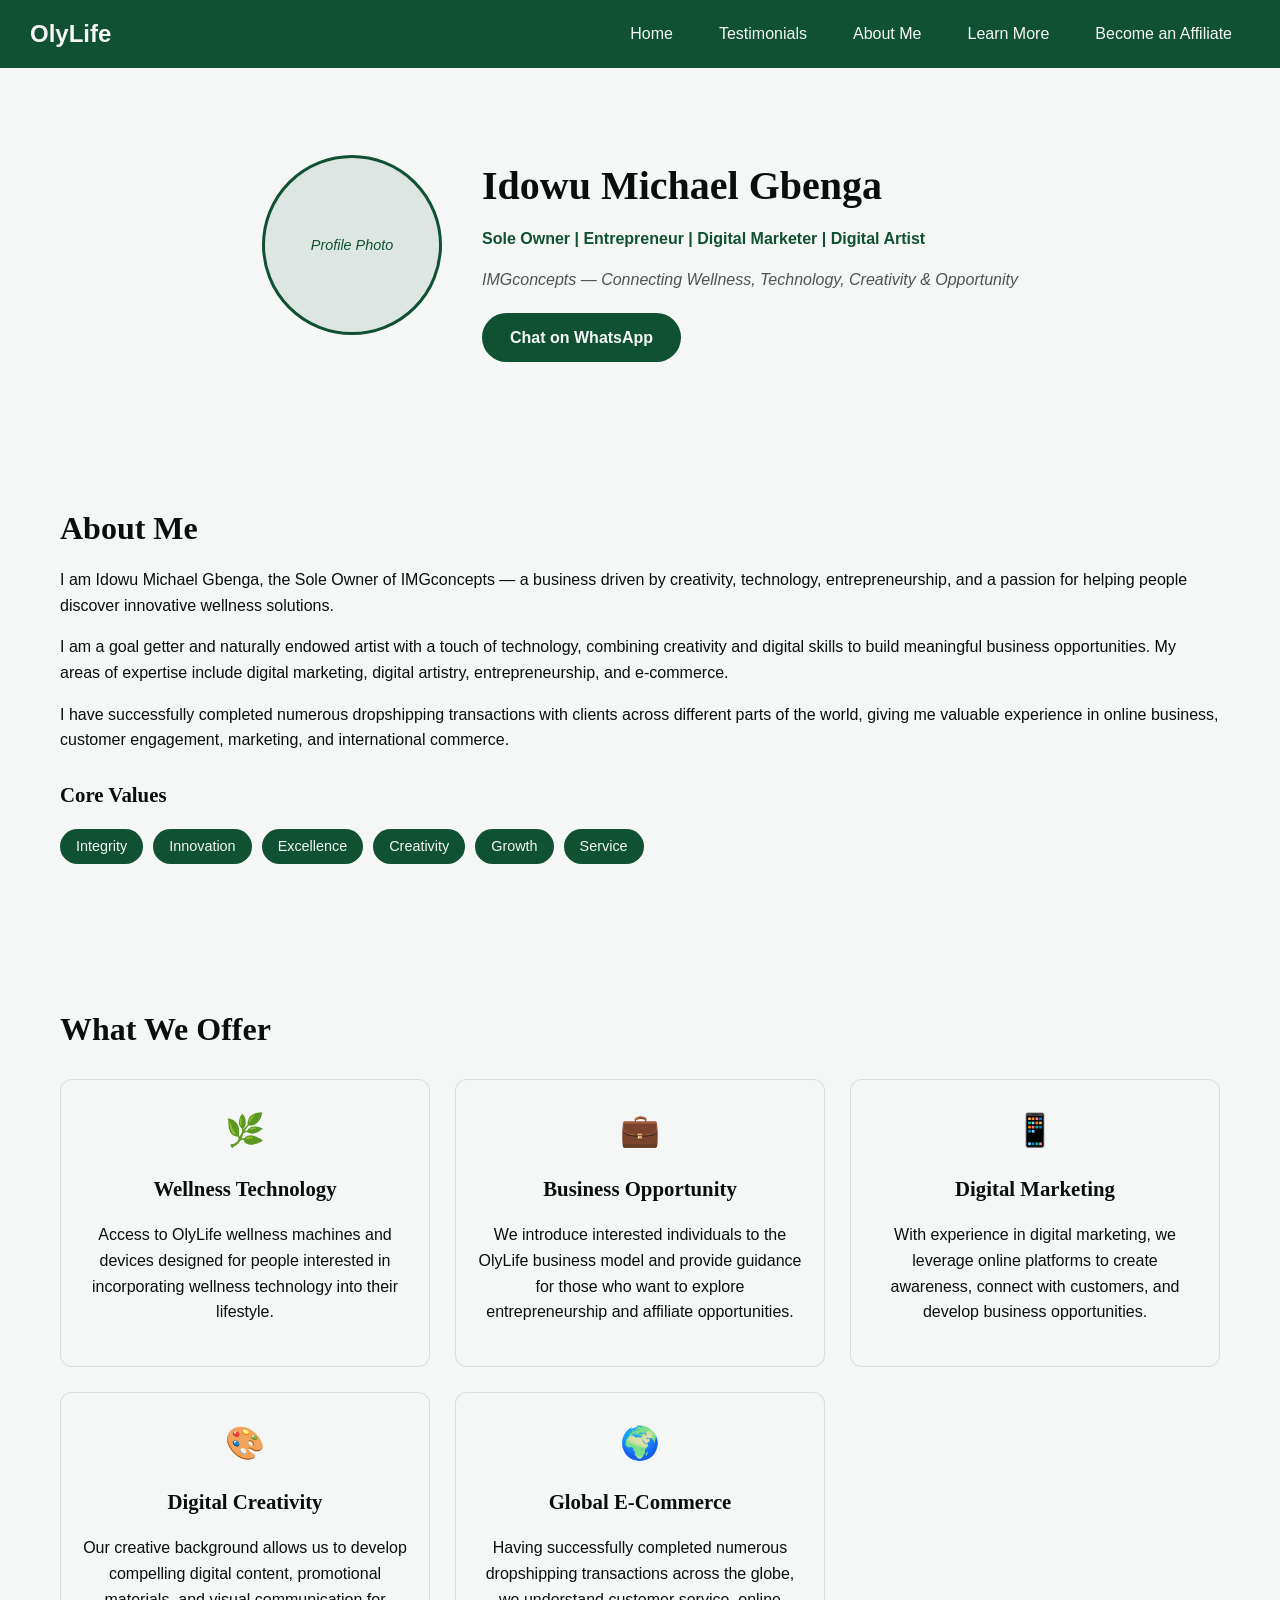
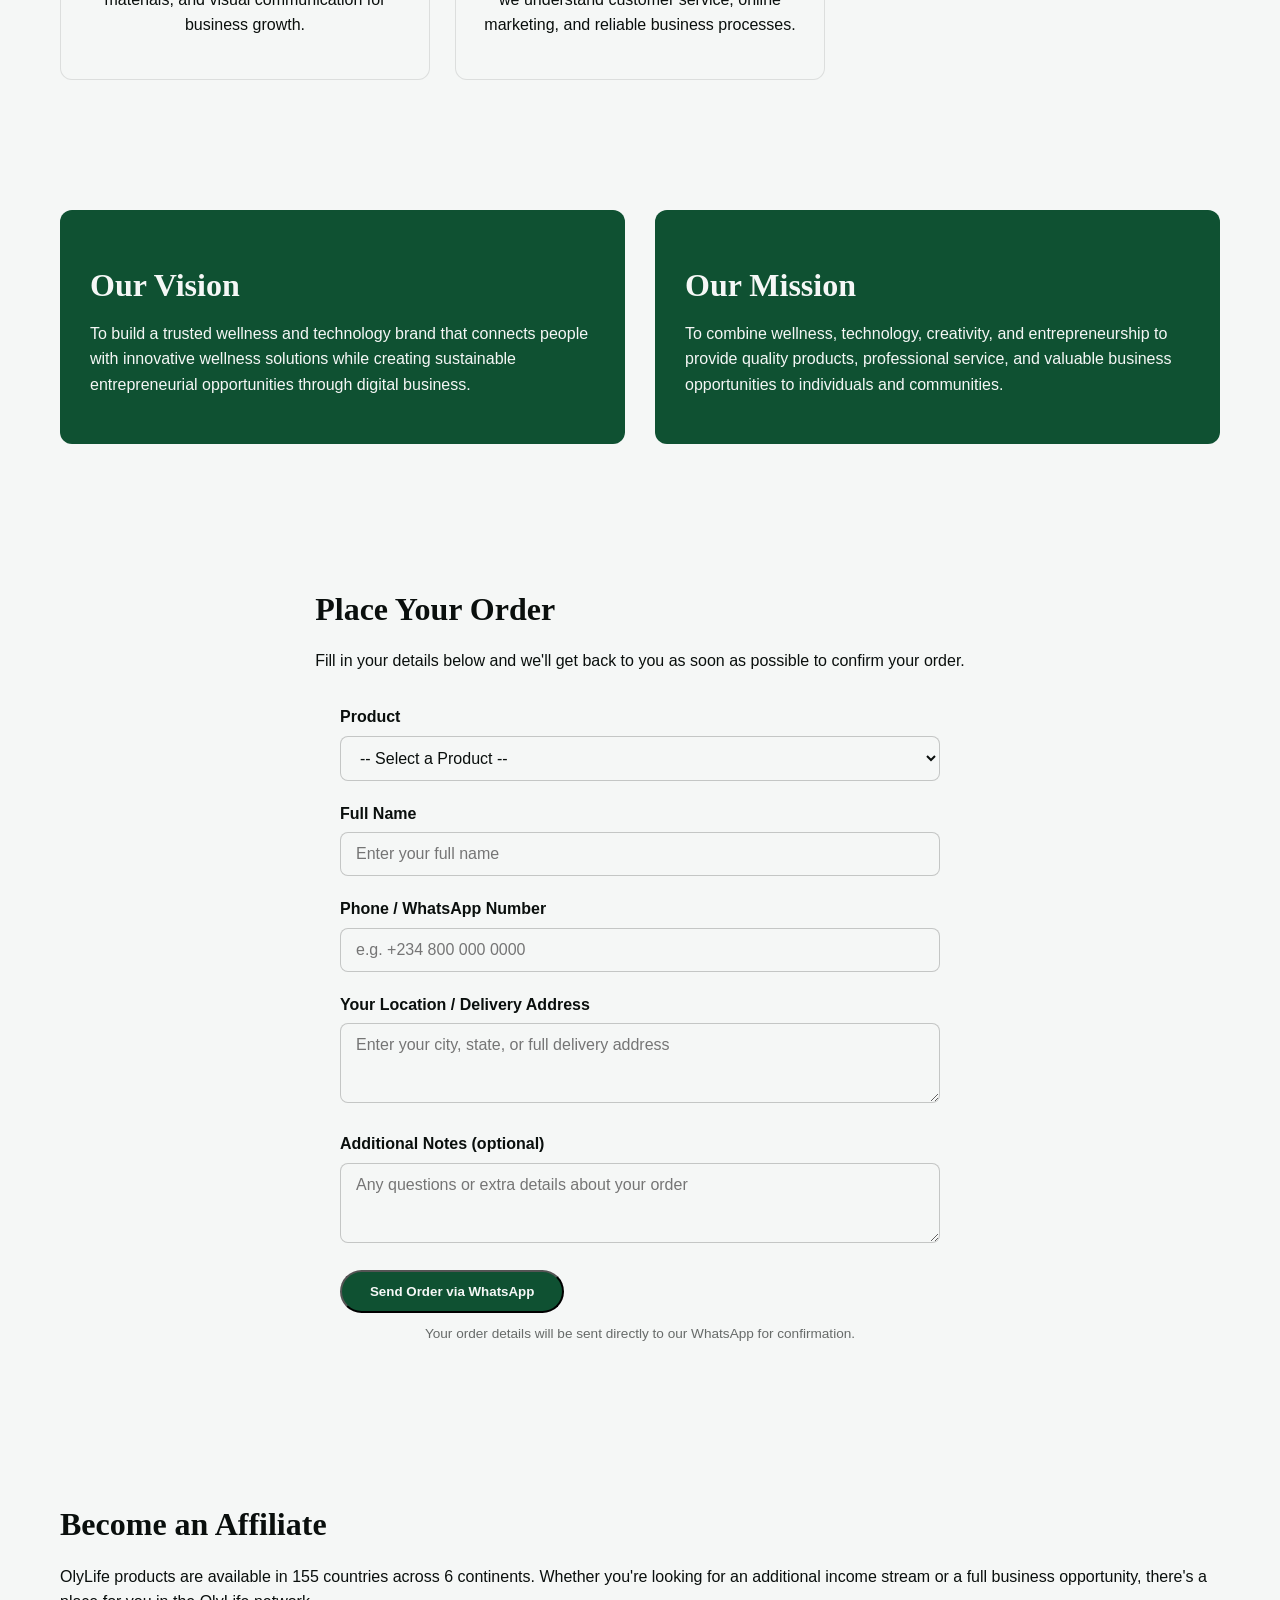
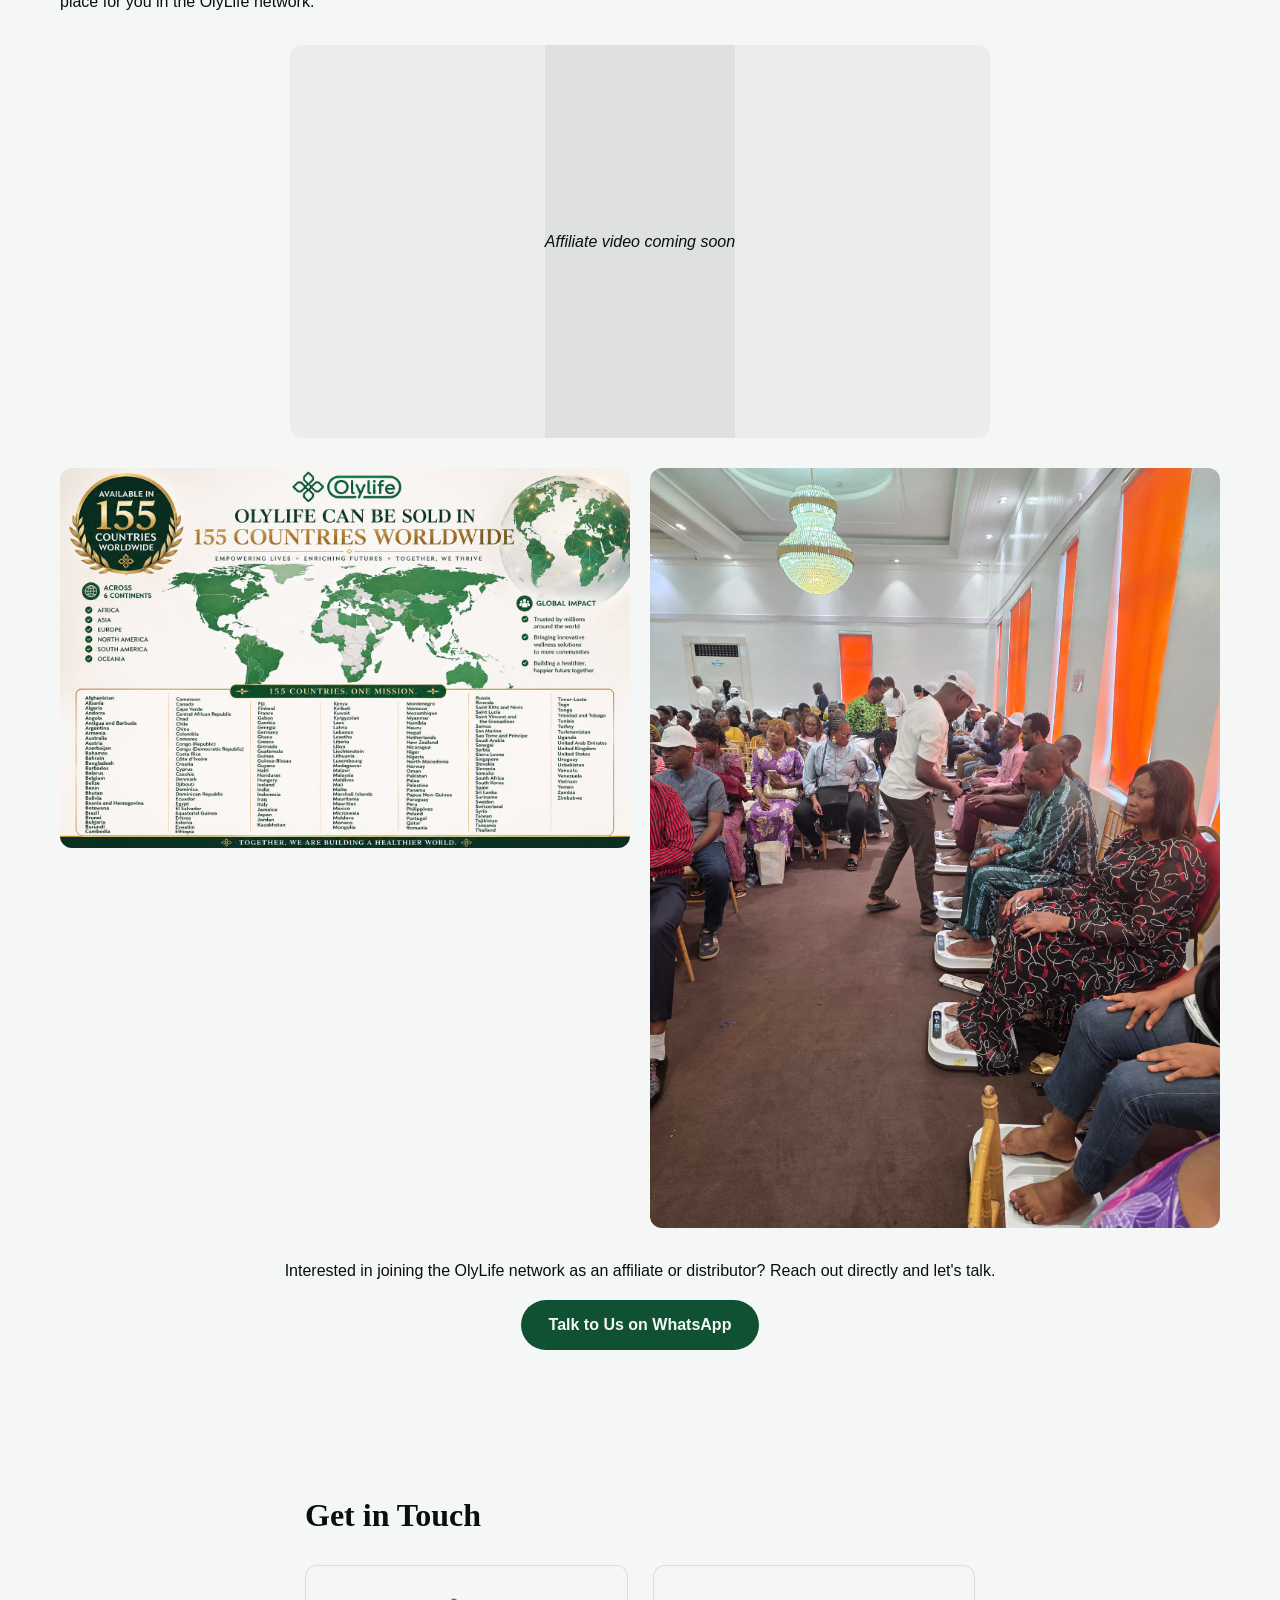
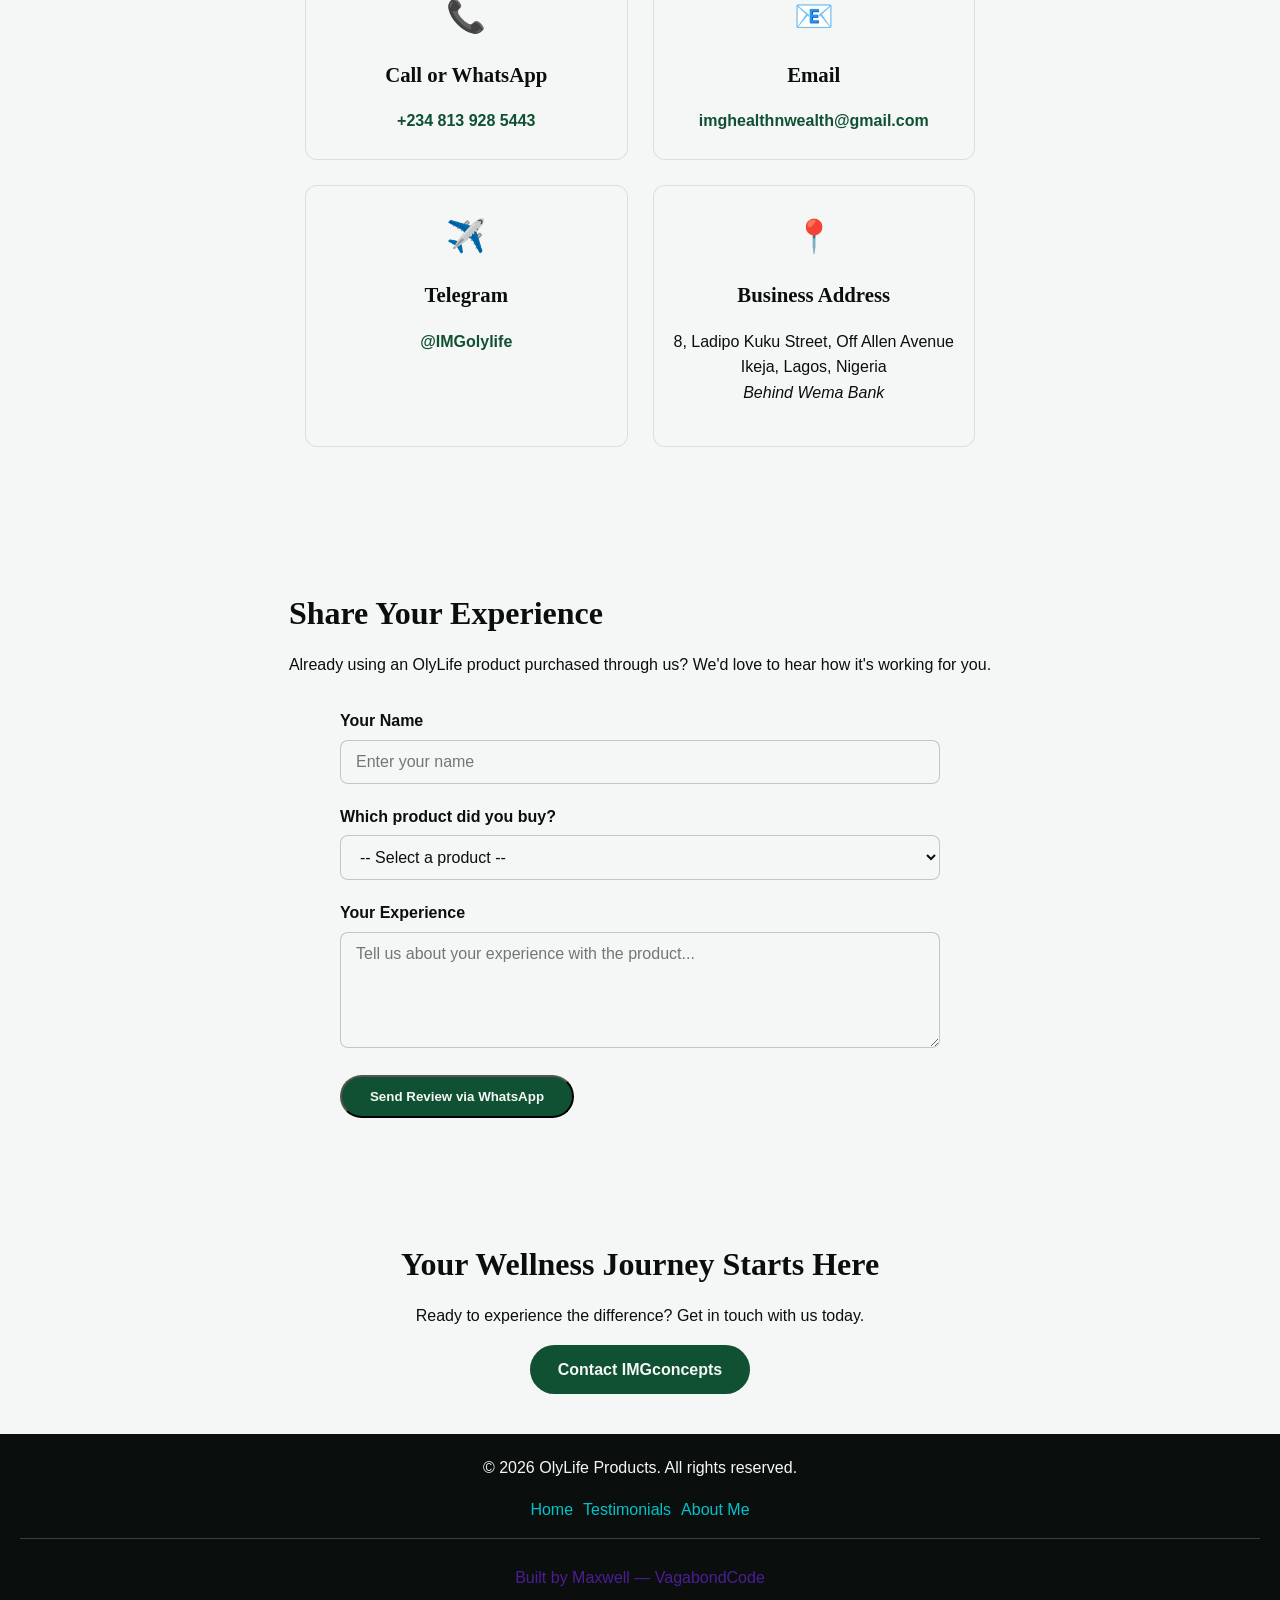
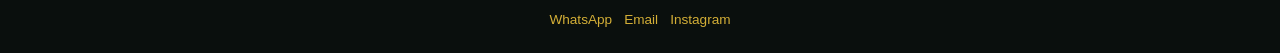
==== portfolio.html @ 5a2cb7f9 "affiliate images added and styled" ====
<!doctype html>
<html lang="en">
  <head>
    <meta charset="UTF-8" />
    <meta name="viewport" content="width=device-width, initial-scale=1.0" />
    <link rel="stylesheet" href="style.css" />
    <title>About Me | IMGconcepts OlyLife</title>
  </head>
  <body>
    <header>
      <a href="index.html" class="logo">OlyLife</a>
      <div class="hamburger">
        <span></span>
        <span></span>
        <span></span>
      </div>
      <nav>
        <ul>
          <li><a href="index.html">Home</a></li>
          <li><a href="testimonials.html">Testimonials</a></li>
          <li><a href="portfolio.html">About Me</a></li>
          <li><a href="testimonials.html#learn-more">Learn More</a></li>
          <li>
            <a href="portfolio.html#become-affiliate">Become an Affiliate</a>
          </li>
        </ul>
      </nav>
    </header>

    <!-- AGENT INTRO SECTION -->
    <section class="agent-intro">
      <div class="agent-profile">
        <div class="agent-photo">
          <!-- PLACEHOLDER: Replace with real profile photo -->
          <div class="photo-placeholder">
            <p>Profile Photo</p>
          </div>
        </div>
        <div class="agent-details">
          <h1>Idowu Michael Gbenga</h1>
          <p class="agent-title">Sole Owner | Entrepreneur | Digital Marketer | Digital Artist</p>
          <p class="agent-brand">IMGconcepts — Connecting Wellness, Technology, Creativity & Opportunity</p>
          <div class="agent-contact-quick">
            <a href="https://wa.me/2348139285443" class="btn btn-primary" target="_blank">Chat on WhatsApp</a>
          </div>
        </div>
      </div>
    </section>

    <!-- ABOUT SECTION -->
    <section class="agent-about">
      <h2>About Me</h2>
      <p>I am Idowu Michael Gbenga, the Sole Owner of IMGconcepts — a business driven by creativity, technology, entrepreneurship, and a passion for helping people discover innovative wellness solutions.</p>
      <p>I am a goal getter and naturally endowed artist with a touch of technology, combining creativity and digital skills to build meaningful business opportunities. My areas of expertise include digital marketing, digital artistry, entrepreneurship, and e-commerce.</p>
      <p>I have successfully completed numerous dropshipping transactions with clients across different parts of the world, giving me valuable experience in online business, customer engagement, marketing, and international commerce.</p>

      <div class="core-values">
        <h3>Core Values</h3>
        <div class="values-grid">
          <span class="value-tag">Integrity</span>
          <span class="value-tag">Innovation</span>
          <span class="value-tag">Excellence</span>
          <span class="value-tag">Creativity</span>
          <span class="value-tag">Growth</span>
          <span class="value-tag">Service</span>
        </div>
      </div>
    </section>

    <!-- WHAT WE OFFER -->
    <section class="what-we-offer">
      <h2>What We Offer</h2>
      <div class="offer-grid">
        <div class="offer-card">
          <span class="offer-icon">🌿</span>
          <h3>Wellness Technology</h3>
          <p>Access to OlyLife wellness machines and devices designed for people interested in incorporating wellness technology into their lifestyle.</p>
        </div>
        <div class="offer-card">
          <span class="offer-icon">💼</span>
          <h3>Business Opportunity</h3>
          <p>We introduce interested individuals to the OlyLife business model and provide guidance for those who want to explore entrepreneurship and affiliate opportunities.</p>
        </div>
        <div class="offer-card">
          <span class="offer-icon">📱</span>
          <h3>Digital Marketing</h3>
          <p>With experience in digital marketing, we leverage online platforms to create awareness, connect with customers, and develop business opportunities.</p>
        </div>
        <div class="offer-card">
          <span class="offer-icon">🎨</span>
          <h3>Digital Creativity</h3>
          <p>Our creative background allows us to develop compelling digital content, promotional materials, and visual communication for business growth.</p>
        </div>
        <div class="offer-card">
          <span class="offer-icon">🌍</span>
          <h3>Global E-Commerce</h3>
          <p>Having successfully completed numerous dropshipping transactions across the globe, we understand customer service, online marketing, and reliable business processes.</p>
        </div>
      </div>
    </section>

    <!-- VISION & MISSION -->
    <section class="vision-mission">
      <div class="vision-mission-grid">
        <div class="vision-box">
          <h2>Our Vision</h2>
          <p>To build a trusted wellness and technology brand that connects people with innovative wellness solutions while creating sustainable entrepreneurial opportunities through digital business.</p>
        </div>
        <div class="mission-box">
          <h2>Our Mission</h2>
          <p>To combine wellness, technology, creativity, and entrepreneurship to provide quality products, professional service, and valuable business opportunities to individuals and communities.</p>
        </div>
      </div>
    </section>

    <!-- PURCHASE ORDER FORM -->
    <section class="order-form-section" id="order-form">
      <h2>Place Your Order</h2>
      <p>Fill in your details below and we'll get back to you as soon as possible to confirm your order.</p>

      <form class="order-form" id="orderForm">

        <div class="form-group">
          <label for="order-product">Product</label>
          <select id="order-product" required>
            <option value="">-- Select a Product --</option>
            <option value="Tera P90 ($1,150 + $150 shipping = $1,150 total)">Tera P90 — $1,150</option>
            <option value="Tera P90+ ($1,500 + $225 shipping = $1,725 total)">Tera P90+ — $1,725</option>
            <option value="Shaken Massager">Shaken Massager</option>
            <option value="H+ Hydrogen Bar ($600 + $90 shipping = $690 total)">H+ Hydrogen Bar — $690</option>
            <option value="THz Vitality Wand ($600 + $90 shipping = $690 total)">THz Vitality Wand — $690</option>
            <option value="A9 Smart BamaAir ($500 + $75 shipping = $575 total)">A9 Smart BamaAir — $575</option>
            <option value="Galaxy G-One ($500 + $75 shipping = $575 total)">Galaxy G-One — $575</option>
            <option value="Tera P90 30-Minute Session (₦30,000)">Book a Session — ₦30,000</option>
          </select>
        </div>

        <div class="form-group">
          <label for="order-name">Full Name</label>
          <input type="text" id="order-name" placeholder="Enter your full name" required />
        </div>

        <div class="form-group">
          <label for="order-phone">Phone / WhatsApp Number</label>
          <input type="tel" id="order-phone" placeholder="e.g. +234 800 000 0000" required />
        </div>

        <div class="form-group">
          <label for="order-location">Your Location / Delivery Address</label>
          <textarea id="order-location" rows="3" placeholder="Enter your city, state, or full delivery address"></textarea>
        </div>

        <div class="form-group">
          <label for="order-notes">Additional Notes (optional)</label>
          <textarea id="order-notes" rows="3" placeholder="Any questions or extra details about your order"></textarea>
        </div>

        <button type="submit" class="btn btn-primary">Send Order via WhatsApp</button>
        <p class="form-note">Your order details will be sent directly to our WhatsApp for confirmation.</p>

      </form>
    </section>

    <!-- BECOME AN AFFILIATE -->
    <section class="affiliate-section" id="become-affiliate">
      <h2>Become an Affiliate</h2>
      <p>OlyLife products are available in 155 countries across 6 continents. Whether you're looking for an additional income stream or a full business opportunity, there's a place for you in the OlyLife network.</p>

      <!-- PLACEHOLDER: Affiliate video -->
      <div class="video-horizontal affiliate-video">
        <!-- VIDEO: Affiliate explainer video -->
        <p class="video-placeholder-text">Affiliate video coming soon</p>
      </div>

      <!-- PLACEHOLDER: 155 countries image -->
      <div class="affiliate-images">
        <img src="images/affiliate-world-map.jpg" alt="OlyLife available in 155 countries worldwide" class="affiliate-img" />
        <img src="images/affiliate-event.jpg" alt="OlyLife affiliate team event" class="affiliate-img" />
      </div>

      <div class="affiliate-cta">
        <p>Interested in joining the OlyLife network as an affiliate or distributor? Reach out directly and let's talk.</p>
        <a href="https://wa.me/2348139285443" class="btn btn-primary" target="_blank">Talk to Us on WhatsApp</a>
      </div>
    </section>

    <!-- CONTACT SECTION -->
    <section class="contact-section">
      <h2>Get in Touch</h2>
      <div class="contact-grid">
        <div class="contact-item">
          <span class="contact-icon">📞</span>
          <h3>Call or WhatsApp</h3>
          <a href="https://wa.me/2348139285443" target="_blank">+234 813 928 5443</a>
        </div>
        <div class="contact-item">
          <span class="contact-icon">📧</span>
          <h3>Email</h3>
          <a href="mailto:imghealthnwealth@gmail.com">imghealthnwealth@gmail.com</a>
        </div>
        <div class="contact-item">
          <span class="contact-icon">✈️</span>
          <h3>Telegram</h3>
          <a href="https://t.me/IMGolylife" target="_blank">@IMGolylife</a>
        </div>
        <div class="contact-item">
          <span class="contact-icon">📍</span>
          <h3>Business Address</h3>
          <p>8, Ladipo Kuku Street, Off Allen Avenue<br>Ikeja, Lagos, Nigeria<br><em>Behind Wema Bank</em></p>
        </div>
      </div>
    </section>

    <!-- REVIEW FORM -->
    <section class="review-form-section">
      <h2>Share Your Experience</h2>
      <p>Already using an OlyLife product purchased through us? We'd love to hear how it's working for you.</p>

      <form class="review-form" id="reviewForm">
        <div class="form-group">
          <label for="reviewer-name">Your Name</label>
          <input type="text" id="reviewer-name" placeholder="Enter your name" required />
        </div>

        <div class="form-group">
          <label for="reviewer-product">Which product did you buy?</label>
          <select id="reviewer-product" required>
            <option value="">-- Select a product --</option>
            <option value="Tera P90">Tera P90</option>
            <option value="Tera P90+">Tera P90+</option>
            <option value="Shaken Massager">Shaken Massager</option>
            <option value="THz Vitality Wand">THz Vitality Wand</option>
            <option value="A9 Smart BamaAir">A9 Smart BamaAir</option>
            <option value="Galaxy G-One">Galaxy G-One</option>
          </select>
        </div>

        <div class="form-group">
          <label for="reviewer-message">Your Experience</label>
          <textarea id="reviewer-message" rows="5" placeholder="Tell us about your experience with the product..." required></textarea>
        </div>

        <button type="submit" class="btn btn-primary">Send Review via WhatsApp</button>
      </form>
    </section>

    <section class="closing-cta">
      <h2>Your Wellness Journey Starts Here</h2>
      <p>Ready to experience the difference? Get in touch with us today.</p>
      <a href="https://wa.me/2348139285443" class="btn btn-primary" target="_blank">Contact IMGconcepts</a>
    </section>

    <footer>
      <div class="footer-content">
        <p>&copy; 2026 OlyLife Products. All rights reserved.</p>
        <ul class="footer-links">
          <li><a href="index.html">Home</a></li>
          <li><a href="testimonials.html">Testimonials</a></li>
          <li><a href="portfolio.html">About Me</a></li>
        </ul>
        <div class="footer-credit">
          <p class="credit">Built by Maxwell — VagabondCode</p>
          <ul class="credit-contact">
            <li><a href="https://wa.me/2347089428435" target="_blank">WhatsApp</a></li>
            <li><a href="mailto:vagabondcode02@gmail.com">Email</a></li>
            <li><a href="https://instagram.com/vagabond.code" target="_blank">Instagram</a></li>
          </ul>
        </div>
      </div>
    </footer>

    <script src="script.js"></script>
  </body>
</html>
---- style.css ----
*, *::before, *::after {
  box-sizing: border-box;
}

:root {
  --color-black: #0A0F0D;
  --color-white: #F5F7F6;
  --color-green: #0F5132;
  --color-teal: #00C2CB;
  --color-purple: #4C1D95;
  --color-gold: #D4AF37;
}

body {
  font-family: 'Segoe UI', Arial, sans-serif;
  margin: 0;
  padding: 0;
  background-color: var(--color-white);
  line-height: 1.6;
  color: var(--color-black);
}

h1, h2, h3 {
  font-family: 'Georgia', serif;
  line-height: 1.2;
}

h1 {
  font-size: 2.5rem;
}

h2 {
  font-size: 2rem;
  margin-bottom: 20px;
}

h3 {
  font-size: 1.3rem;
}

section {
  padding: 60px 20px;
  max-width: 1200px;
  margin: 0 auto;
}

header {
  position: sticky;
  top: 0;
  z-index: 100;
  background-color: var(--color-green);
  text-align: center;
  display: flex;
  justify-content: space-between;
  align-items: center;
  padding: 15px 30px;
}

nav ul {
  list-style: none;
  display: flex;
  gap: 10px;
  margin: 0;
  padding: 0;
}

nav ul li a {
  color: var(--color-white);
  text-decoration: none;
  padding: 8px 18px;
  border-radius: 20px;
  font-weight: 500;
  transition: background-color 0.5s ease, color 0.3s ease;
}

nav ul li a:hover {
  background-color: var(--color-teal);
  color: var(--color-black);
}

.logo {
  color: var(--color-white);
  font-size: 1.5rem;
  font-weight: 700;
  text-decoration: none;
}

.hamburger {
  display: none;
  flex-direction: column;
  gap: 5px;
  cursor: pointer;
}

.hamburger span {
  width: 25px;
  height: 3px;
  background-color: var(--color-white);
  border-radius: 2px;
}

@media (max-width: 768px) {
  nav {
    display: none;
  }

  .hamburger {
    display: flex;
  }
}

nav {
  transition: transform 0.3s ease;
}

@media (max-width: 768px) {
  nav {
    display: none;
    position: absolute;
    top: 100%;
    left: 0;
    width: 100%;
    background-color:  rgba(15, 81, 50, 0.7);
    flex-direction: column;
  }

  nav.open {
    backdrop-filter: blur(9px);
    display: flex;
  }

  nav ul {
    flex-direction: column;
    padding: 20px;
  }

  .hamburger.active span:nth-child(1) {
    transform: rotate(45deg) translate(5px, 5px);
  }

  .hamburger.active span:nth-child(2) {
    opacity: 0;
  }

  .hamburger.active span:nth-child(3) {
    transform: rotate(-45deg) translate(5px, -5px);
  }
}

.hero {
  text-align: center;
}

.hero-images {
  overflow: hidden;
  max-width: 500px;
  margin: 0 auto 20px;
  border-radius: 12px;
}

.carousel-track {
  display: flex;
  transition: transform 0.5s ease;
}

.carousel-track img {
  width: 100%;
  flex-shrink: 0;
  height: 450px;
  object-fit: cover;
}

.carousel-dots {
  display: flex;
  justify-content: center;
  gap: 8px;
  margin-bottom: 40px;
}

.dot {
  width: 10px;
  height: 10px;
  border-radius: 50%;
  background-color: rgba(0, 0, 0, 0.2);
  cursor: pointer;
  transition: background-color 0.3s ease;
}

.dot.active {
  background-color: var(--color-teal);
}

.hero-content {
  max-width: 700px;
  margin: 0 auto;
}

.hero-cta {
  display: flex;
  gap: 15px;
  justify-content: center;
  flex-wrap: wrap;
}

.product-main {
  display: flex;
  gap: 40px;
  align-items: center;
  margin-bottom: 30px;
}

.product-main img {
  width: 45%;
  border-radius: 12px;
  object-fit: cover;
}

.product-info {
  flex: 1;
}

.price-tag {
  font-size: 1.8rem;
  font-weight: 700;
  color: var(--color-green);
  margin: 15px 0;
}

@media (max-width: 768px) {
  .product-main {
    flex-direction: column;
  }

  .product-main img {
    width: 100%;
  }
}

.products-grid {
  display: grid;
  grid-template-columns: repeat(3, 1fr);
  gap: 30px;
  margin-top: 40px;
}

.product-card {
  background-color: var(--color-white);
  border: 1px solid rgba(0, 0, 0, 0.1);
  border-radius: 12px;
  padding: 20px;
  text-align: center;
}

.product-card img {
  width: 100%;
  height: 180px;
  object-fit: cover;
  border-radius: 8px;
  margin-bottom: 15px;
}

.product-card-buttons {
  display: flex;
  gap: 10px;
  justify-content: center;
  flex-wrap: wrap;
  margin-top: 10px;
}

.product-price .product-card-buttons {
  justify-content: flex-start;
}

.price-tag-small {
  font-weight: 700;
  color: var(--color-green);
  margin: 10px 0;
}

.price-discontinued {
  text-decoration: line-through;
  text-decoration-color: #B91C1C;
  text-decoration-thickness: 2px;
  opacity: 0.7;
}

.disclaimer-discontinued {
  color: #B91C1C;
  font-weight: 600;
  font-size: 0.85rem;
}

@media (max-width: 900px) {
  .products-grid {
    grid-template-columns: repeat(2, 1fr);
  }
}

@media (max-width: 600px) {
  .products-grid {
    grid-template-columns: 1fr;
  }
}

.closing-cta {
  padding: 40px 20px;
  text-align: center;
}

html, body {
  height: 100%;
}

body {
  display: flex;
  flex-direction: column;
  min-height: 100vh;
}

.video-list {
  display: flex;
  flex-direction: column;
  gap: 50px;
  margin-top: 30px;
}

.video-item {
  text-align: center;
}

.video-item h3 {
  margin-bottom: 15px;
}

.video-horizontal {
  aspect-ratio: 16 / 9;
  width: 100%;
  max-width: 700px;
  margin: 0 auto;
  border-radius: 12px;
  overflow: hidden;
}

.video-horizontal-large {
  aspect-ratio: 16 / 9;
  width: 100%;
  max-width: 850px;
  margin: 0 auto;
  border-radius: 12px;
  overflow: hidden;
}

.video-vertical {
  aspect-ratio: 9 / 16;
  width: 100%;
  max-width: 350px;
  margin: 0 auto;
  border-radius: 12px;
  overflow: hidden;
}

.video-horizontal iframe,
.video-horizontal-large iframe,
.video-vertical iframe {
  width: 100%;
  height: 100%;
  border: none;
}

.video-placeholder-text {
  display: flex;
  align-items: center;
  justify-content: center;
  height: 100%;
  background-color: rgba(0, 0, 0, 0.05);
  color: var(--color-black);
  font-style: italic;
}

.video-item .btn {
  margin-top: 15px;
}

.image-testimonials-grid {
  display: grid;
  grid-template-columns: repeat(3, 1fr);
  gap: 25px;
  margin-top: 40px;
}

.image-testimonial {
  border-radius: 12px;
  overflow: hidden;
  background-color: var(--color-white);
  border: 1px solid rgba(0, 0, 0, 0.1);
}

.image-testimonial img {
  width: 100%;
  height: 320px;
  object-fit: contain;
  background-color: rgba(0, 0, 0, 0.03);
  display: block;
}

.image-testimonial p {
  padding: 15px;
  font-size: 0.95rem;
}

.image-testimonial.placeholder {
  height: 280px;
  display: flex;
  align-items: center;
  justify-content: center;
}

@media (max-width: 900px) {
  .image-testimonials-grid {
    grid-template-columns: repeat(2, 1fr);
  }
}

@media (max-width: 600px) {
  .image-testimonials-grid {
    grid-template-columns: 1fr;
  }
}

.science-note {
  margin-top: 50px;
  padding-top: 40px;
  border-top: 1px solid rgba(0, 0, 0, 0.1);
}

.science-note p {
  margin-bottom: 20px;
}

/* PORTFOLIO PAGE */

.agent-intro {
  padding: 60px 20px;
  max-width: 1200px;
  margin: 0 auto;
}

.agent-profile {
  display: flex;
  gap: 40px;
  align-items: center;
}

.agent-photo {
  flex-shrink: 0;
}

.photo-placeholder {
  width: 180px;
  height: 180px;
  border-radius: 50%;
  background-color: rgba(15, 81, 50, 0.1);
  border: 3px solid var(--color-green);
  display: flex;
  align-items: center;
  justify-content: center;
  color: var(--color-green);
  font-style: italic;
  font-size: 0.9rem;
  text-align: center;
}

.agent-details h1 {
  margin-bottom: 8px;
}

.agent-title {
  color: var(--color-green);
  font-weight: 600;
  margin-bottom: 5px;
}

.agent-brand {
  font-style: italic;
  margin-bottom: 20px;
  color: var(--color-black);
  opacity: 0.7;
}

@media (max-width: 600px) {
  .agent-profile {
    flex-direction: column;
    text-align: center;
  }
}

.core-values {
  margin-top: 30px;
}

.values-grid {
  display: flex;
  flex-wrap: wrap;
  gap: 10px;
  margin-top: 12px;
}

.value-tag {
  background-color: var(--color-green);
  color: var(--color-white);
  padding: 6px 16px;
  border-radius: 20px;
  font-size: 0.9rem;
  font-weight: 500;
}

.offer-grid {
  display: grid;
  grid-template-columns: repeat(3, 1fr);
  gap: 25px;
  margin-top: 30px;
}

.offer-card {
  background-color: var(--color-white);
  border: 1px solid rgba(0, 0, 0, 0.1);
  border-radius: 12px;
  padding: 25px 20px;
  text-align: center;
}

.offer-icon {
  font-size: 2rem;
  display: block;
  margin-bottom: 12px;
}

@media (max-width: 900px) {
  .offer-grid {
    grid-template-columns: repeat(2, 1fr);
  }
}

@media (max-width: 600px) {
  .offer-grid {
    grid-template-columns: 1fr;
  }
}

.vision-mission-grid {
  display: grid;
  grid-template-columns: 1fr 1fr;
  gap: 30px;
  margin-top: 10px;
}

.vision-box,
.mission-box {
  background-color: var(--color-green);
  color: var(--color-white);
  border-radius: 12px;
  padding: 30px;
}

.vision-box h2,
.mission-box h2 {
  color: var(--color-white);
  margin-bottom: 15px;
}

@media (max-width: 768px) {
  .vision-mission-grid {
    grid-template-columns: 1fr;
  }
}

/* ORDER FORM */
.order-form,
.review-form {
  max-width: 600px;
  margin: 30px auto 0;
}

.form-group {
  margin-bottom: 20px;
}

.form-group label {
  display: block;
  font-weight: 600;
  margin-bottom: 6px;
  color: var(--color-black);
}

.form-group input,
.form-group select,
.form-group textarea {
  width: 100%;
  padding: 12px 15px;
  border: 1.5px solid rgba(0, 0, 0, 0.2);
  border-radius: 8px;
  font-family: 'Segoe UI', Arial, sans-serif;
  font-size: 1rem;
  color: var(--color-black);
  background-color: var(--color-white);
  transition: border-color 0.3s ease;
}

.form-group input:focus,
.form-group select:focus,
.form-group textarea:focus {
  outline: none;
  border-color: var(--color-green);
}

.form-note {
  font-size: 0.85rem;
  color: var(--color-black);
  opacity: 0.6;
  margin-top: 10px;
  text-align: center;
}

/* AFFILIATE SECTION */
.affiliate-video {
  margin: 30px auto;
  min-height: 200px;
  display: flex;
  align-items: center;
  justify-content: center;
  background-color: rgba(0, 0, 0, 0.04);
}

.affiliate-images {
  display: grid;
  grid-template-columns: 1fr 1fr;
  gap: 20px;
  margin: 30px 0;
}

.affiliate-img {
  width: 100%;
  border-radius: 12px;
  object-fit: contain;
  background-color: rgba(0, 0, 0, 0.03);
}

.affiliate-img-placeholder {
  height: 200px;
  border-radius: 12px;
  background-color: rgba(15, 81, 50, 0.06);
  border: 1px dashed var(--color-green);
  display: flex;
  align-items: center;
  justify-content: center;
  text-align: center;
  padding: 15px;
  color: var(--color-green);
  font-style: italic;
}

@media (max-width: 600px) {
  .affiliate-images {
    grid-template-columns: 1fr;
  }
}

.affiliate-cta {
  text-align: center;
  margin-top: 30px;
}

/* CONTACT SECTION */
.contact-grid {
  display: grid;
  grid-template-columns: repeat(2, 1fr);
  gap: 25px;
  margin-top: 30px;
}

.contact-item {
  background-color: var(--color-white);
  border: 1px solid rgba(0, 0, 0, 0.1);
  border-radius: 12px;
  padding: 25px 20px;
  text-align: center;
}

.contact-icon {
  font-size: 2rem;
  display: block;
  margin-bottom: 10px;
}

.contact-item a {
  color: var(--color-green);
  font-weight: 600;
  text-decoration: none;
}

.contact-item a:hover {
  color: var(--color-teal);
}

.placeholder-text {
  color: var(--color-black);
  opacity: 0.4;
  font-style: italic;
}

@media (max-width: 600px) {
  .contact-grid {
    grid-template-columns: 1fr;
  }
}

footer {
  margin-top: auto;
}

footer {
  background-color: var(--color-black);
  color: var(--color-white);
  text-align: center;
  padding: 5px 20px
}

.footer-links {
  list-style: none;
  display: flex;
  justify-content: center;
  gap: 10px;
  padding: 0;
  margin: 15px 0;
}

.footer-links a {
  color: var(--color-teal);
  text-decoration: none;
}

.footer-links a:hover {
  color: var(--color-purple);
}

.footer-credit {
  margin-top: 15px;
  border-top: 1px solid rgba(255, 255, 255, 0.2);
  padding-top: 10px;
}

.credit {
  color: var(--color-purple);
  font-size: 1.0rem;
}

.credit-contact {
  list-style: none;
  display: flex;
  justify-content: center;
  gap: 12px;
  padding: 0;
  margin-top: 8px;
}

.credit-contact a {
  color: var(--color-gold);
  text-decoration: none;
  font-size: 0.85rem;
}

.credit-contact a:hover {
  color: var(--color-teal);
}

.btn {
  display: inline-block;
  padding: 12px 28px;
  border-radius: 30px;
  text-decoration: none;
  font-weight: 600;
  transition: transform 0.2s ease, background-color 0.3s ease;
}

.btn:hover {
  transform: translateY(-2px);
}

.btn-primary {
  background-color: var(--color-green);
  color: var(--color-white);
}

.btn-primary:hover {
  background-color: var(--color-teal);
  color: var(--color-black);
}

.btn-secondary {
  background-color: transparent;
  border: 2px solid var(--color-green);
  color: var(--color-green);
}

.btn-secondary:hover {
  background-color: var(--color-green);
  color: var(--color-white);
}
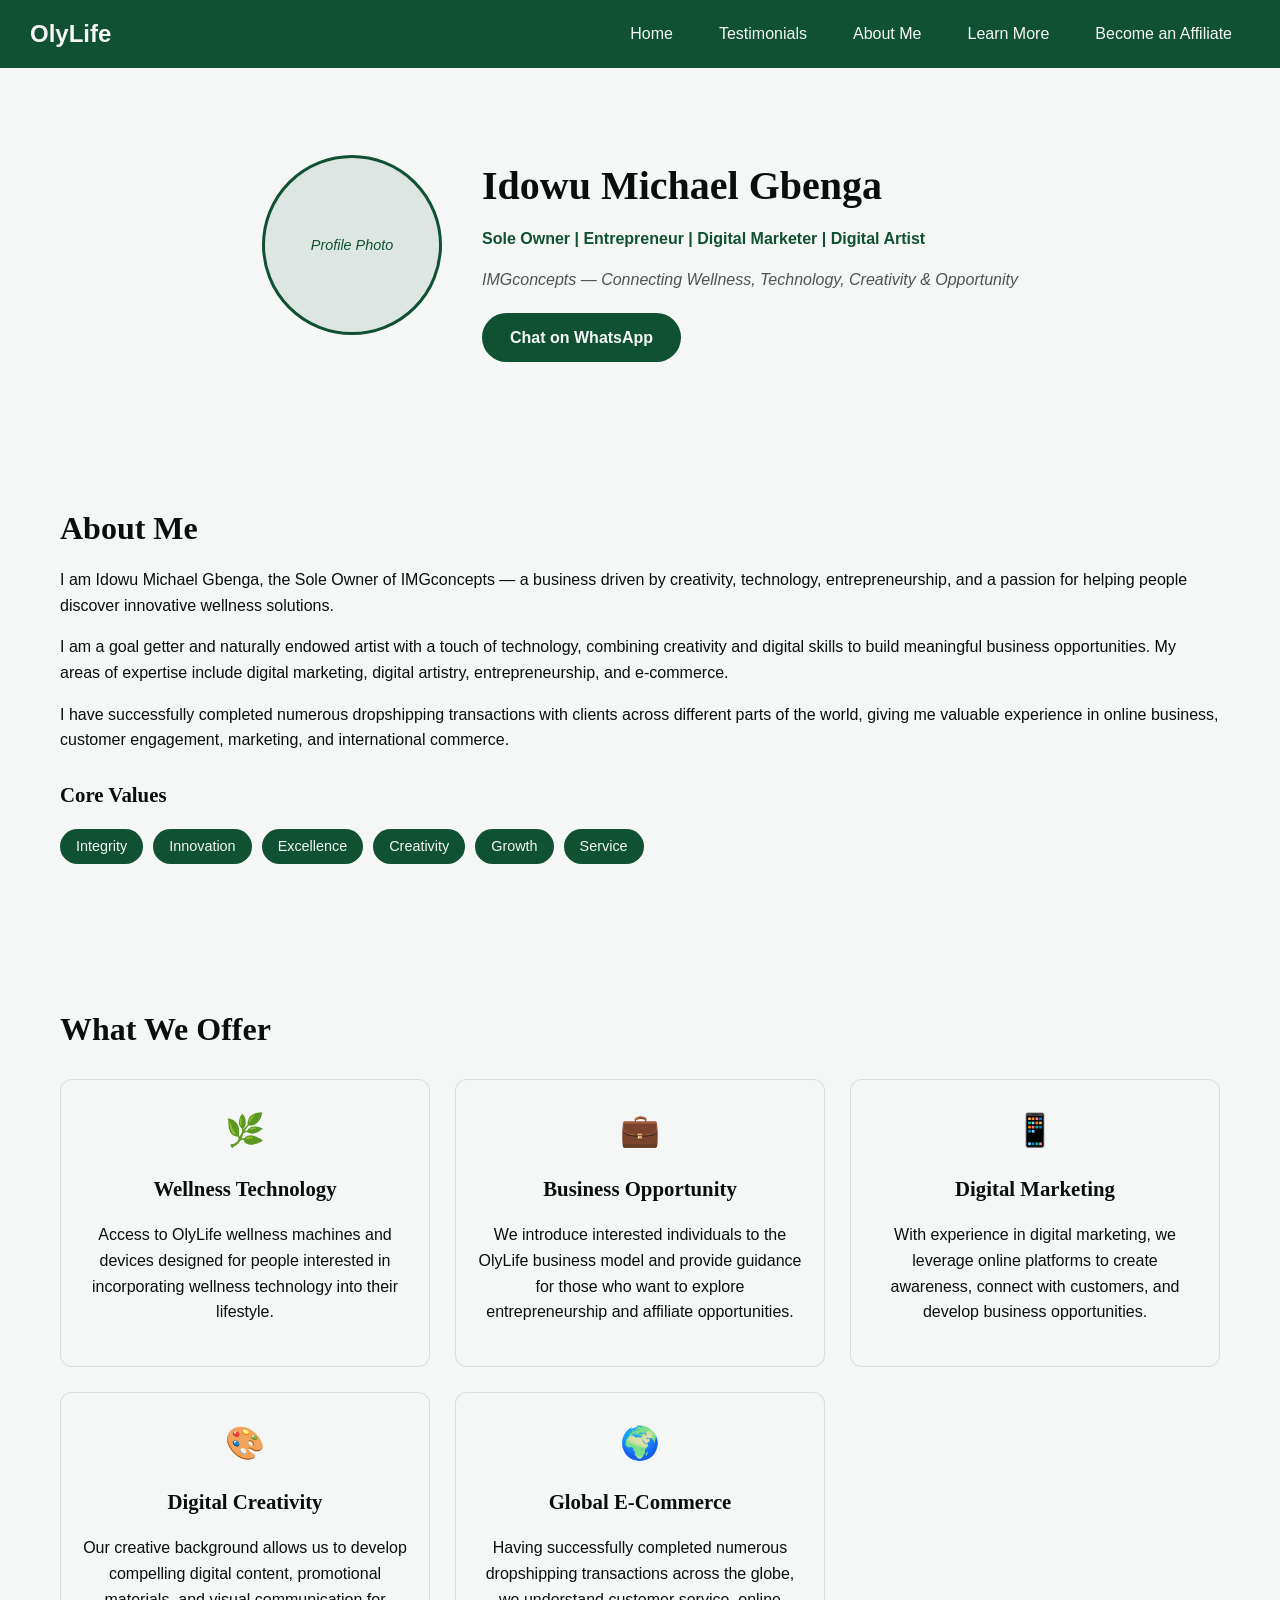
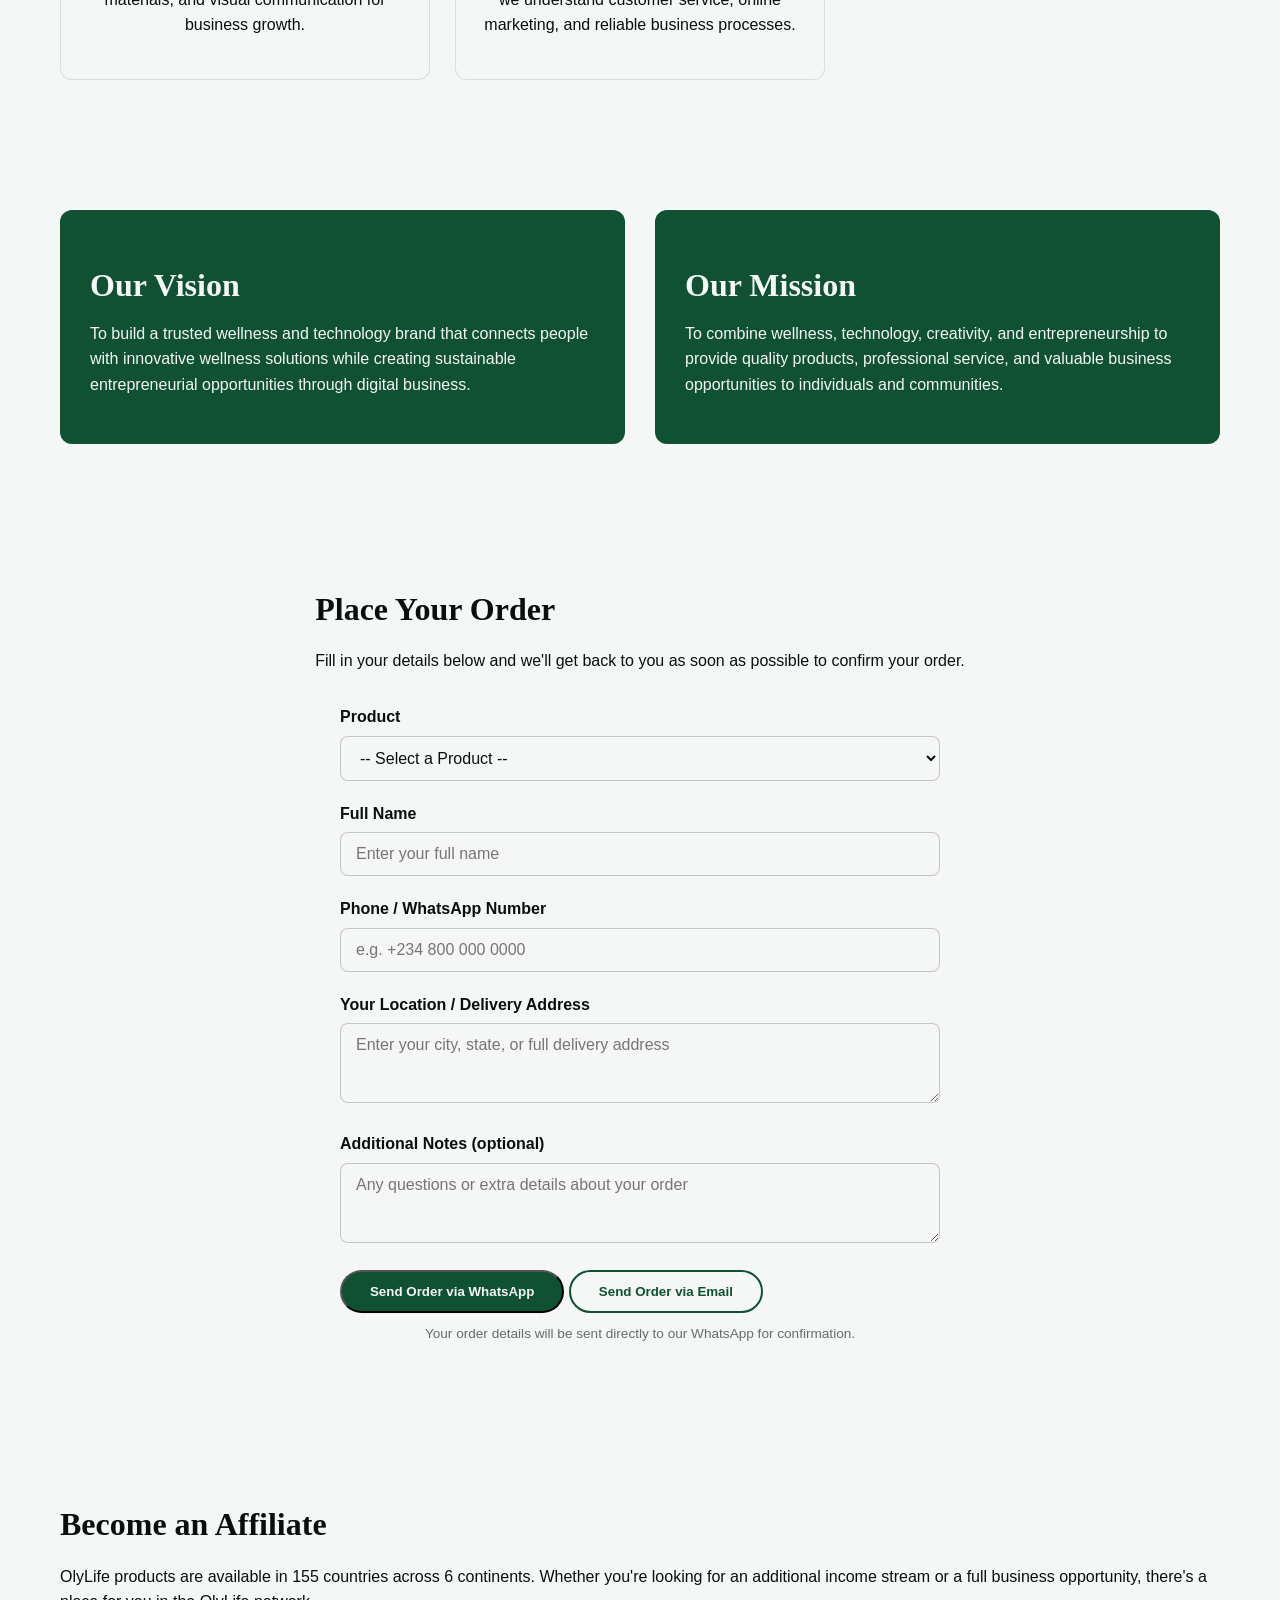
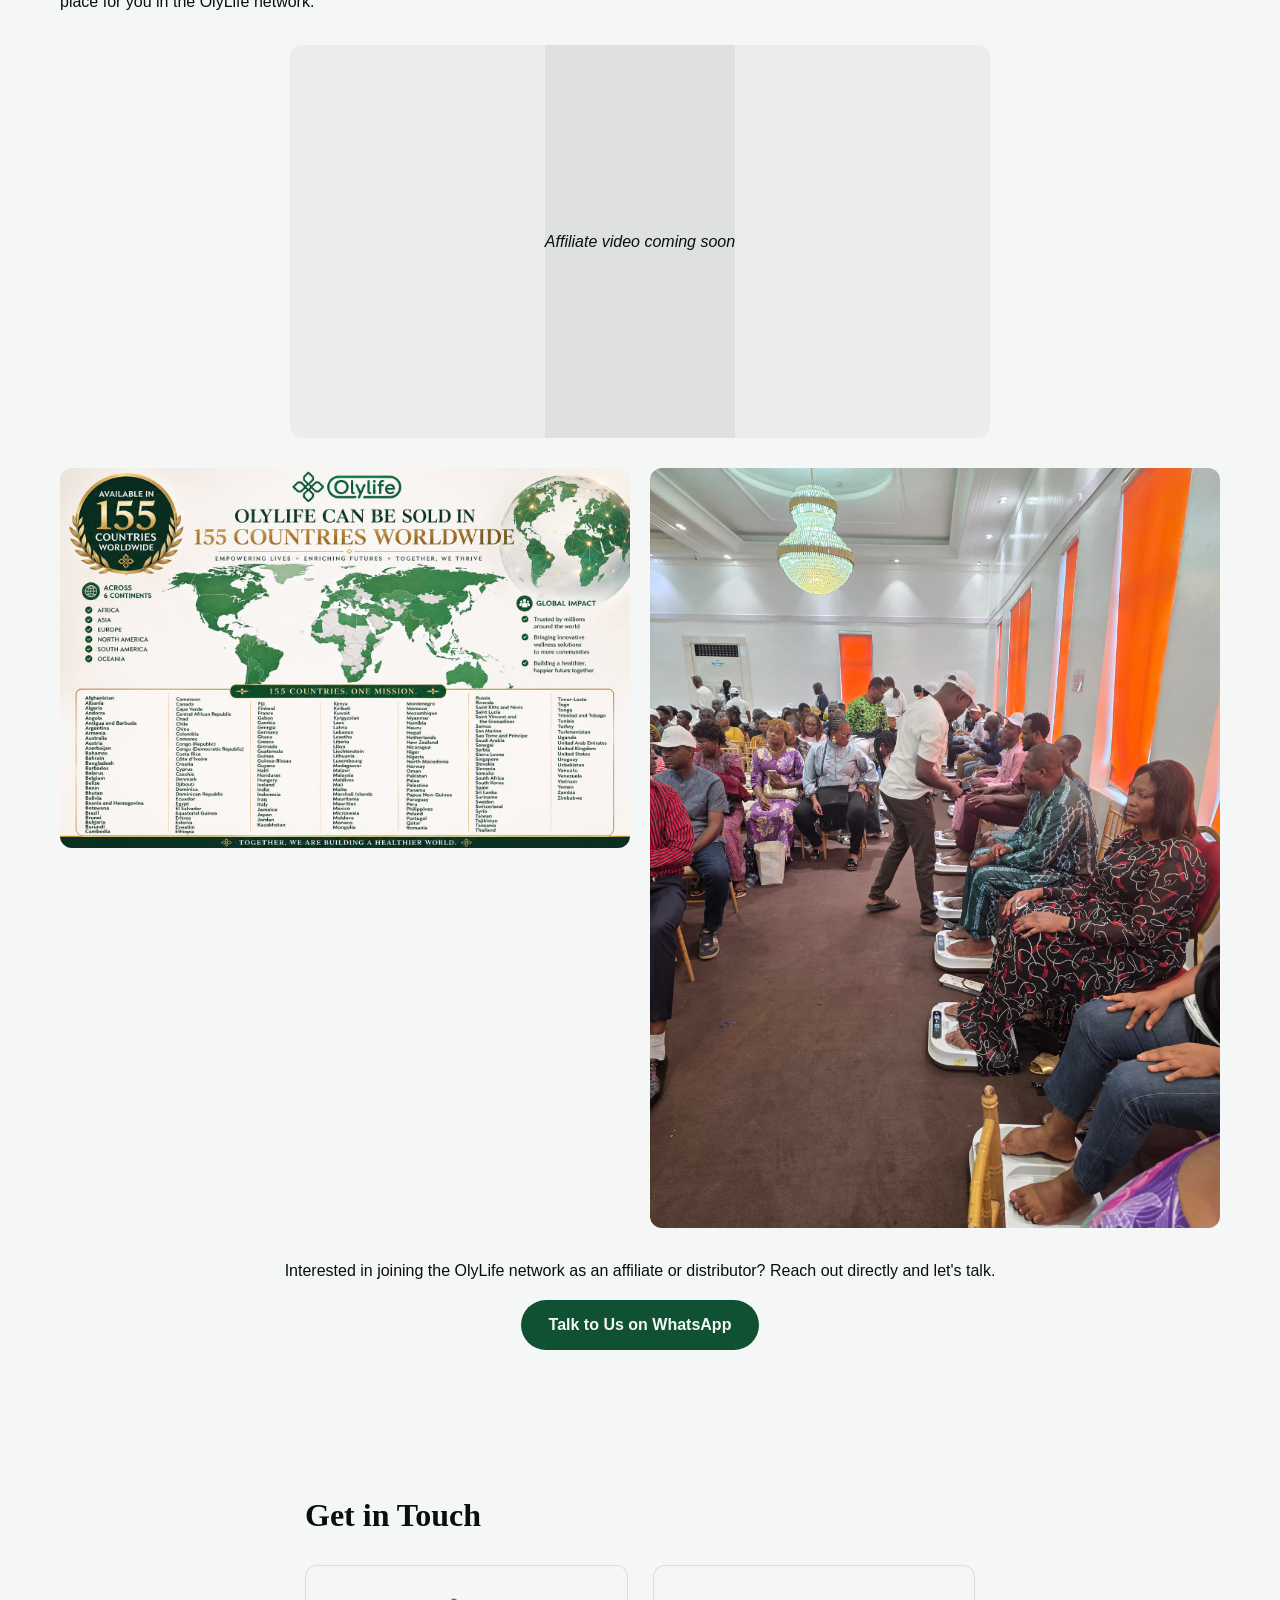
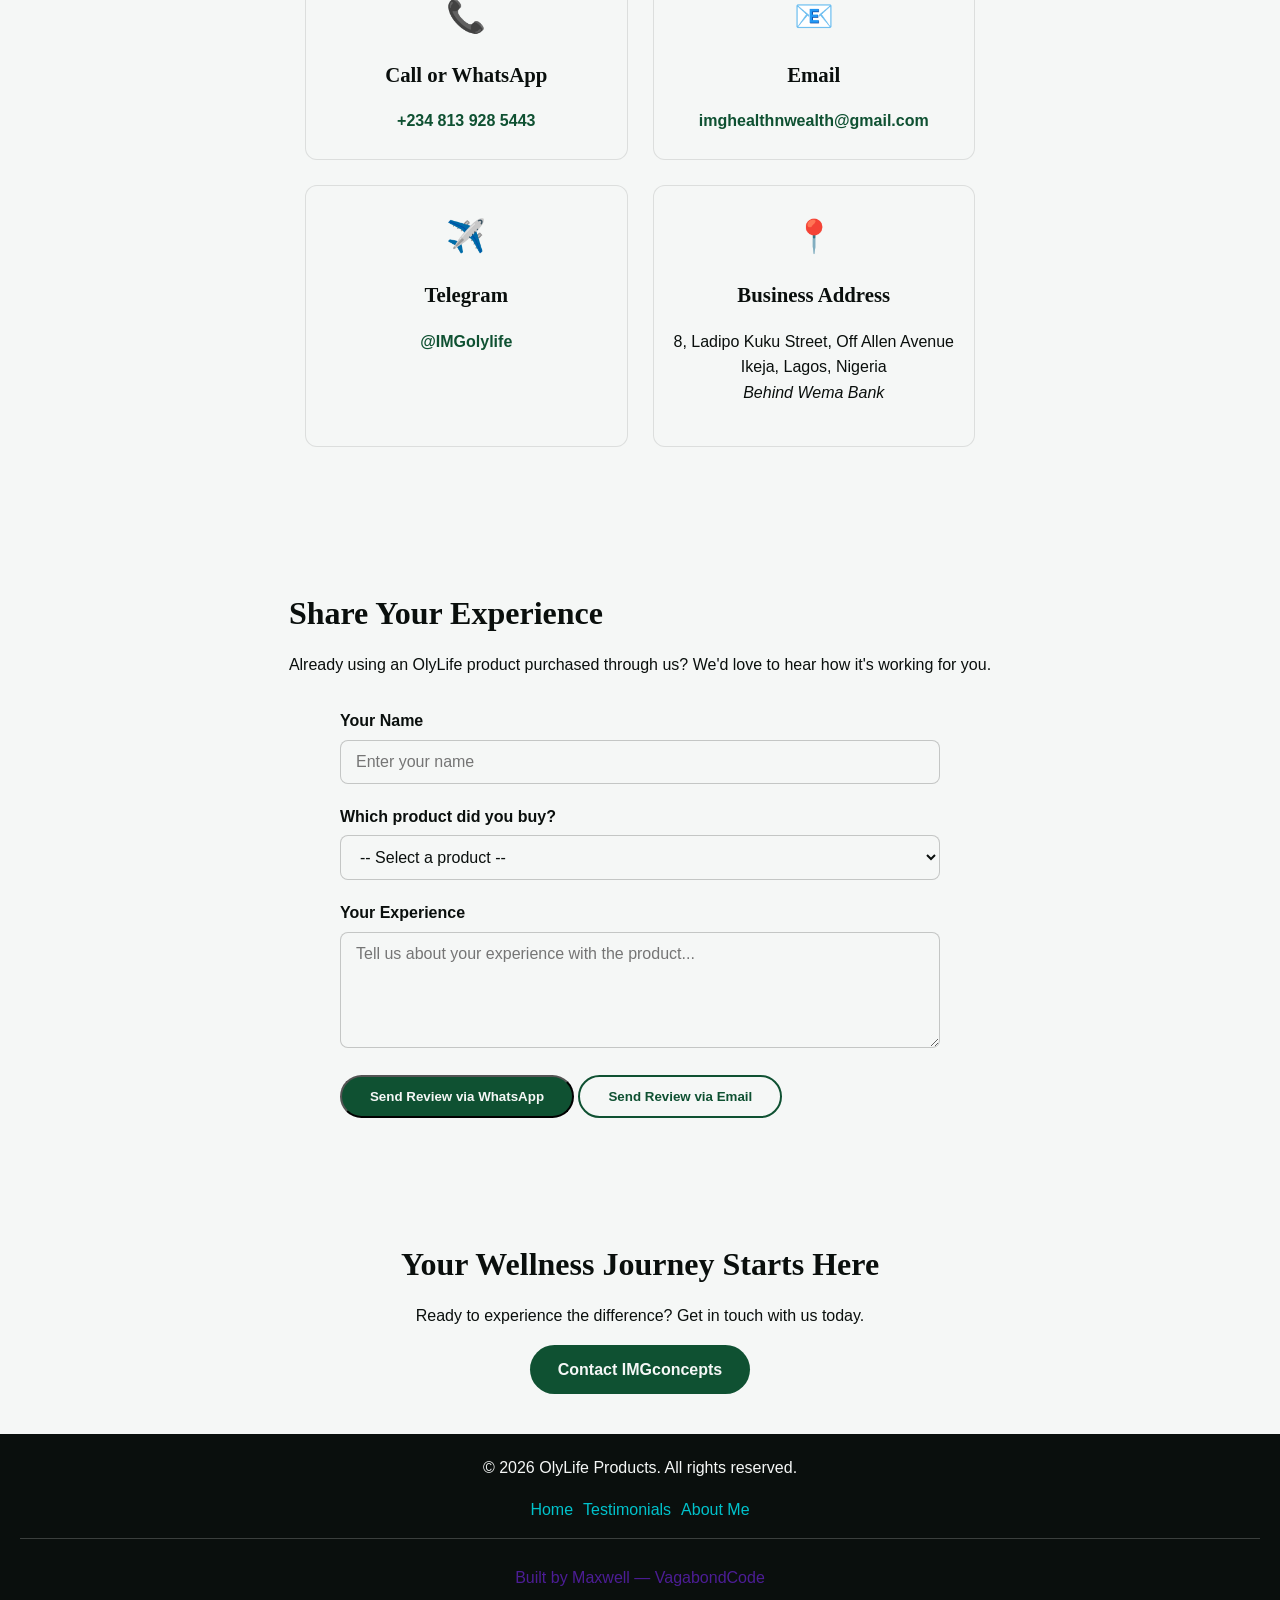
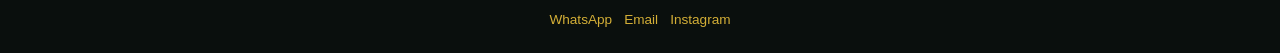
==== commit 7ac47b47: "adding email submit button to both forms" ====
--- a/portfolio.html
+++ b/portfolio.html
@@ -156,6 +156,7 @@
         </div>
 
         <button type="submit" class="btn btn-primary">Send Order via WhatsApp</button>
+        <button type="button" class="btn btn-secondary" id="orderEmailBtn">Send Order via Email</button>
         <p class="form-note">Your order details will be sent directly to our WhatsApp for confirmation.</p>
 
       </form>
@@ -172,7 +173,7 @@
         <p class="video-placeholder-text">Affiliate video coming soon</p>
       </div>
 
-      <!-- PLACEHOLDER: 155 countries image -->
+    
       <div class="affiliate-images">
         <img src="images/affiliate-world-map.jpg" alt="OlyLife available in 155 countries worldwide" class="affiliate-img" />
         <img src="images/affiliate-event.jpg" alt="OlyLife affiliate team event" class="affiliate-img" />
@@ -241,6 +242,7 @@
         </div>
 
         <button type="submit" class="btn btn-primary">Send Review via WhatsApp</button>
+        <button type="button" class="btn btn-secondary" id="reviewEmailBtn">Send Review via Email</button>
       </form>
     </section>
 
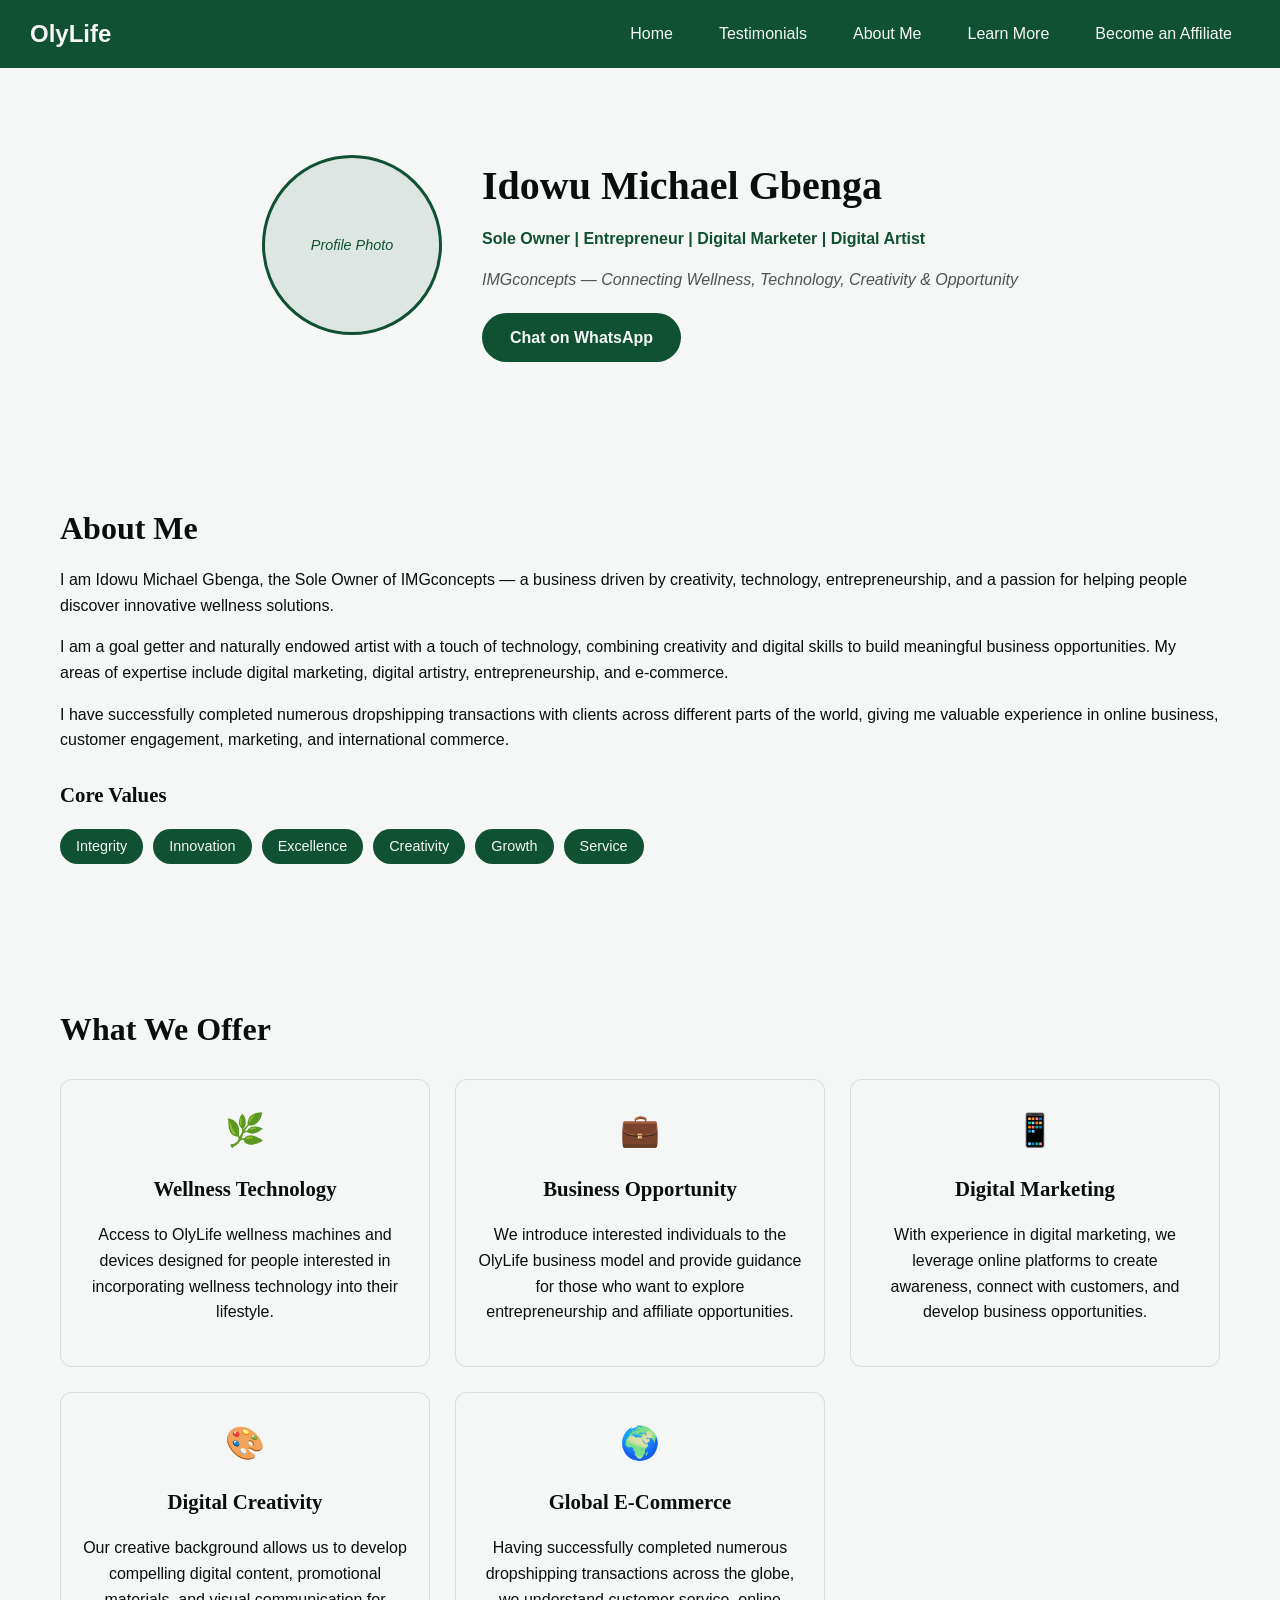
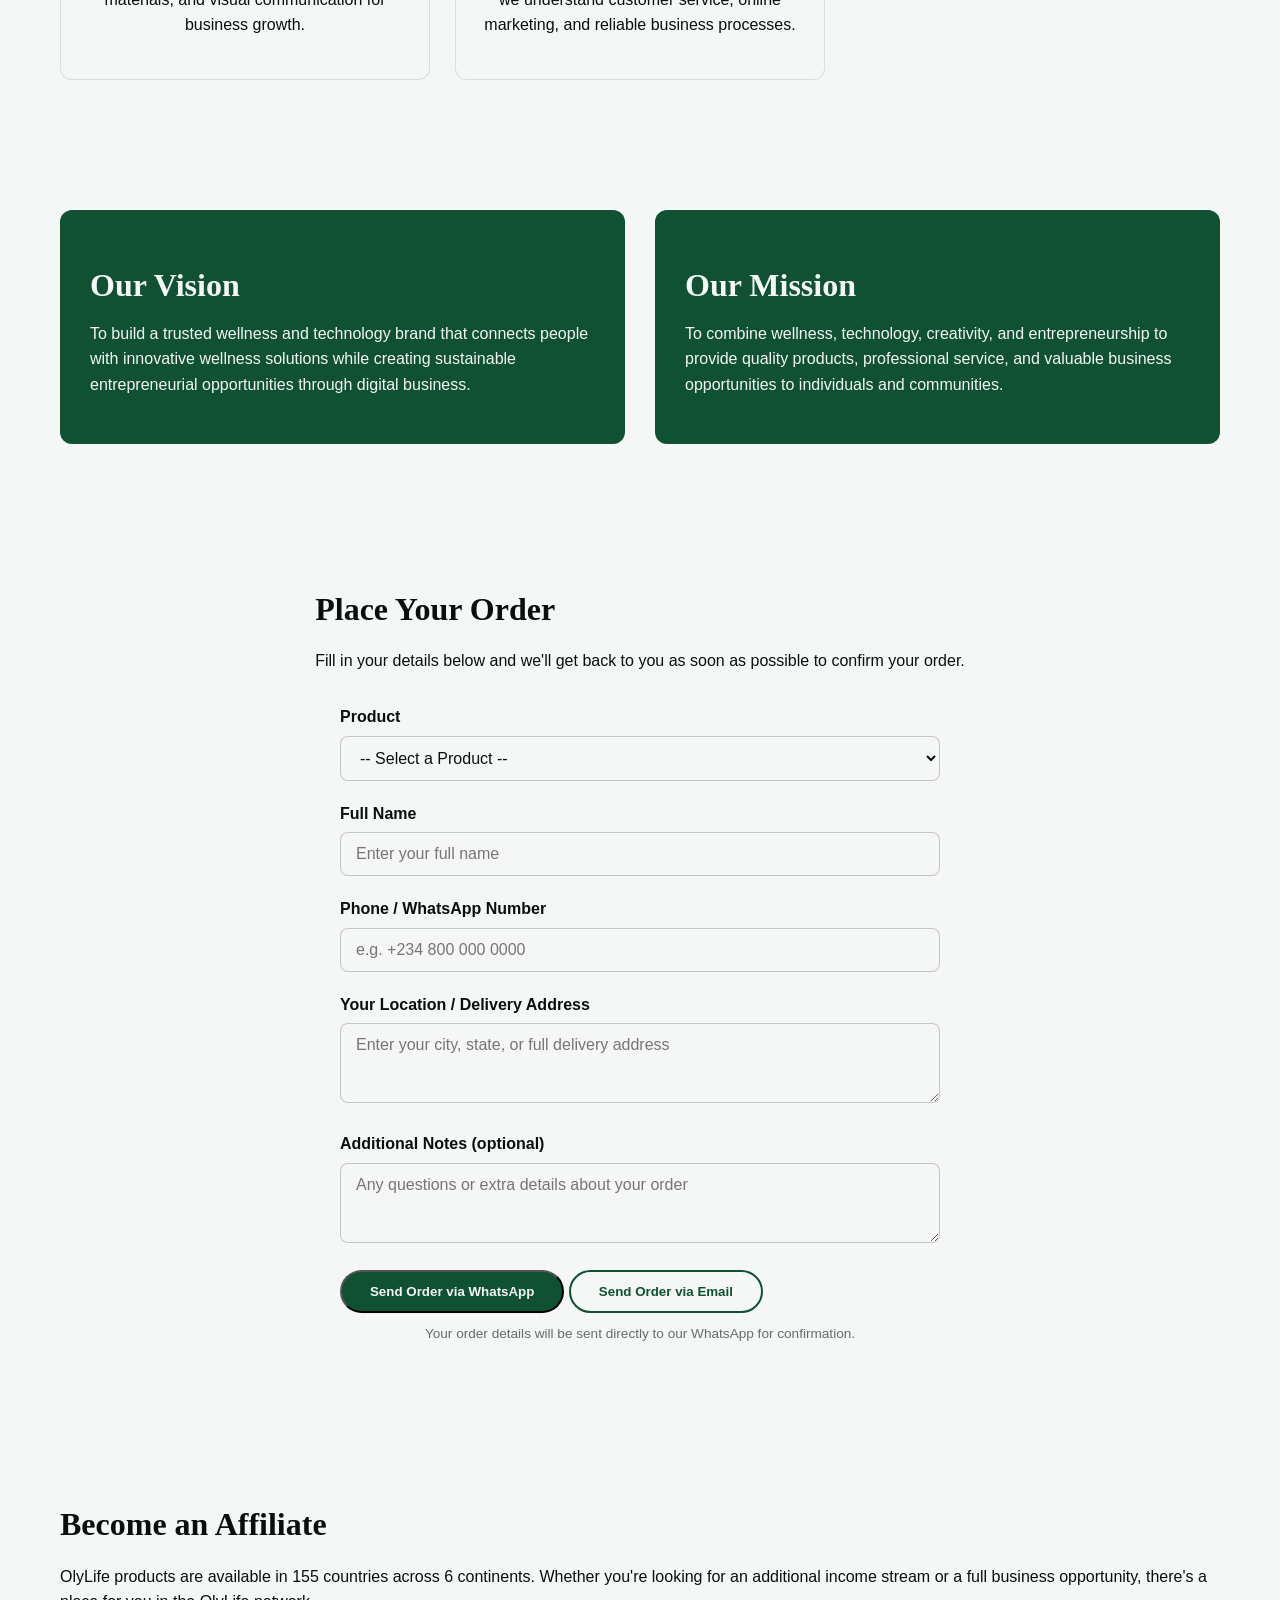
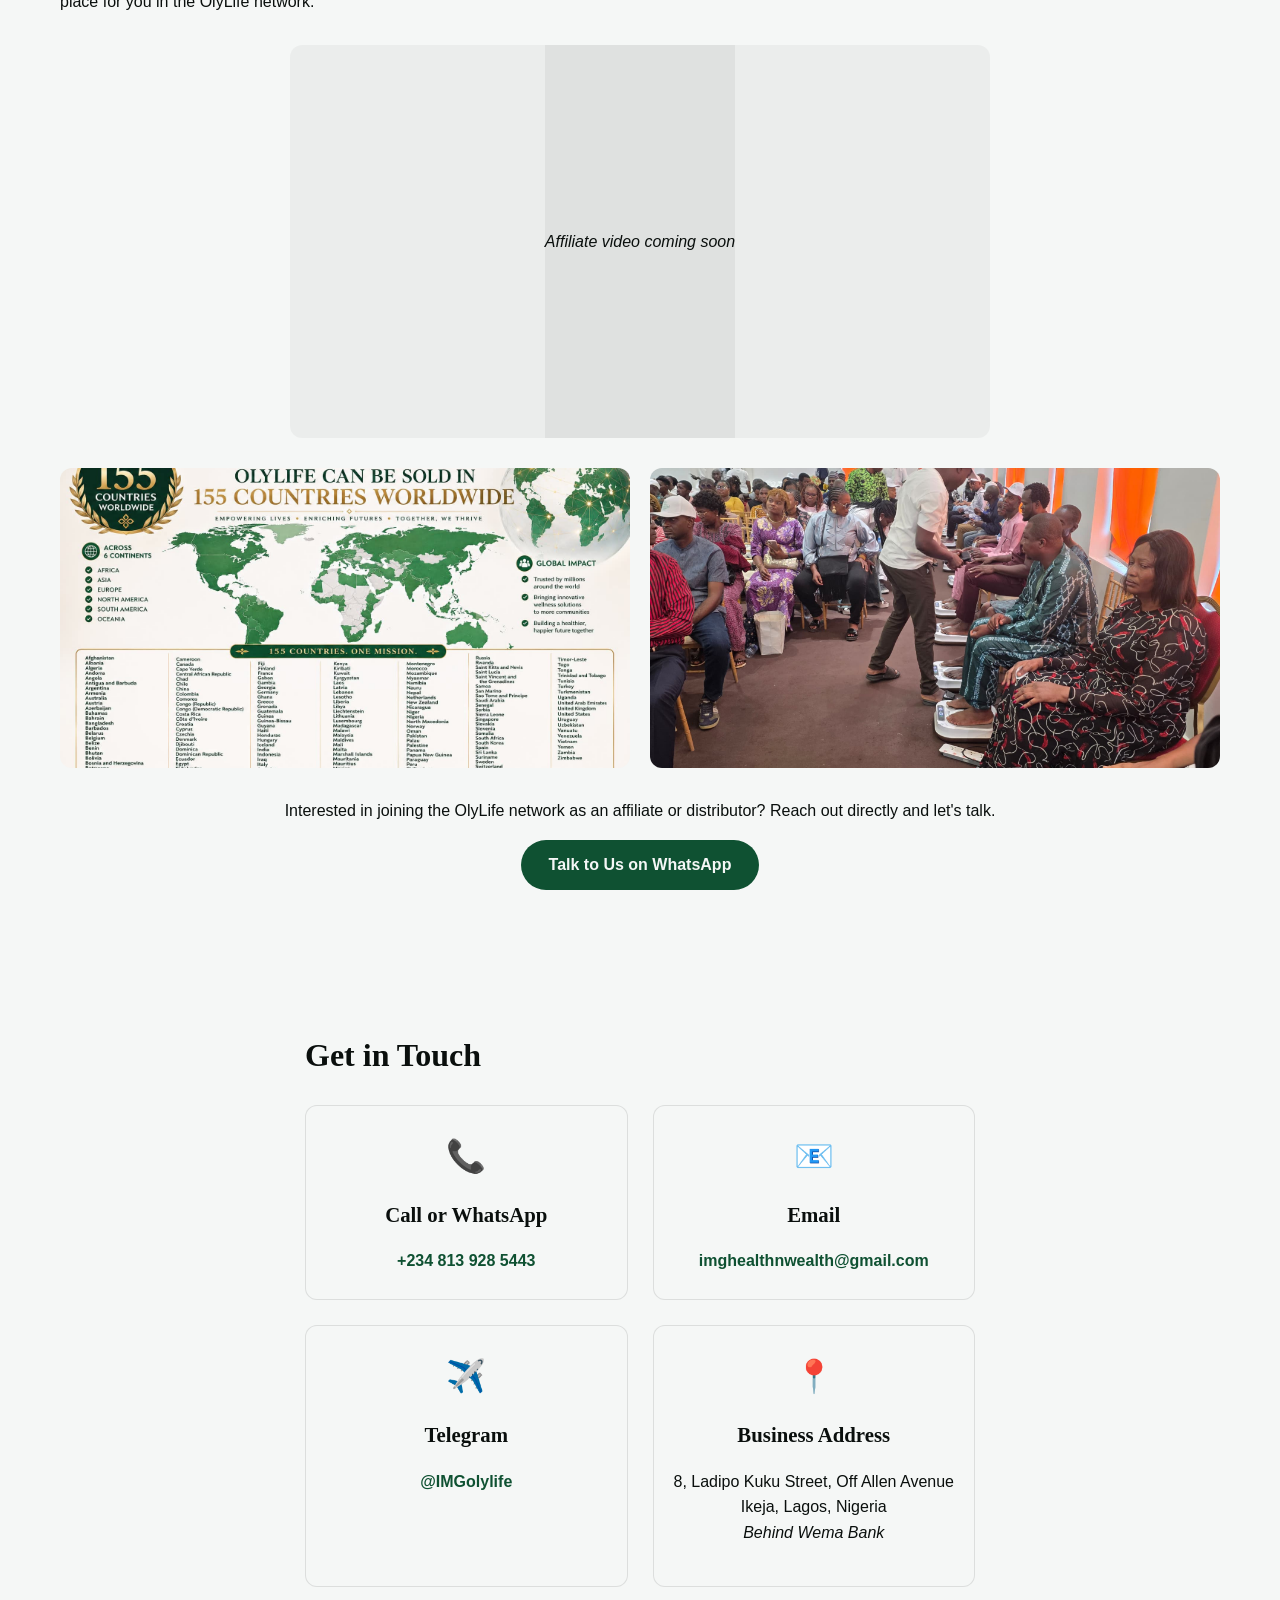
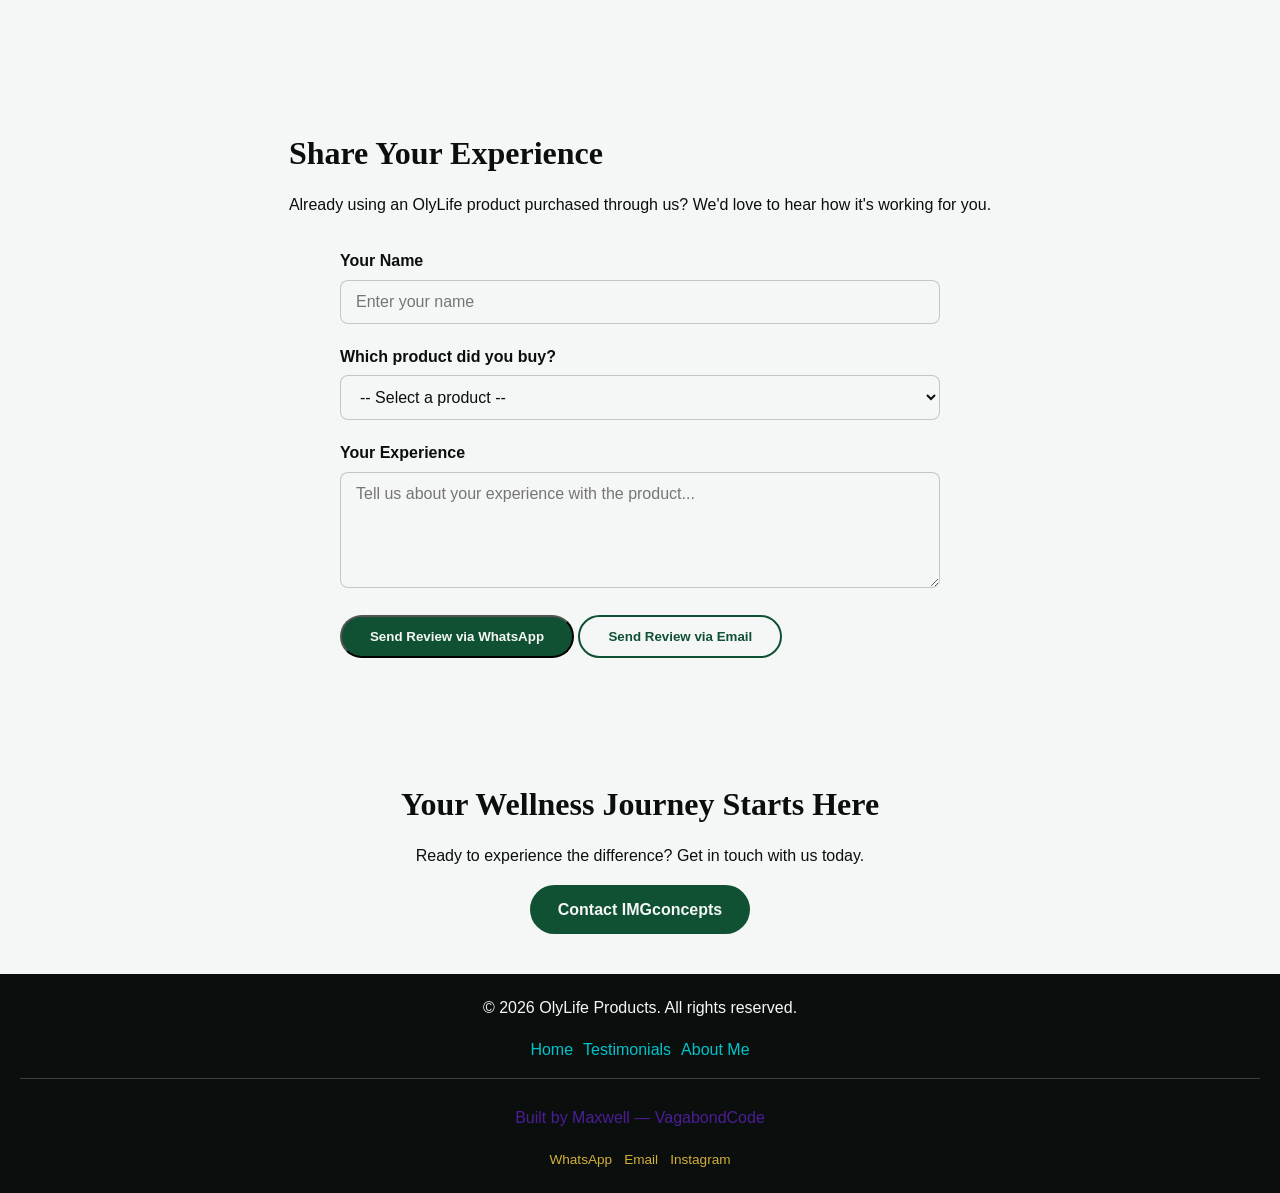
==== commit 1a11a2b9: "updated price for products" ====
--- a/portfolio.html
+++ b/portfolio.html
@@ -124,13 +124,13 @@
           <label for="order-product">Product</label>
           <select id="order-product" required>
             <option value="">-- Select a Product --</option>
-            <option value="Tera P90 ($1,150 + $150 shipping = $1,150 total)">Tera P90 — $1,150</option>
-            <option value="Tera P90+ ($1,500 + $225 shipping = $1,725 total)">Tera P90+ — $1,725</option>
-            <option value="Shaken Massager">Shaken Massager</option>
+            <option value="Tera P90 ($1,000 + $200 shipping = $1,200 total)">Tera P90 — $1,200</option>
+            <option value="Tera P90+ ($1,500 + $300 shipping = $1,800 total)">Tera P90+ — $1,800</option>
+            <option value="Shaken Massager ($1000 + $200 shipping = $1200 total)">Shaken Massager - $1200</option>
             <option value="H+ Hydrogen Bar ($600 + $90 shipping = $690 total)">H+ Hydrogen Bar — $690</option>
-            <option value="THz Vitality Wand ($600 + $90 shipping = $690 total)">THz Vitality Wand — $690</option>
-            <option value="A9 Smart BamaAir ($500 + $75 shipping = $575 total)">A9 Smart BamaAir — $575</option>
-            <option value="Galaxy G-One ($500 + $75 shipping = $575 total)">Galaxy G-One — $575</option>
+            <option value="THz Vitality Wand ($600 + $120 shipping = $720 total)">THz Vitality Wand — $720</option>
+            <option value="A9 Smart BamaAir ($500 + $100 shipping = $600 total)">A9 Smart BamaAir — $600</option>
+            <option value="Galaxy G-One ($500 + $100 shipping = $600 total)">Galaxy G-One — $600</option>
             <option value="Tera P90 30-Minute Session (₦30,000)">Book a Session — ₦30,000</option>
           </select>
         </div>
--- a/style.css
+++ b/style.css
@@ -636,28 +636,19 @@
   grid-template-columns: 1fr 1fr;
   gap: 20px;
   margin: 30px 0;
+  max-width: 100%;
+  overflow: hidden;
 }
 
 .affiliate-img {
   width: 100%;
-  border-radius: 12px;
-  object-fit: contain;
-  background-color: rgba(0, 0, 0, 0.03);
-}
-
-.affiliate-img-placeholder {
-  height: 200px;
-  border-radius: 12px;
-  background-color: rgba(15, 81, 50, 0.06);
-  border: 1px dashed var(--color-green);
-  display: flex;
-  align-items: center;
-  justify-content: center;
-  text-align: center;
-  padding: 15px;
-  color: var(--color-green);
-  font-style: italic;
-}
+  height: 300px;
+  object-fit: cover;
+  object-position: center;
+  border-radius: 12px;
+  display: block;
+}
+
 
 @media (max-width: 600px) {
   .affiliate-images {
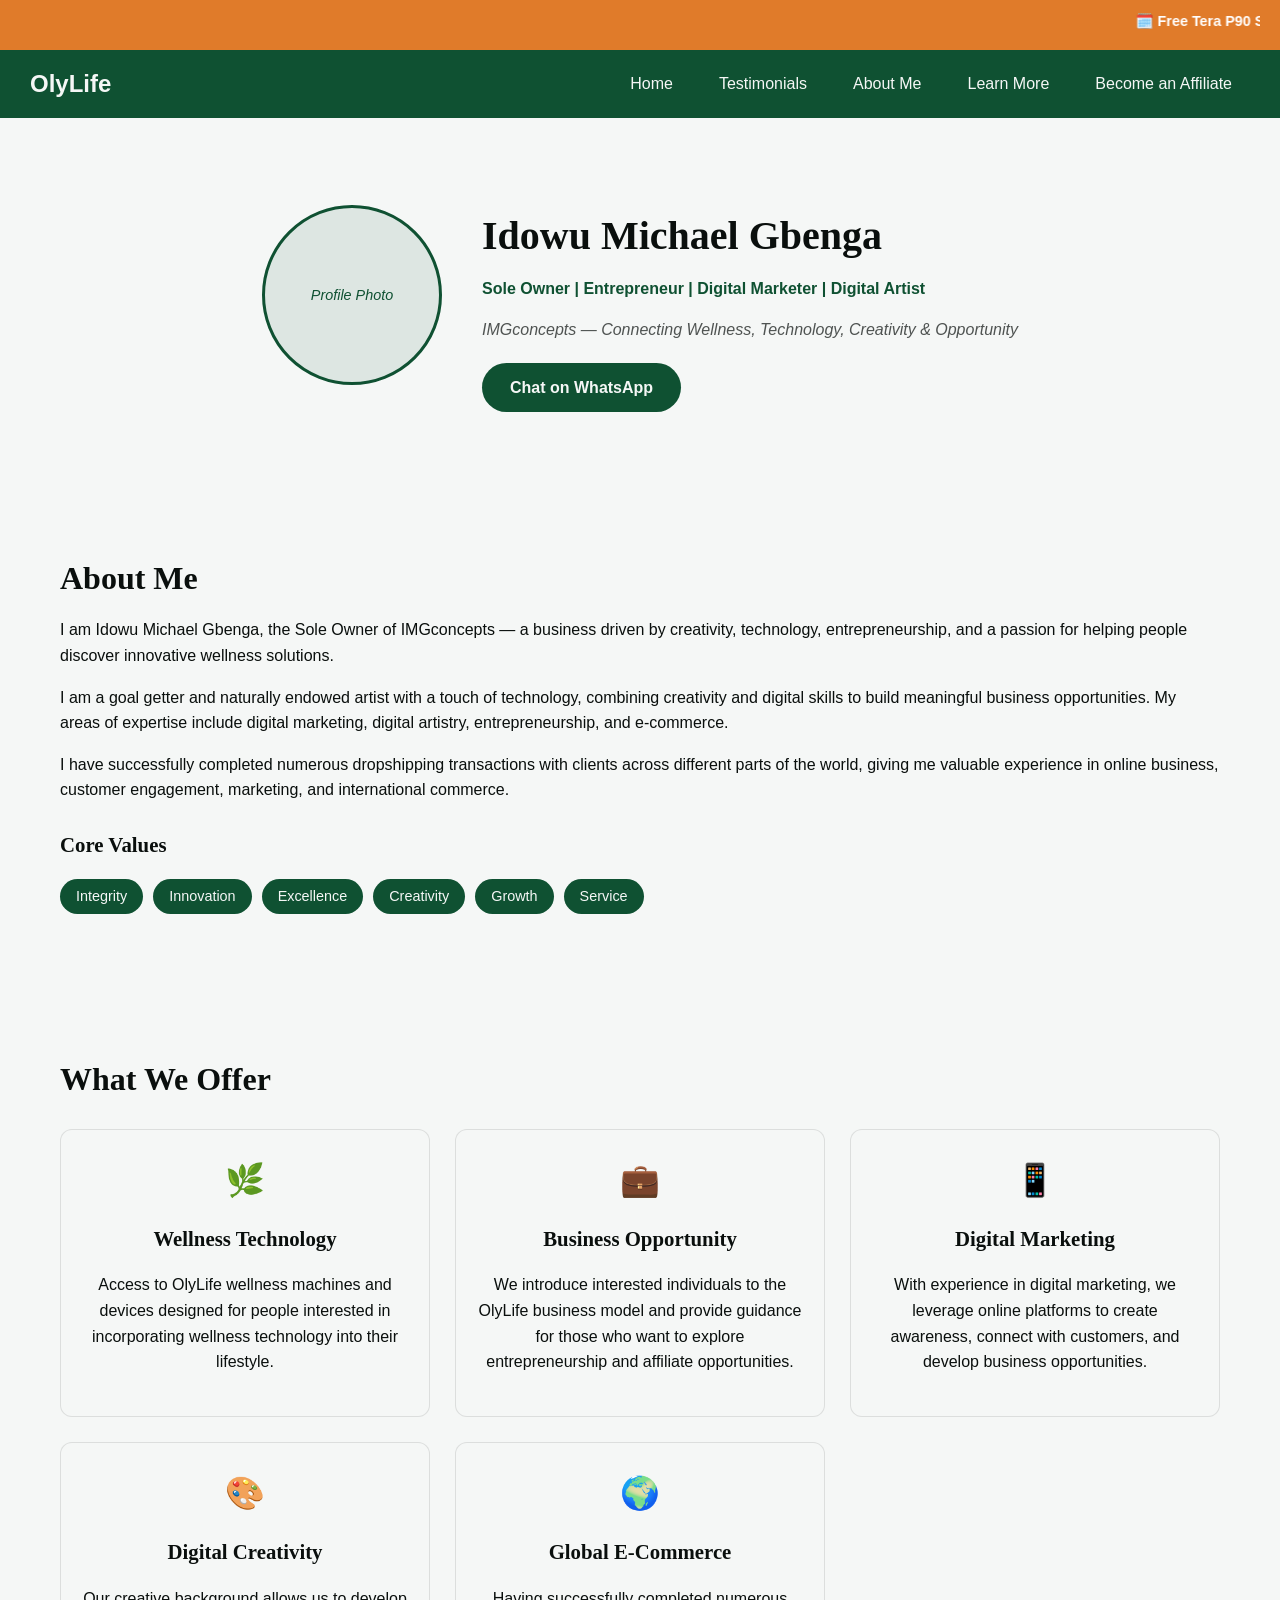
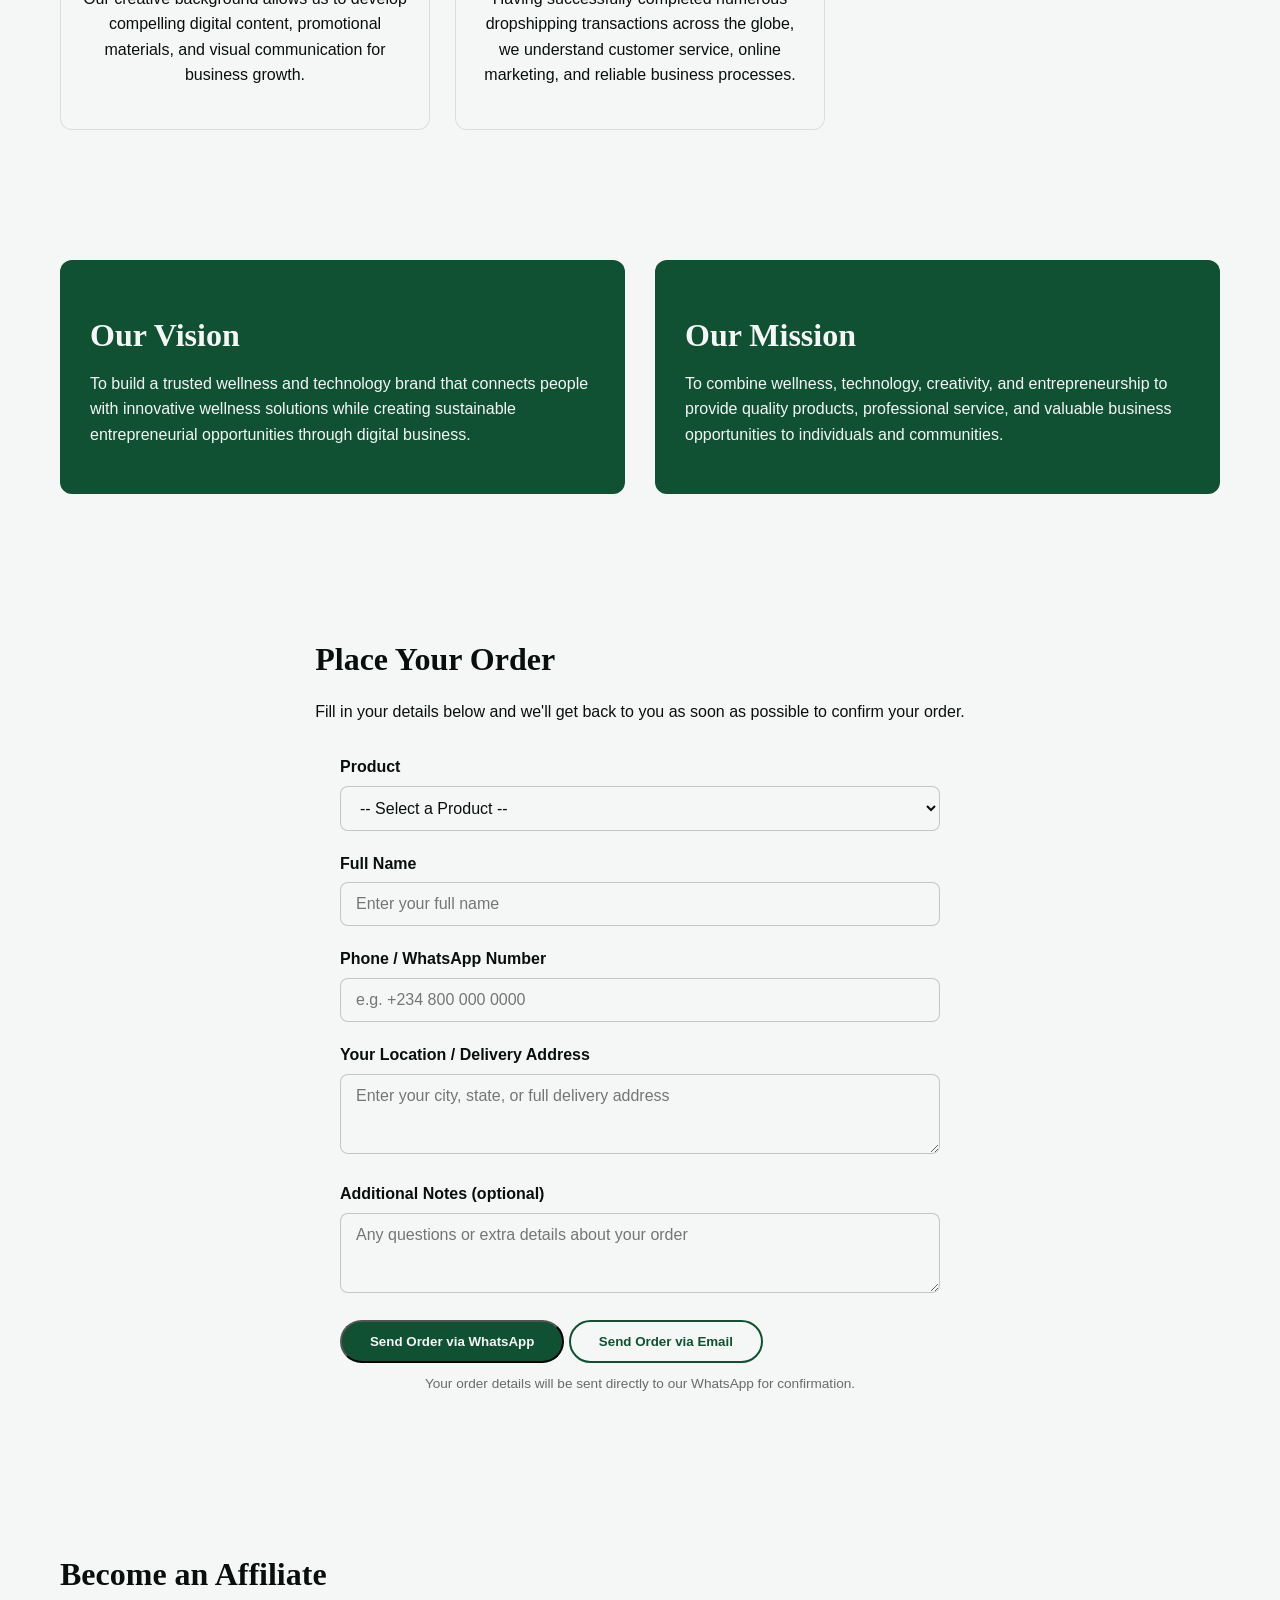
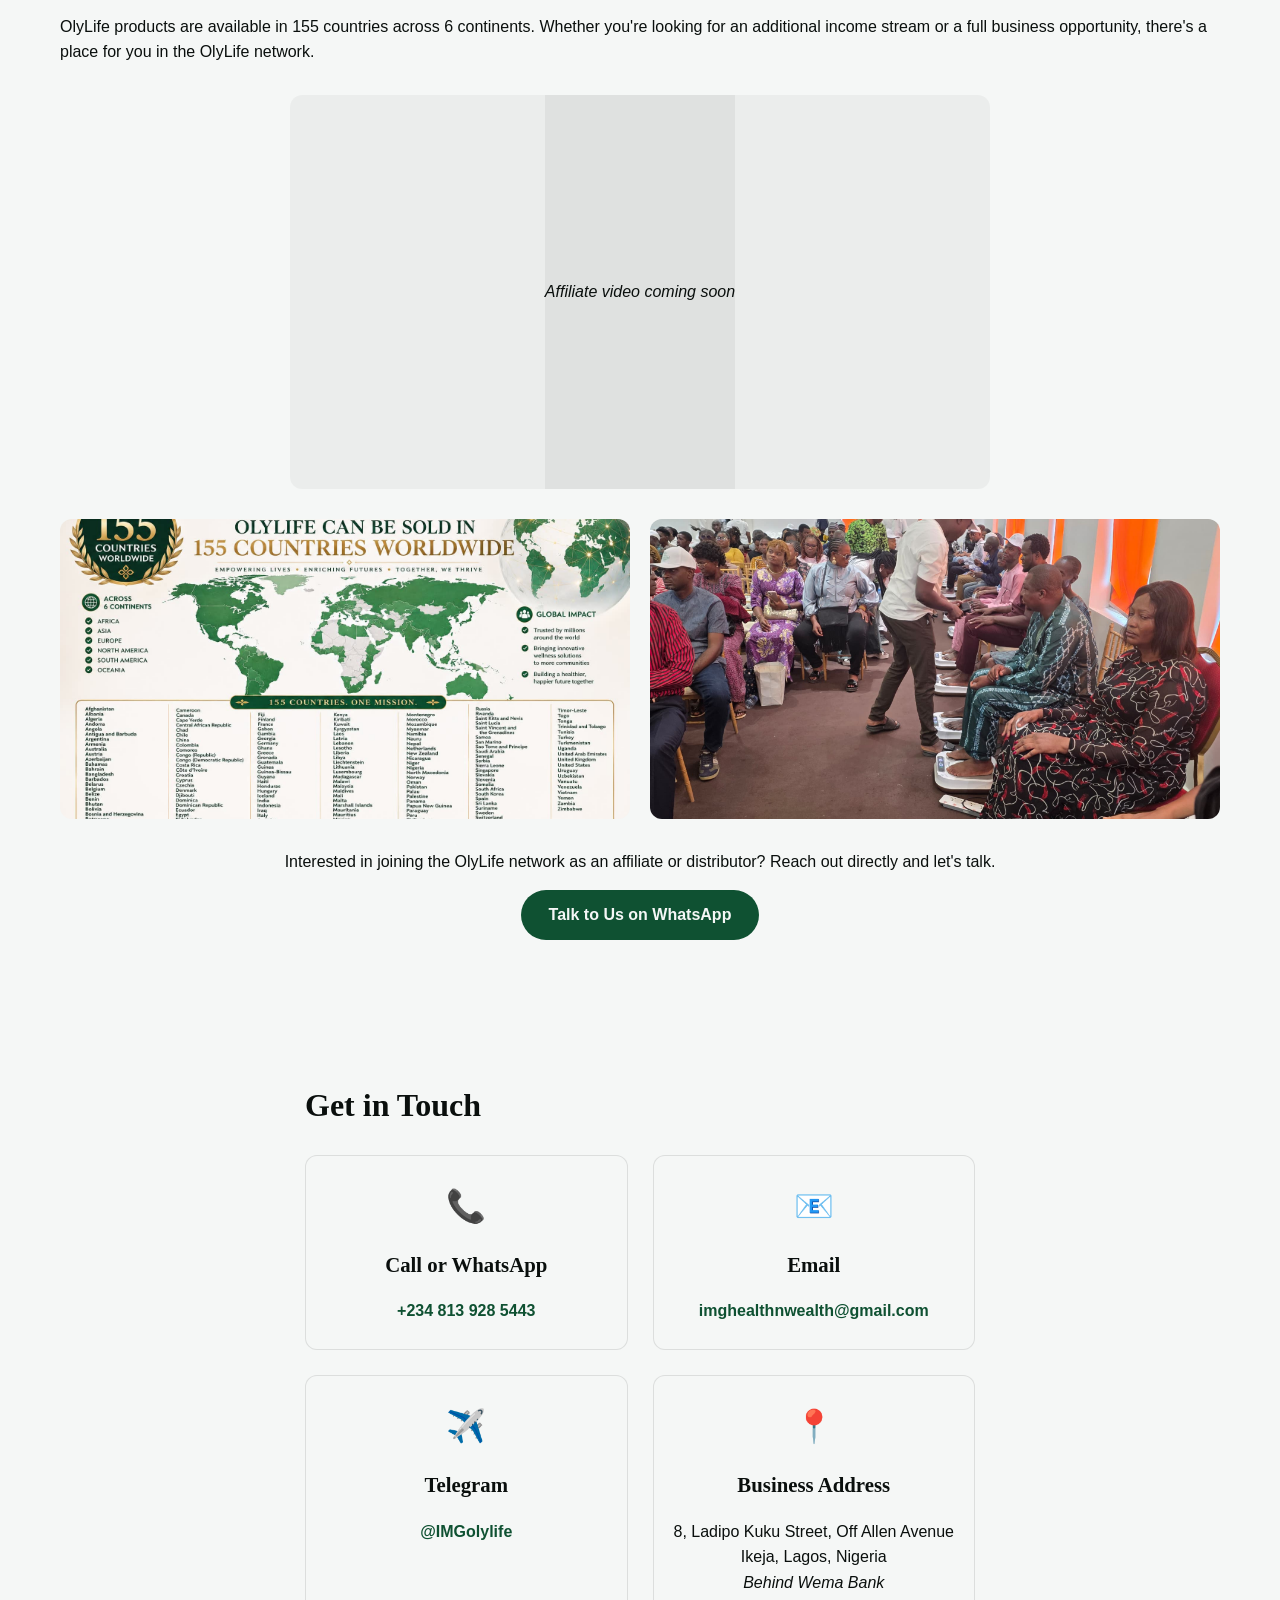
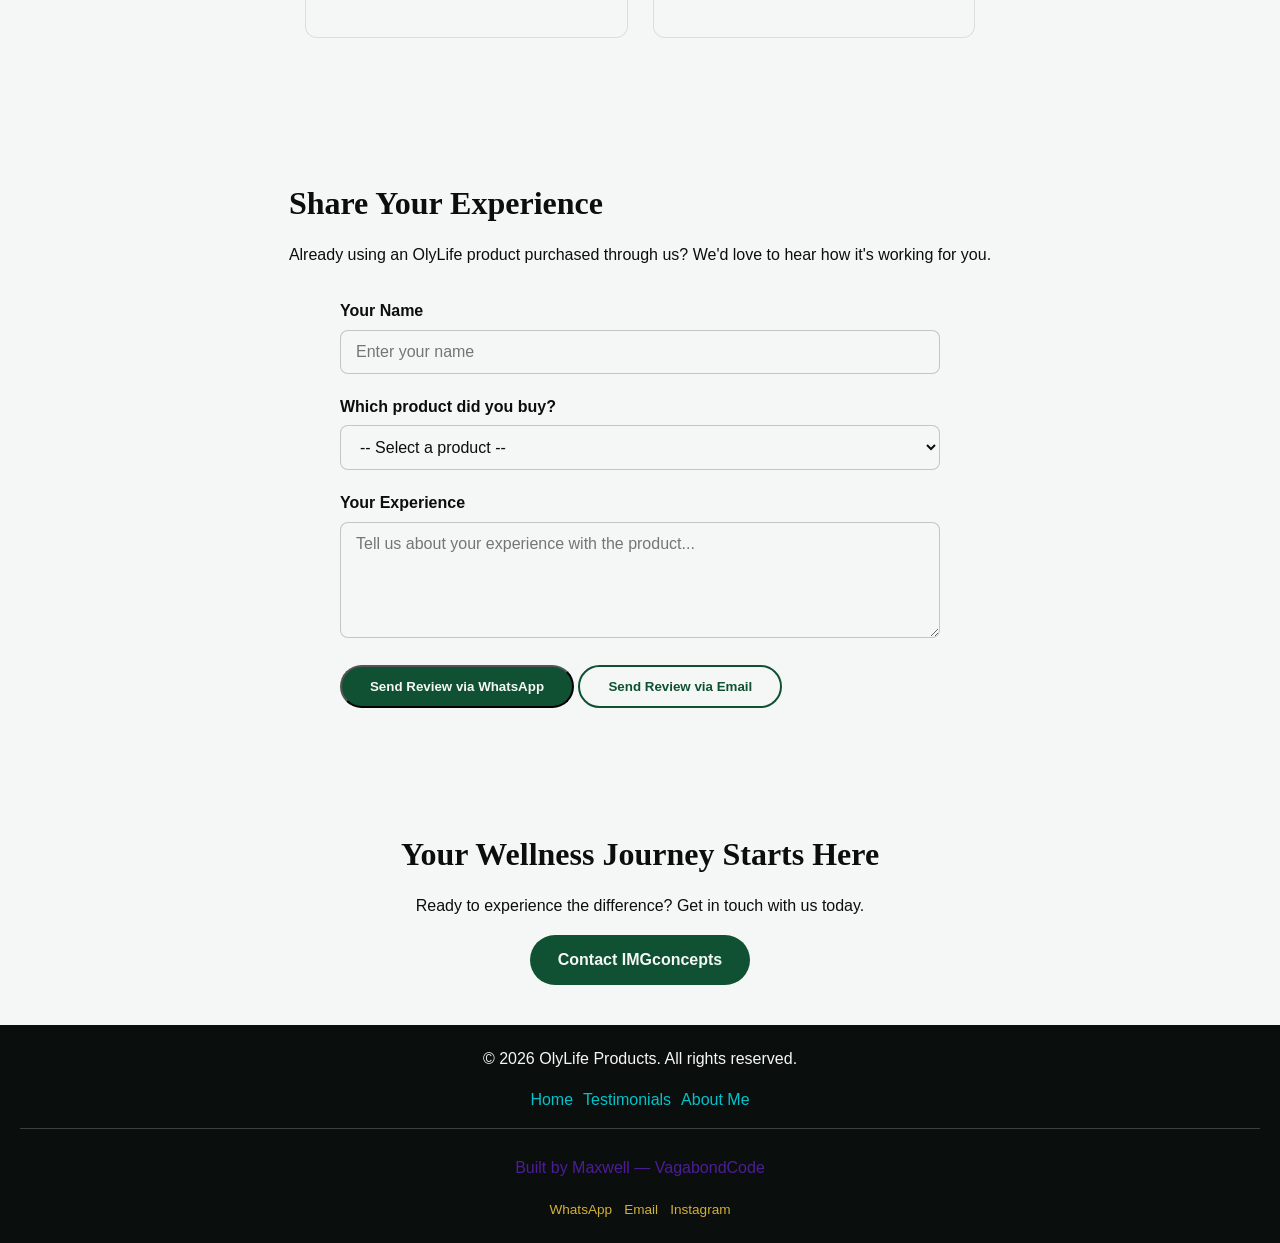
==== commit 0c9d7c63: "presentation banner added" ====
--- a/portfolio.html
+++ b/portfolio.html
@@ -7,6 +7,12 @@
     <title>About Me | IMGconcepts OlyLife</title>
   </head>
   <body>
+    <div class="announcement-bar">
+      <marquee behavior="scroll" direction="left" scrollamount="5">
+        🗓️ <strong>Free Tera P90 Session + Training Seminar</strong> — Every Thursday, 10AM–12PM &nbsp;|&nbsp; 📍 8 Ladipo Kuku St, Off Allen Ave, Ikeja, Lagos &nbsp;|&nbsp; <a href="https://wa.me/2348139285443" target="_blank">Reserve Your Spot →</a>
+      </marquee>
+    </div>
+
     <header>
       <a href="index.html" class="logo">OlyLife</a>
       <div class="hamburger">
@@ -131,7 +137,7 @@
             <option value="THz Vitality Wand ($600 + $120 shipping = $720 total)">THz Vitality Wand — $720</option>
             <option value="A9 Smart BamaAir ($500 + $100 shipping = $600 total)">A9 Smart BamaAir — $600</option>
             <option value="Galaxy G-One ($500 + $100 shipping = $600 total)">Galaxy G-One — $600</option>
-            <option value="Tera P90 30-Minute Session (₦30,000)">Book a Session — ₦30,000</option>
+            <option value="Tera P90 30-Minute Session (30,000 Naira)">Book a Session — 30,000 Naira</option>
           </select>
         </div>
 
--- a/style.css
+++ b/style.css
@@ -42,6 +42,29 @@
   padding: 60px 20px;
   max-width: 1200px;
   margin: 0 auto;
+}
+
+.announcement-bar {
+  background-color: #E07B2A;
+  color: #FFFFFF;
+  text-align: center;
+  padding: 10px 20px;
+  font-size: 0.9rem;
+  width: 100%;
+}
+
+.announcement-bar p {
+  margin: 0;
+}
+
+.announcement-bar a {
+  color: #FFFFFF;
+  font-weight: 700;
+  text-decoration: underline;
+}
+
+.announcement-bar a:hover {
+  color: var(--color-black);
 }
 
 header {
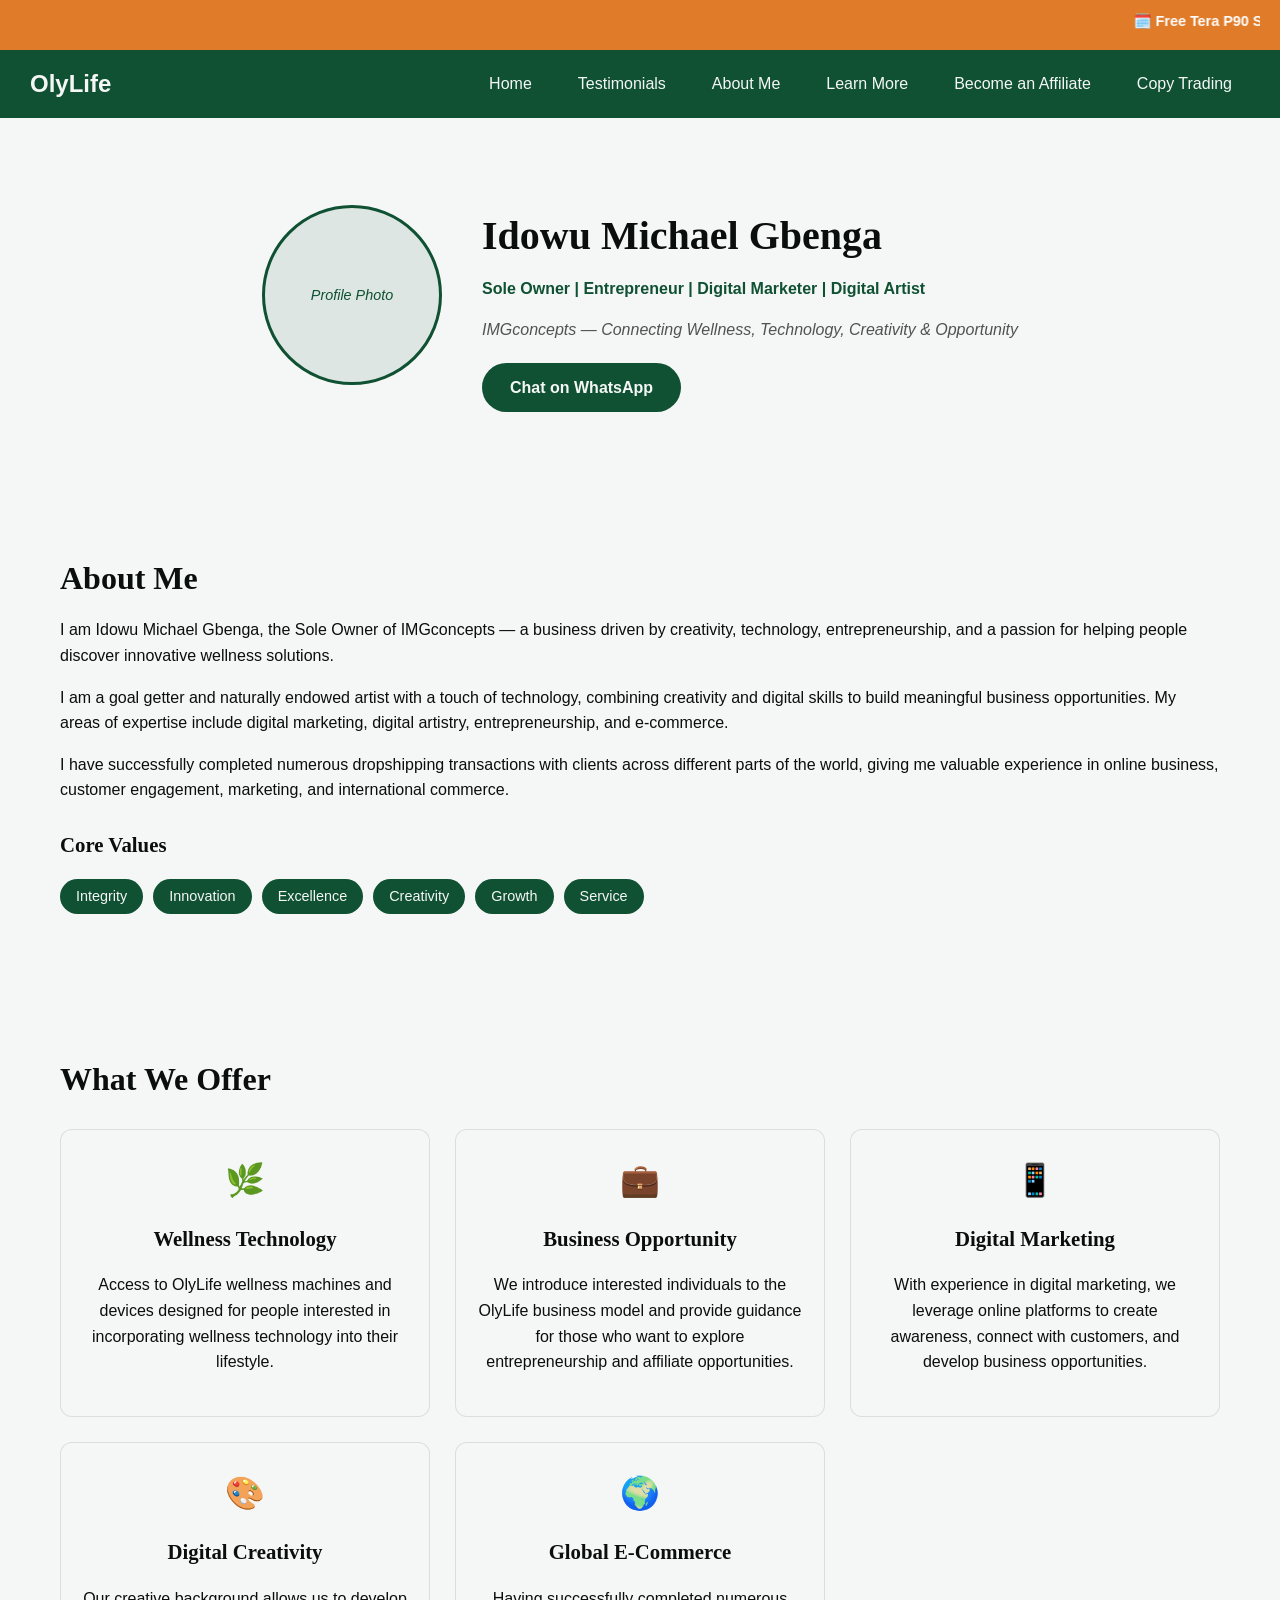
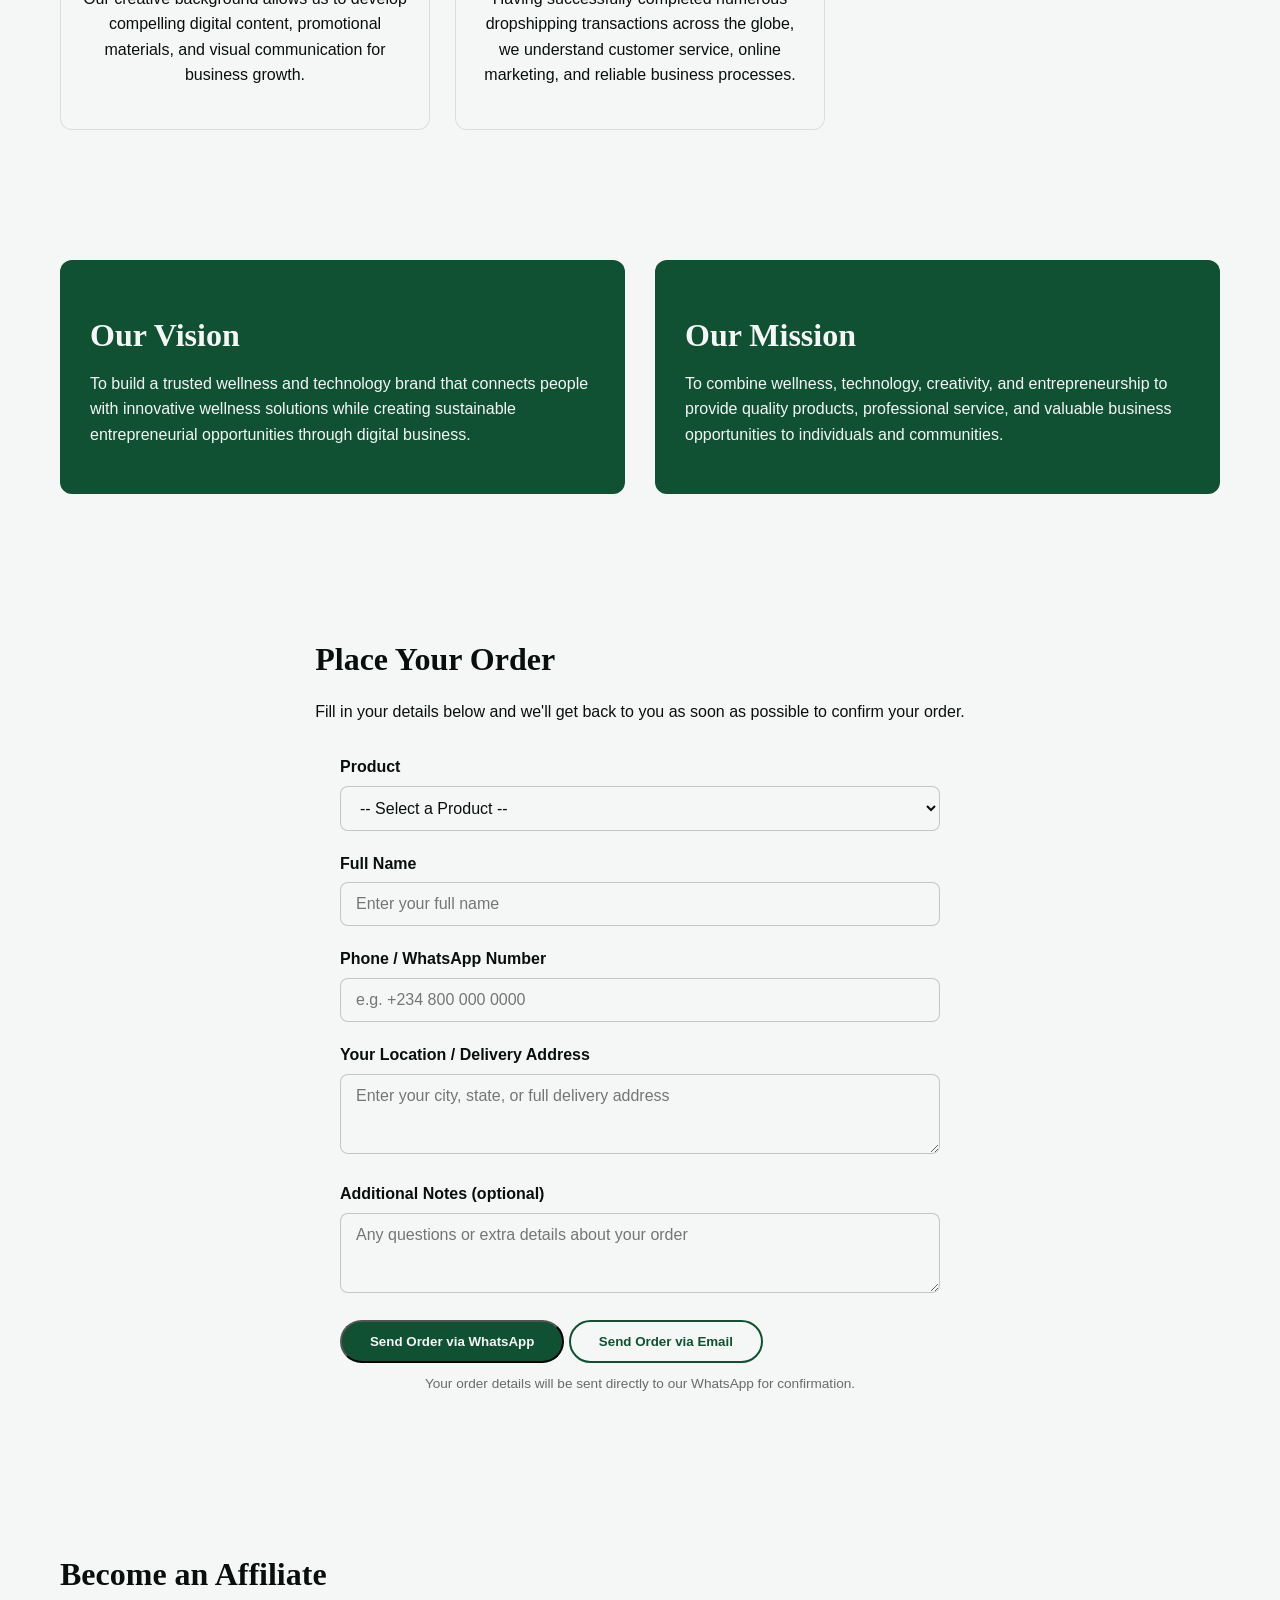
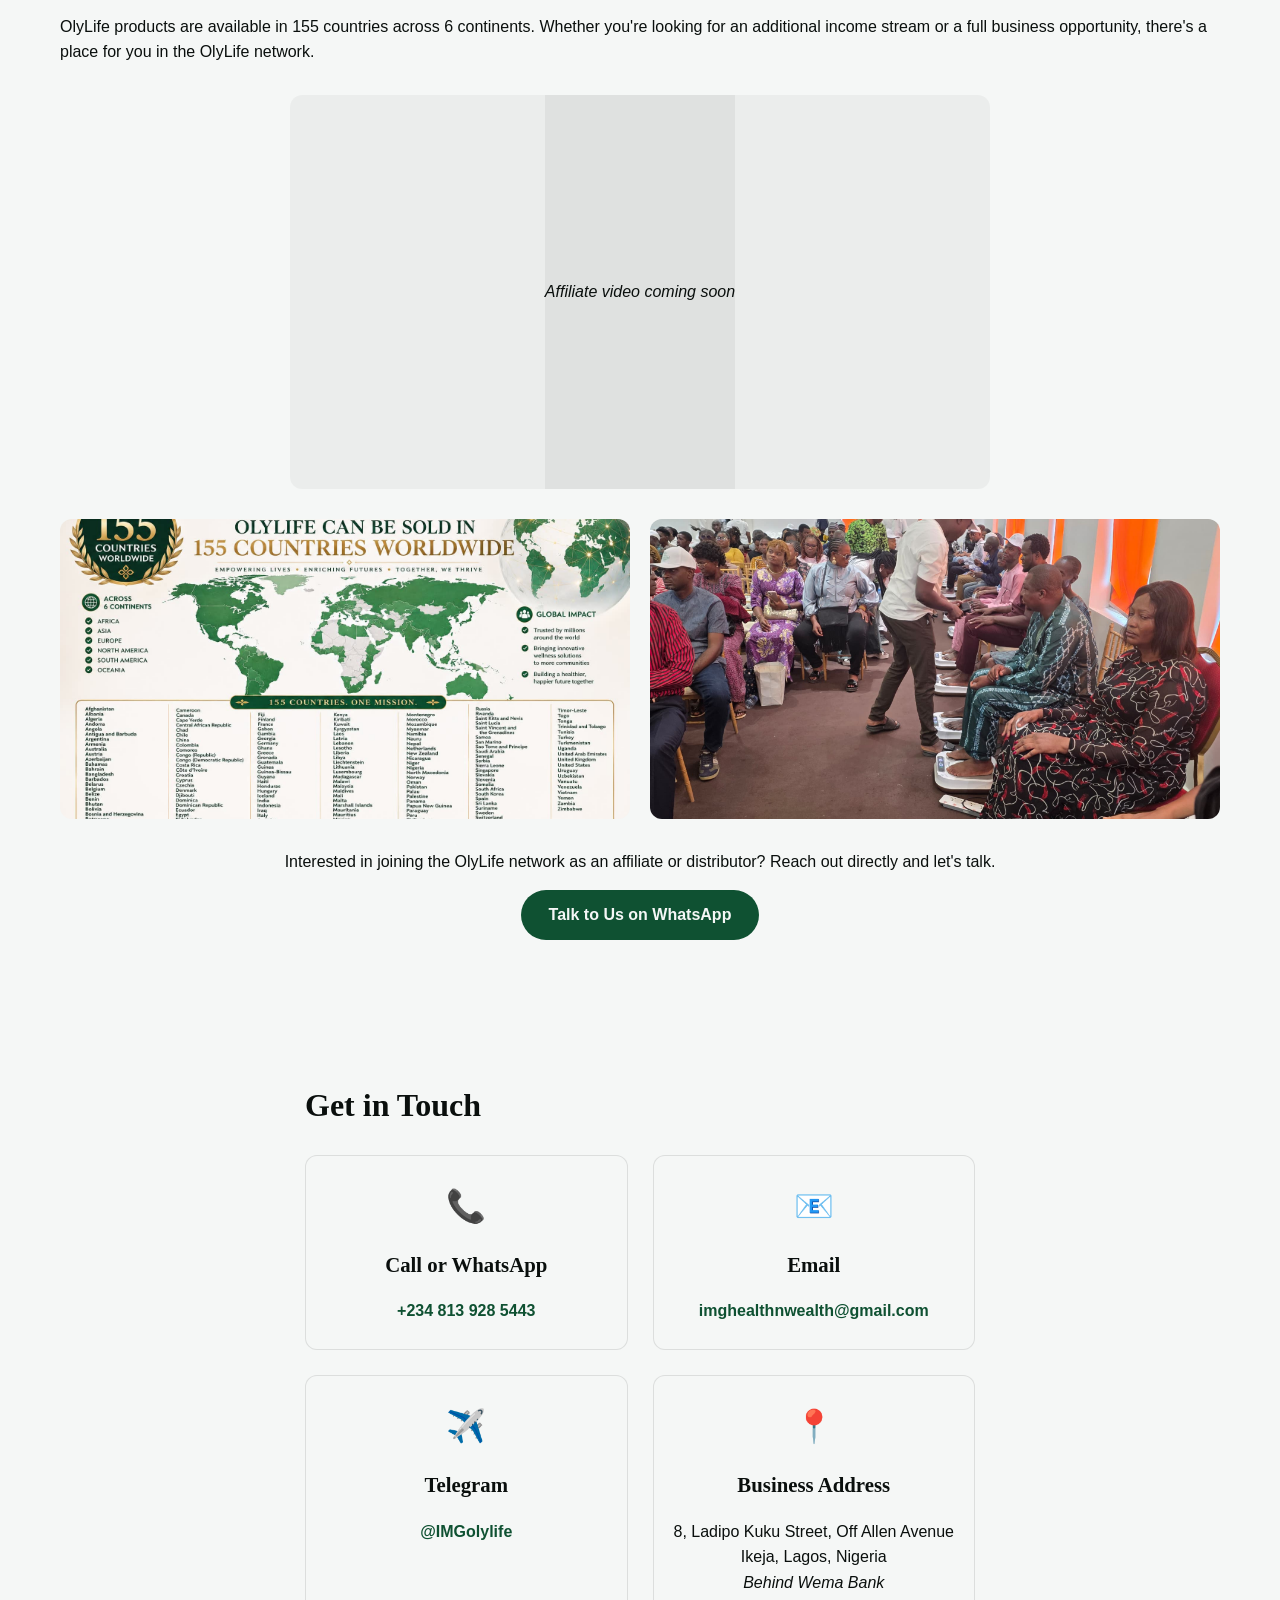
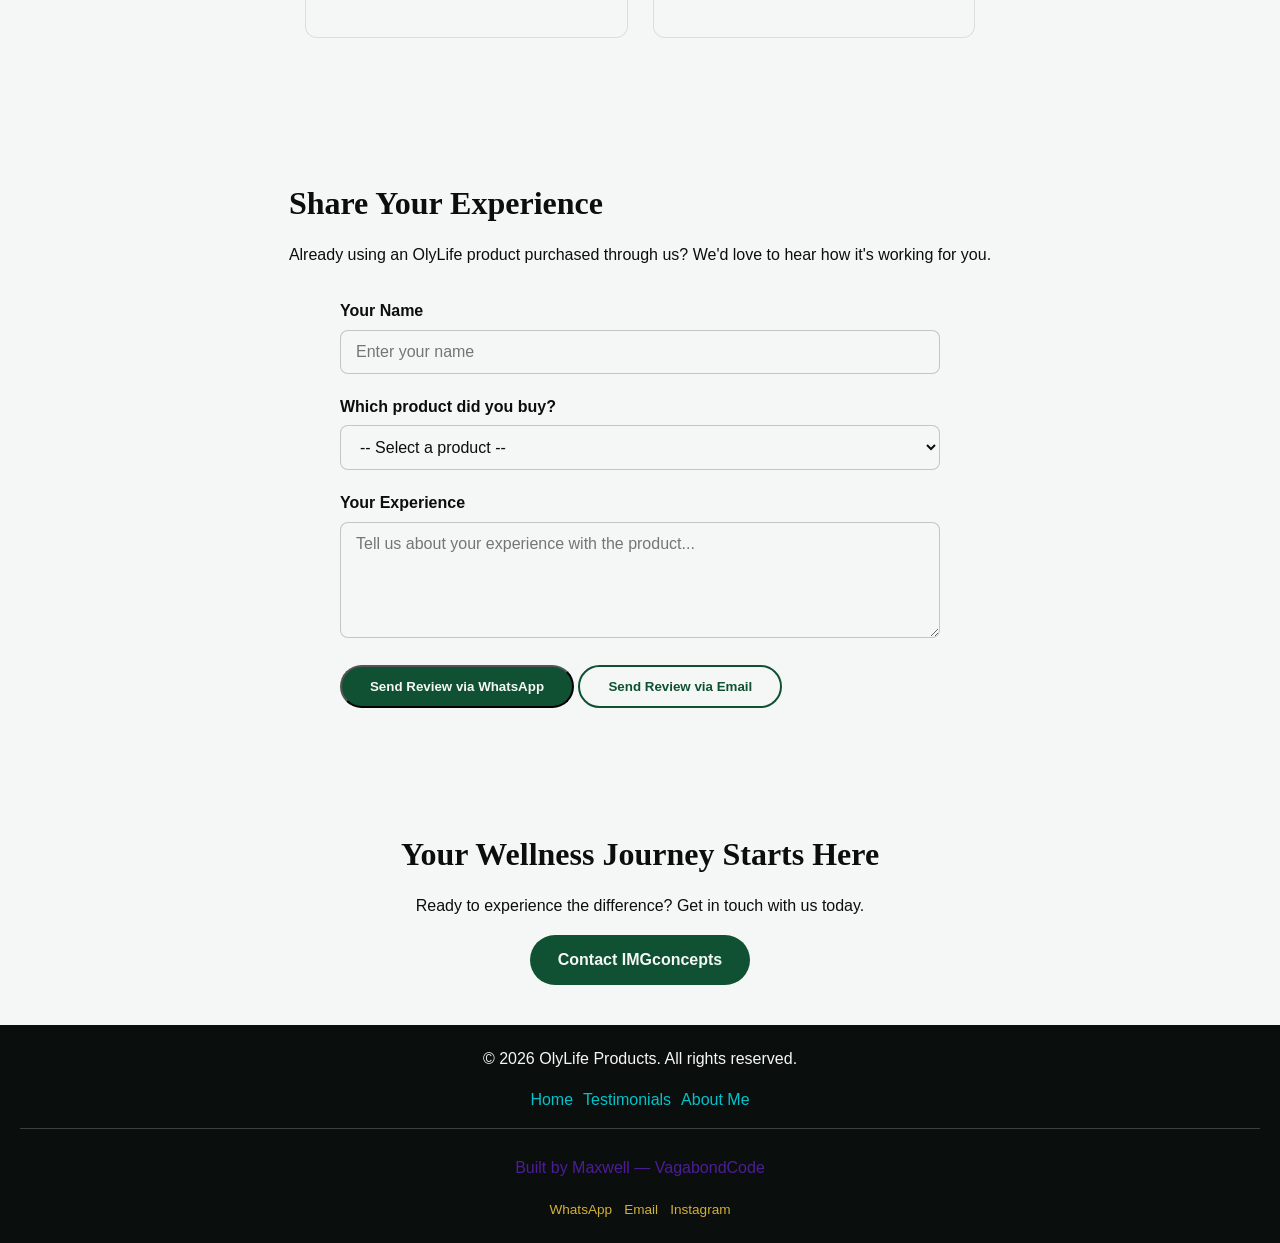
==== commit 525730f1: "built trading,html page successfully" ====
--- a/portfolio.html
+++ b/portfolio.html
@@ -29,6 +29,7 @@
           <li>
             <a href="portfolio.html#become-affiliate">Become an Affiliate</a>
           </li>
+          <li><a href="trading.html">Copy Trading</a></li>
         </ul>
       </nav>
     </header>
--- a/style.css
+++ b/style.css
@@ -819,4 +819,123 @@
 .btn-secondary:hover {
   background-color: var(--color-green);
   color: var(--color-white);
+}
+
+/* TRADING PAGE */
+
+.trading-hero {
+  text-align: center;
+  padding: 80px 20px 60px;
+  max-width: 800px;
+  margin: 0 auto;
+}
+
+.trading-hero h1 {
+  font-size: 2.8rem;
+  margin-bottom: 20px;
+}
+
+.trading-hero p {
+  font-size: 1.1rem;
+  margin-bottom: 30px;
+}
+
+.steps-grid {
+  display: grid;
+  grid-template-columns: repeat(2, 1fr);
+  gap: 25px;
+  margin-top: 30px;
+}
+
+.step-card {
+  background-color: var(--color-white);
+  border: 1px solid rgba(0, 0, 0, 0.1);
+  border-radius: 12px;
+  padding: 30px 25px;
+  text-align: center;
+}
+
+.step-number {
+  display: inline-block;
+  width: 40px;
+  height: 40px;
+  background-color: var(--color-green);
+  color: var(--color-white);
+  border-radius: 50%;
+  font-size: 1.2rem;
+  font-weight: 700;
+  line-height: 40px;
+  margin-bottom: 15px;
+}
+
+.referral-code {
+  display: inline-block;
+  background-color: var(--color-green);
+  color: var(--color-white);
+  font-size: 1.4rem;
+  font-weight: 700;
+  letter-spacing: 3px;
+  padding: 12px 25px;
+  border-radius: 8px;
+  margin-top: 10px;
+}
+
+.resources-grid {
+  display: grid;
+  grid-template-columns: repeat(3, 1fr);
+  gap: 20px;
+  margin-top: 30px;
+}
+
+.resource-card {
+  background-color: var(--color-white);
+  border: 1px solid rgba(0, 0, 0, 0.1);
+  border-radius: 12px;
+  padding: 25px 20px;
+  text-align: center;
+  text-decoration: none;
+  color: var(--color-black);
+  transition: transform 0.2s ease, border-color 0.3s ease;
+  display: block;
+}
+
+.resource-card:hover {
+  transform: translateY(-3px);
+  border-color: var(--color-teal);
+}
+
+.resource-icon {
+  font-size: 2rem;
+  display: block;
+  margin-bottom: 10px;
+}
+
+.trading-disclaimer {
+  background-color: rgba(0, 0, 0, 0.04);
+  border-left: 4px solid var(--color-teal);
+  padding: 20px 25px;
+  border-radius: 8px;
+  font-size: 0.9rem;
+  max-width: 900px;
+  margin: 0 auto;
+}
+
+@media (max-width: 900px) {
+  .resources-grid {
+    grid-template-columns: repeat(2, 1fr);
+  }
+}
+
+@media (max-width: 600px) {
+  .steps-grid {
+    grid-template-columns: 1fr;
+  }
+
+  .resources-grid {
+    grid-template-columns: 1fr;
+  }
+
+  .trading-hero h1 {
+    font-size: 2rem;
+  }
 }
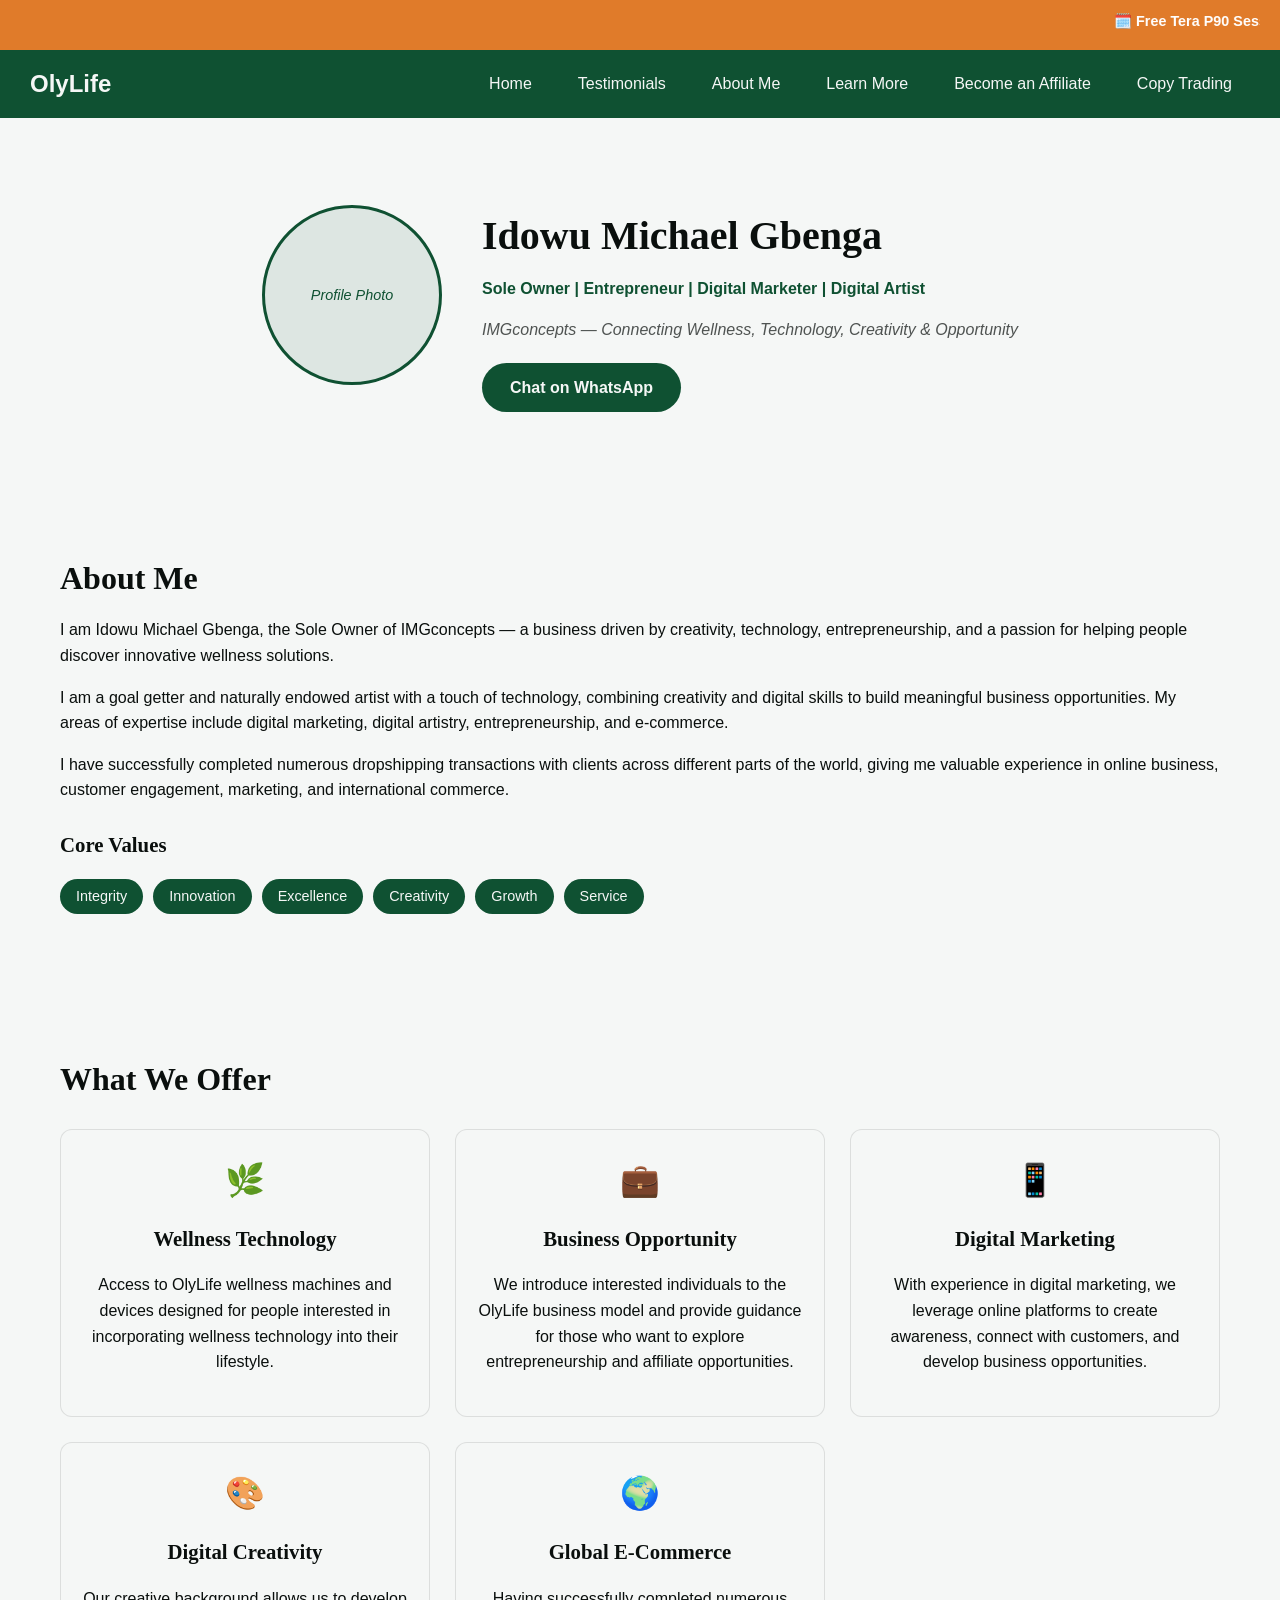
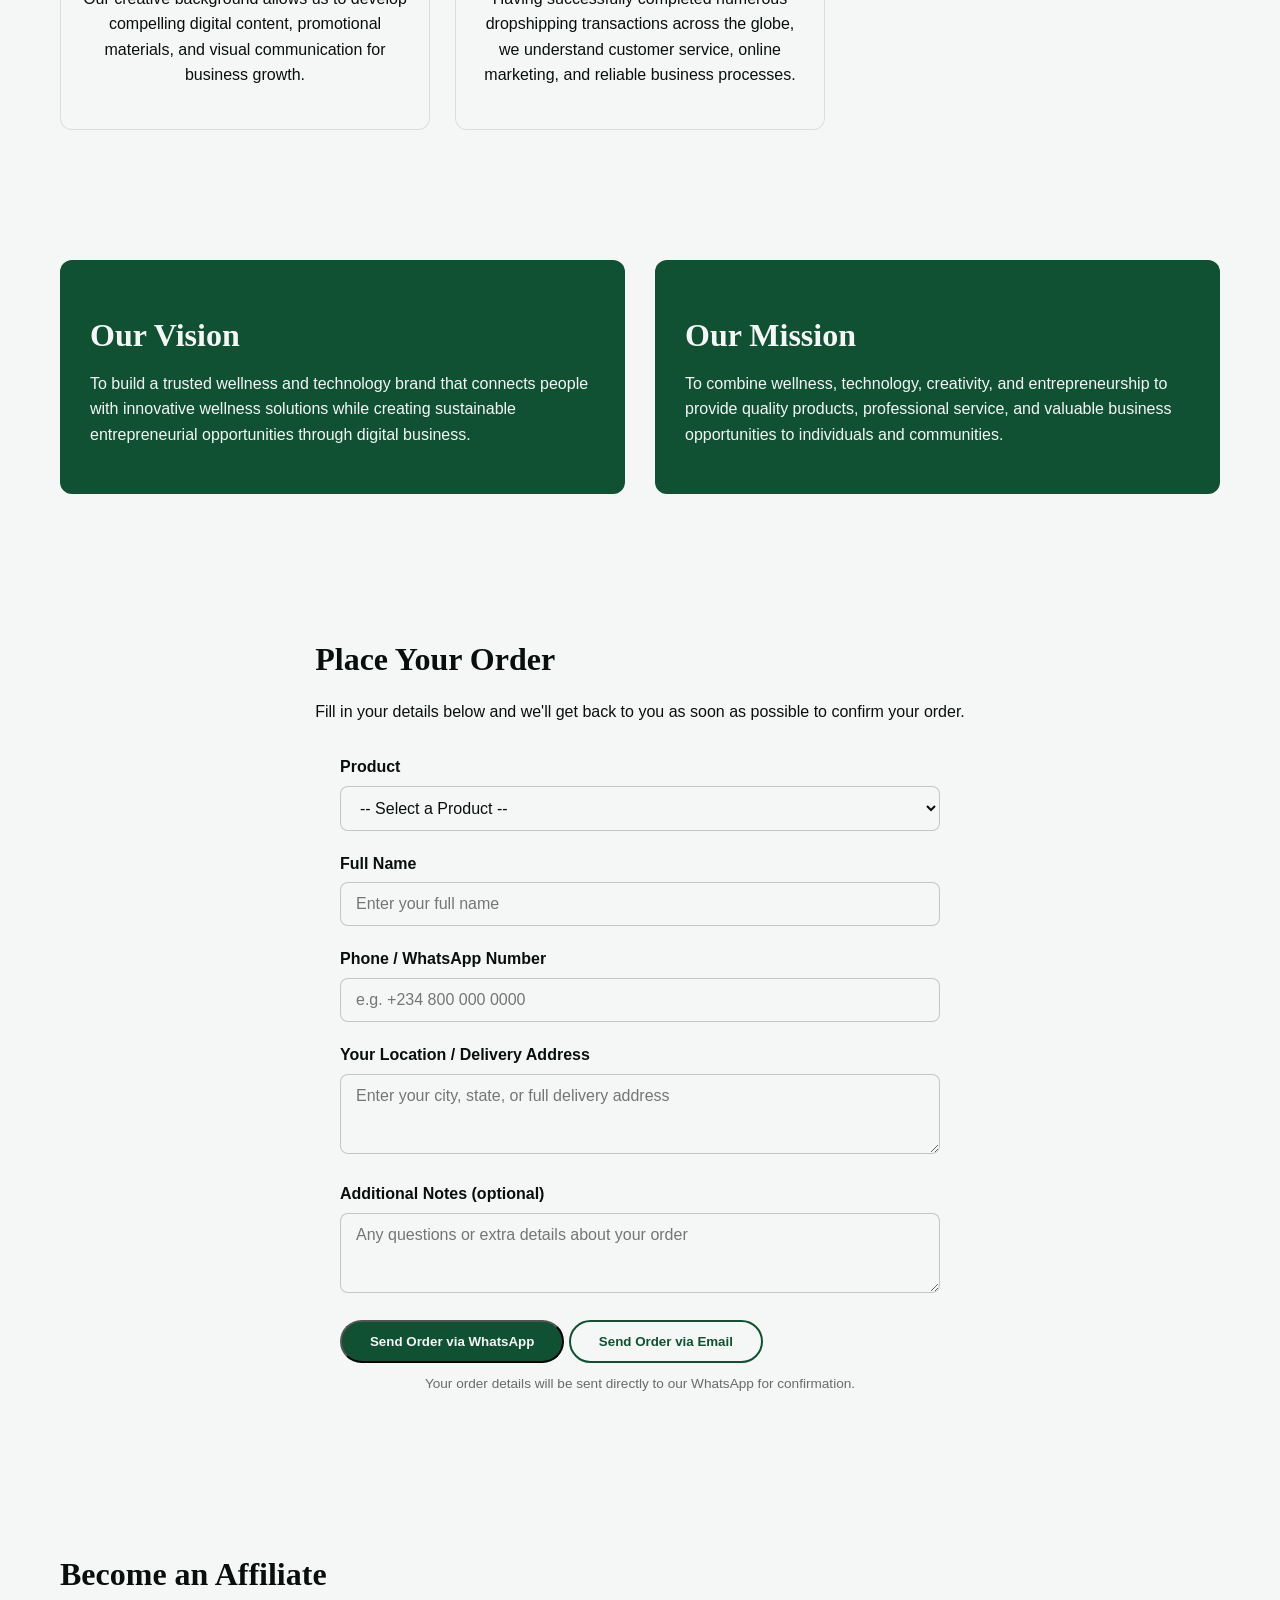
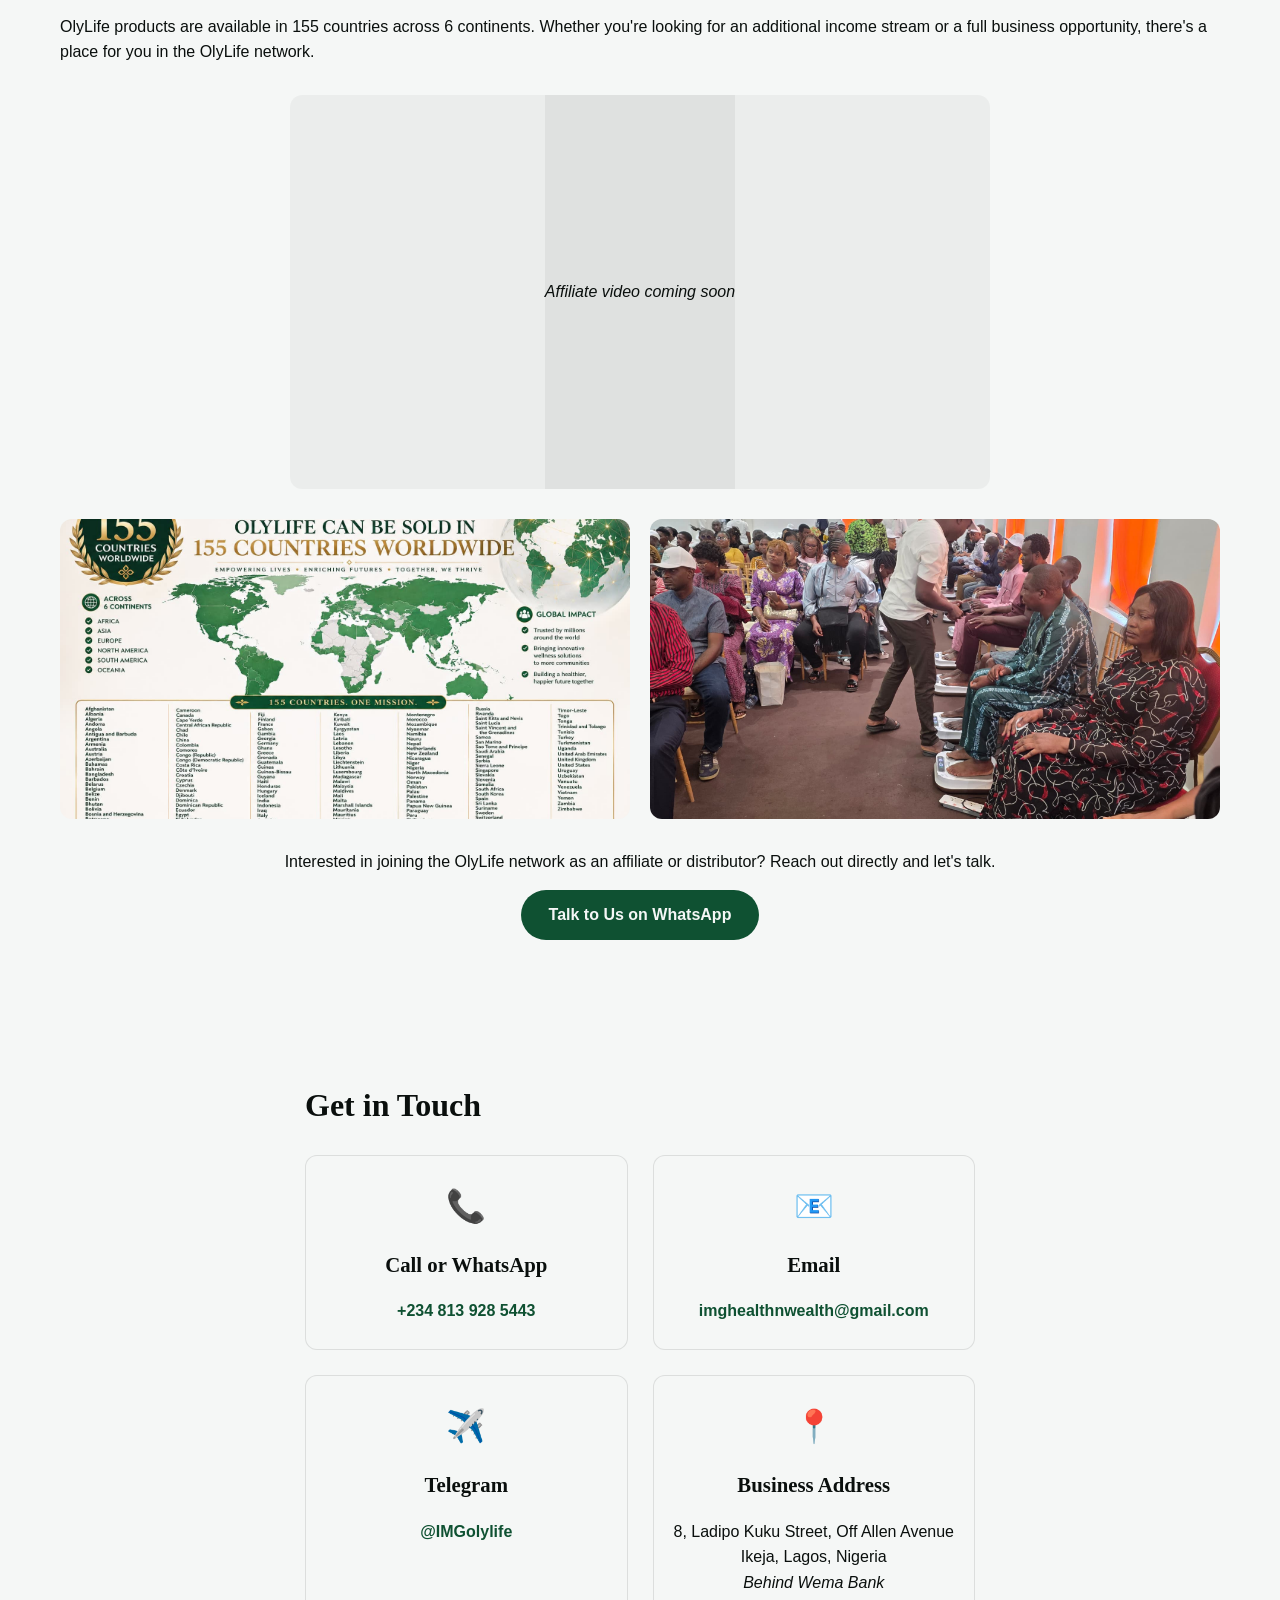
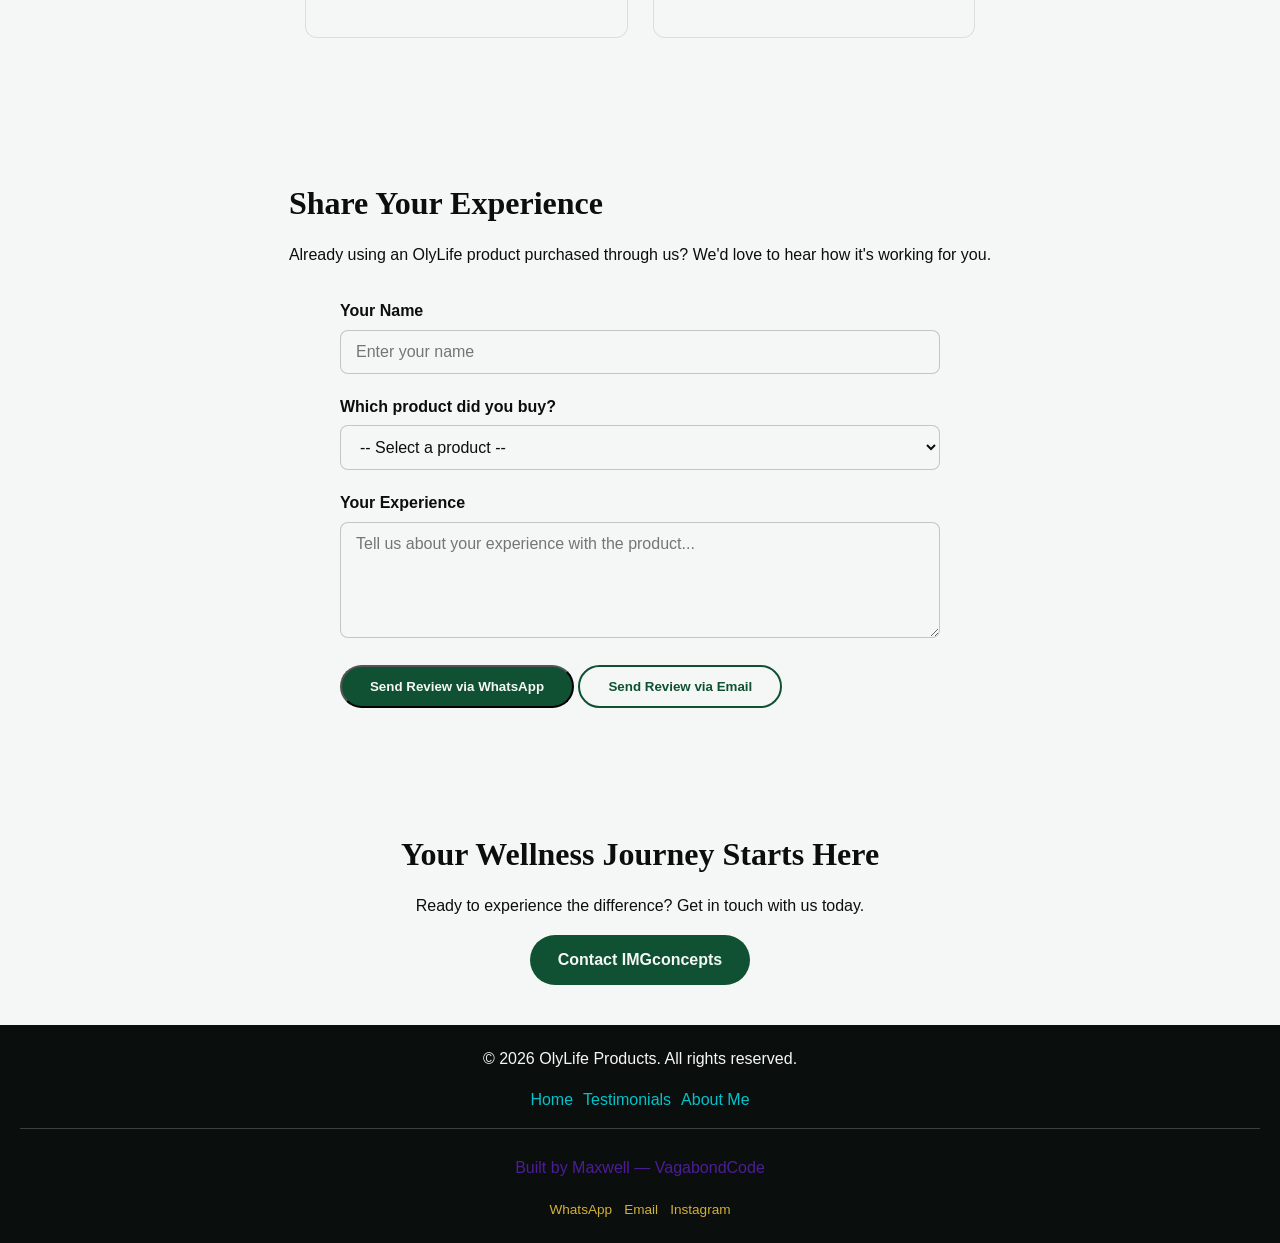
==== commit 050c4b37: "marquee text updated" ====
--- a/portfolio.html
+++ b/portfolio.html
@@ -9,7 +9,7 @@
   <body>
     <div class="announcement-bar">
       <marquee behavior="scroll" direction="left" scrollamount="5">
-        🗓️ <strong>Free Tera P90 Session + Training Seminar</strong> — Every Thursday, 10AM–12PM &nbsp;|&nbsp; 📍 8 Ladipo Kuku St, Off Allen Ave, Ikeja, Lagos &nbsp;|&nbsp; <a href="https://wa.me/2348139285443" target="_blank">Reserve Your Spot →</a>
+        🗓️ <strong>Free Tera P90 Session + Training Seminar</strong> — Every Thursday, 10AM–12PM &nbsp;|&nbsp; 📍 8 Ladipo Kuku St, Off Allen Ave, Ikeja, Lagos &nbsp;|&nbsp; <a href="https://wa.me/2348139285443" target="_blank">Click Here To Reserve Your Spot →</a>
       </marquee>
     </div>
 
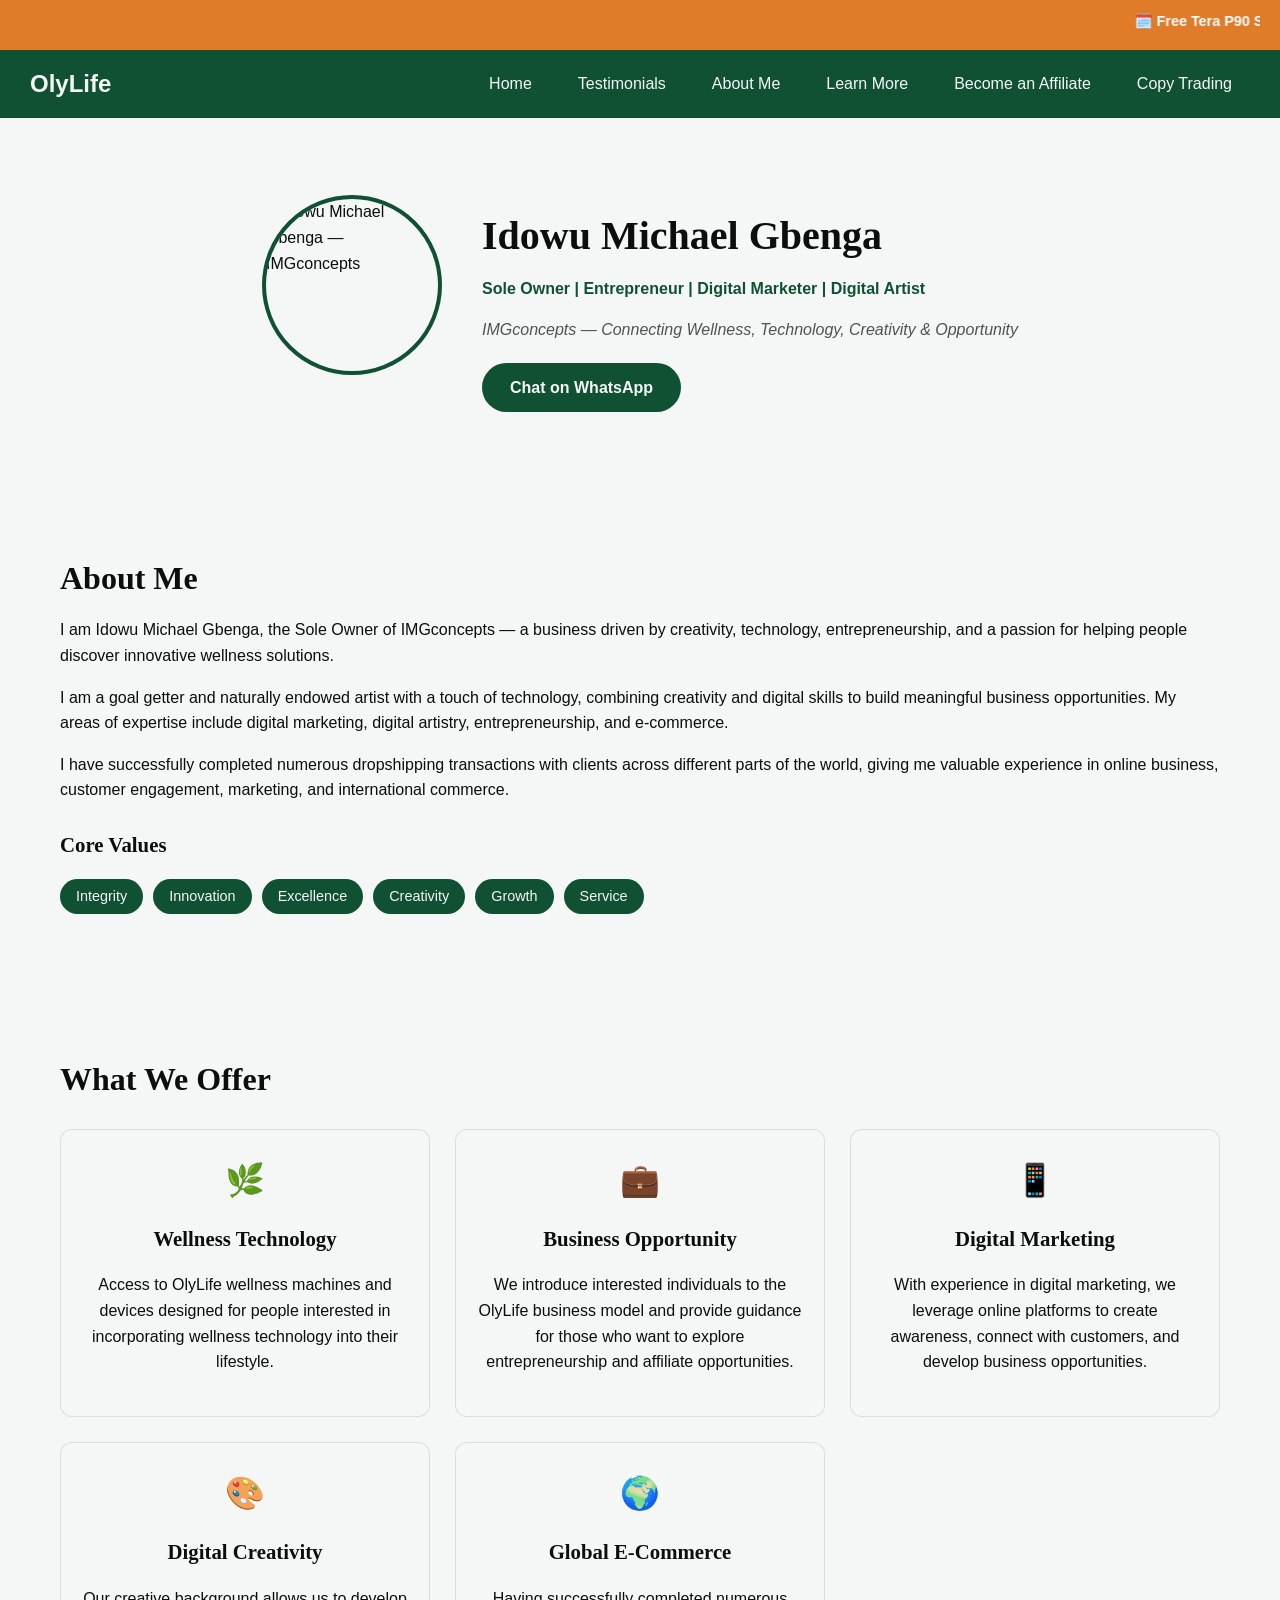
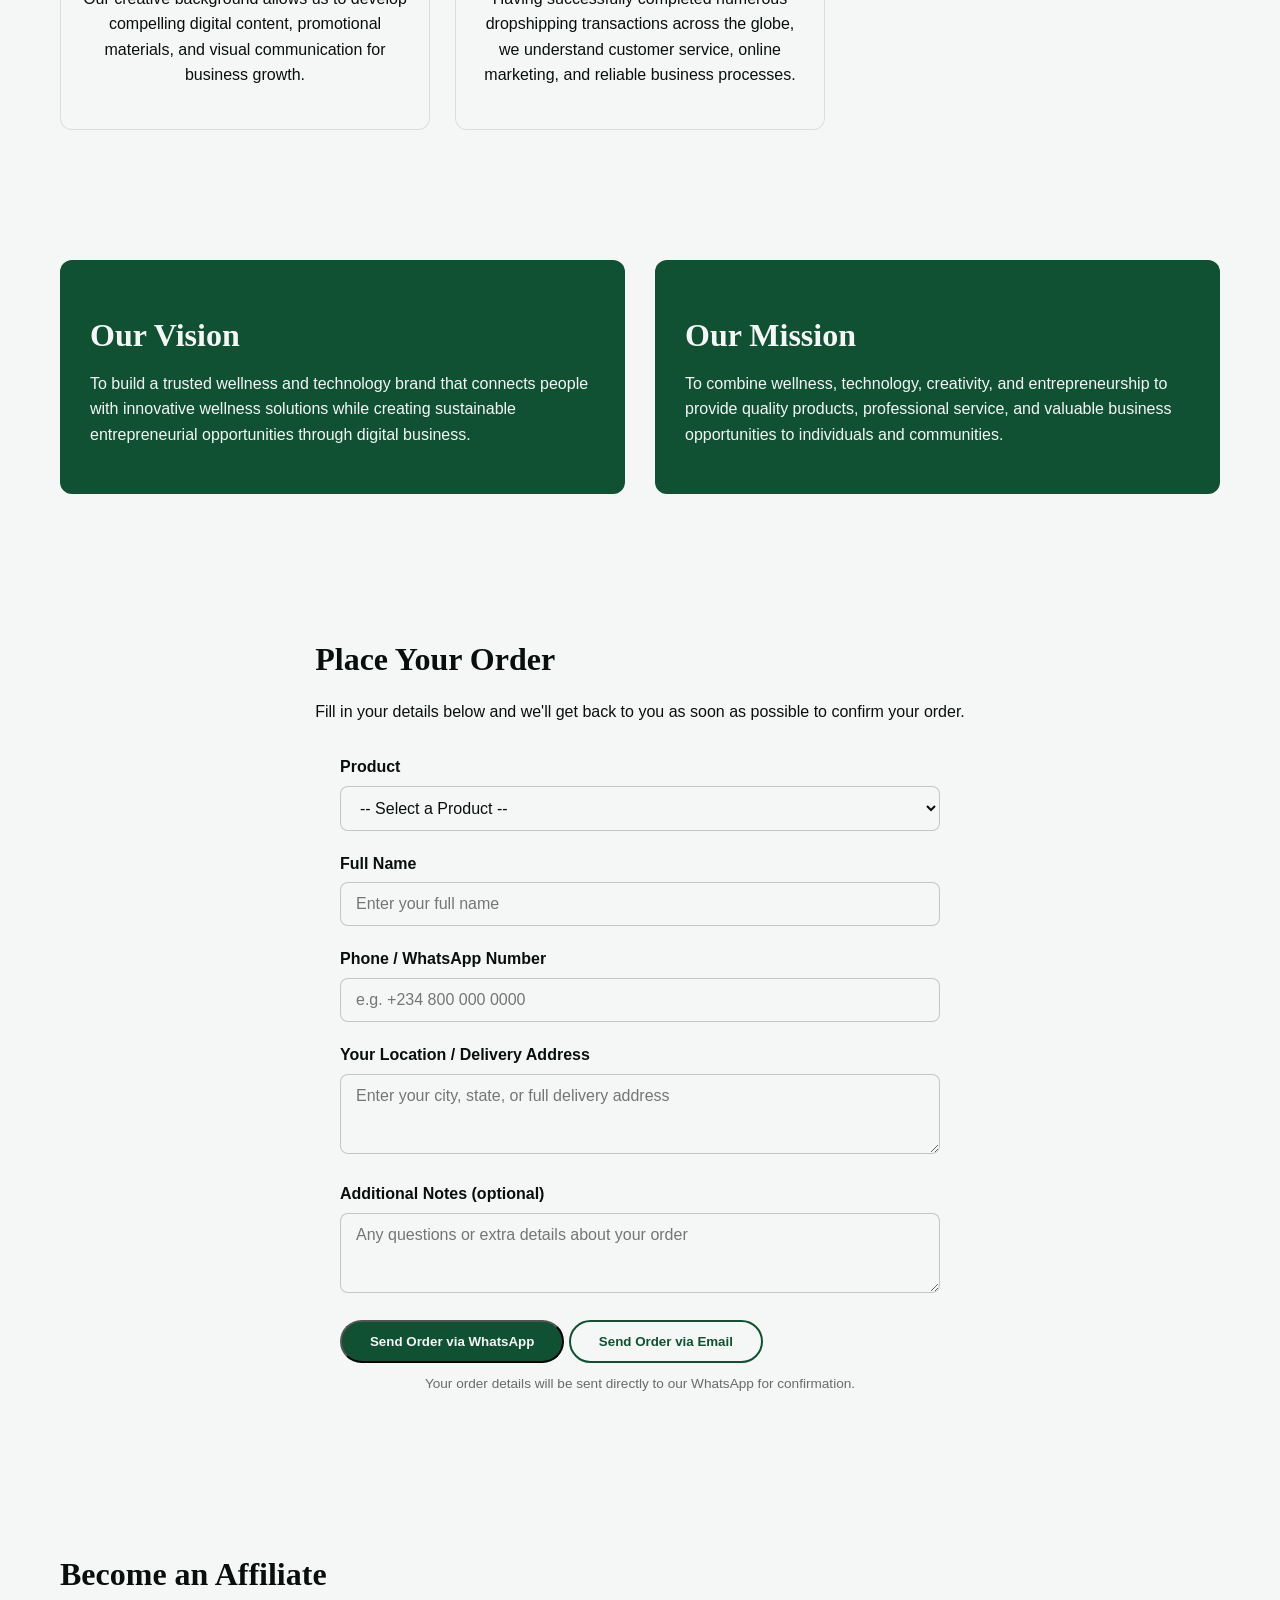
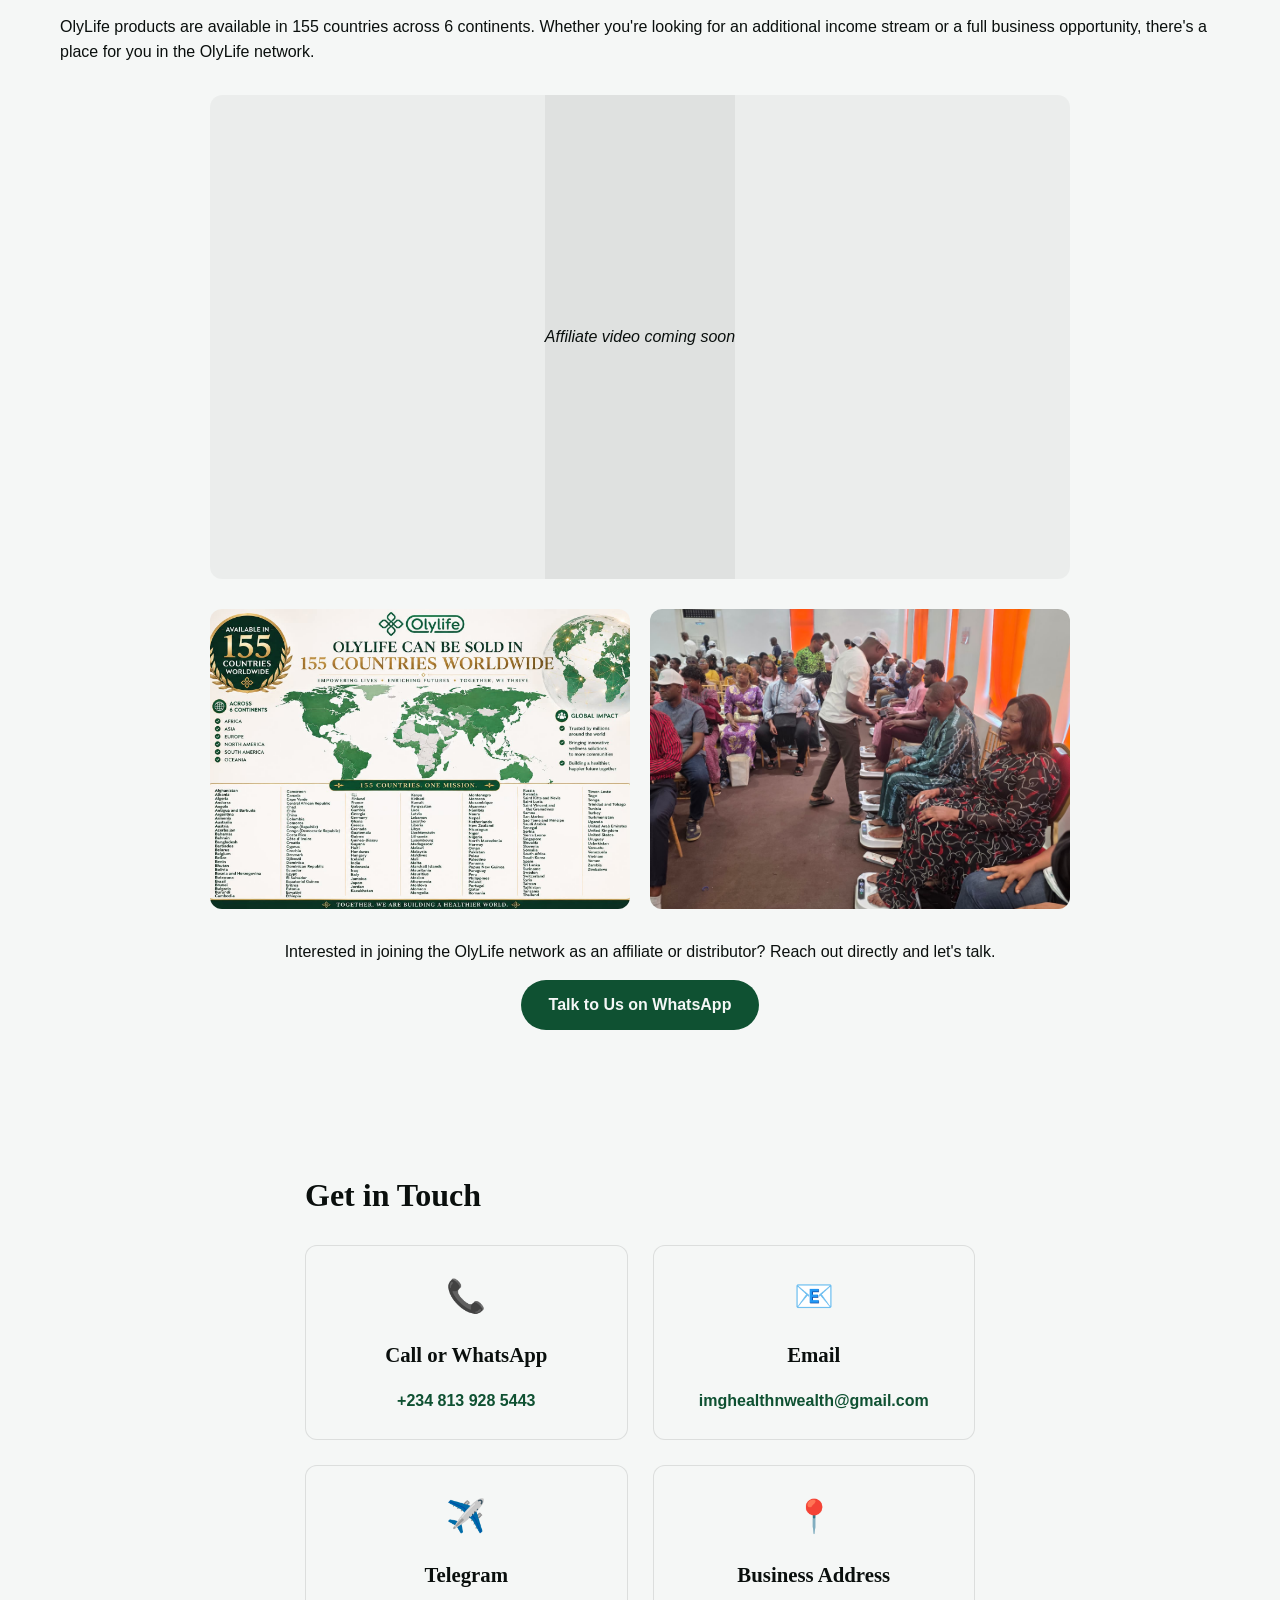
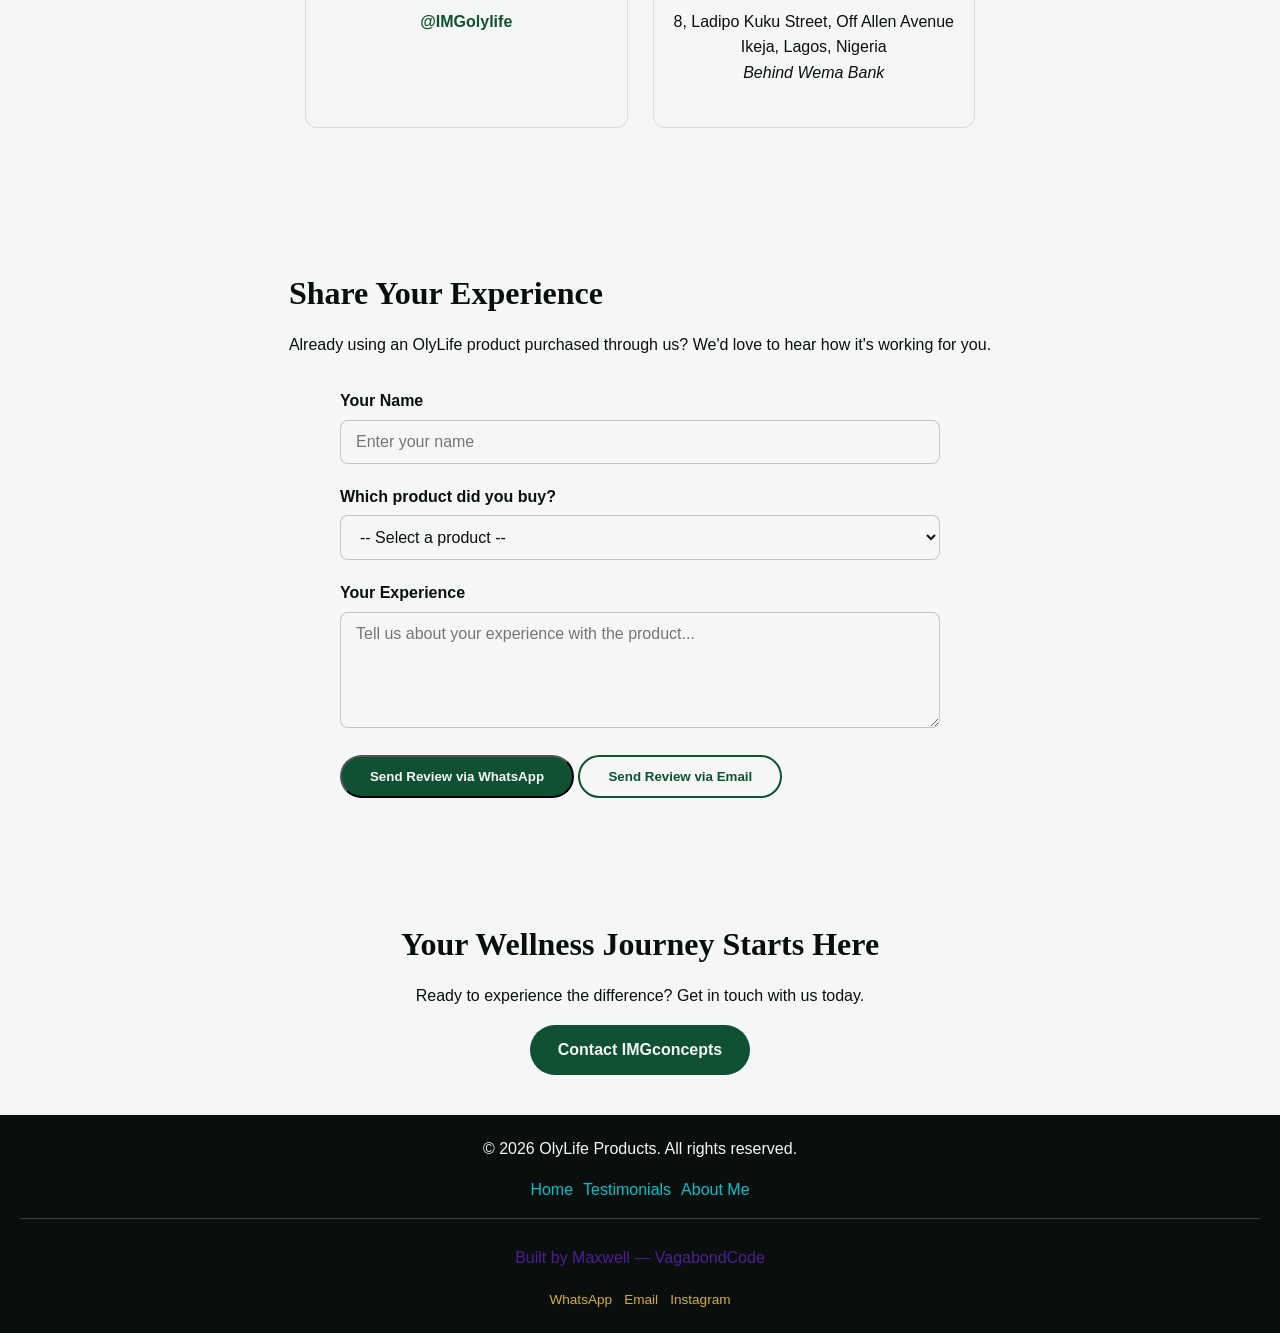
==== commit e263760a: "agent photo added and styled" ====
--- a/portfolio.html
+++ b/portfolio.html
@@ -38,10 +38,7 @@
     <section class="agent-intro">
       <div class="agent-profile">
         <div class="agent-photo">
-          <!-- PLACEHOLDER: Replace with real profile photo -->
-          <div class="photo-placeholder">
-            <p>Profile Photo</p>
-          </div>
+          <img src="images/agent-profile.jpg" alt="Idowu Michael Gbenga — IMGconcepts" class="client-photo" />
         </div>
         <div class="agent-details">
           <h1>Idowu Michael Gbenga</h1>
--- a/style.css
+++ b/style.css
@@ -474,8 +474,15 @@
   align-items: center;
 }
 
-.agent-photo {
-  flex-shrink: 0;
+.client-photo {
+  width: 180px;
+  height: 180px;
+  object-fit: cover;
+  object-position: center 54%;
+  border-radius: 50%;
+  display: block;
+  margin: 0 auto 20px;
+  border: 4px solid var(--color-green);
 }
 
 .photo-placeholder {
@@ -648,18 +655,22 @@
 .affiliate-video {
   margin: 30px auto;
   min-height: 200px;
+  max-width: 860px;
+  width: 90%;
   display: flex;
   align-items: center;
   justify-content: center;
   background-color: rgba(0, 0, 0, 0.04);
+  border-radius: 12px;
 }
 
 .affiliate-images {
   display: grid;
   grid-template-columns: 1fr 1fr;
   gap: 20px;
-  margin: 30px 0;
-  max-width: 100%;
+  margin: 30px auto;
+  max-width: 860px;
+  width: 90%;
   overflow: hidden;
 }
 
@@ -672,10 +683,13 @@
   display: block;
 }
 
-
 @media (max-width: 600px) {
   .affiliate-images {
     grid-template-columns: 1fr;
+  }
+
+  .affiliate-img {
+    height: 220px;
   }
 }
 
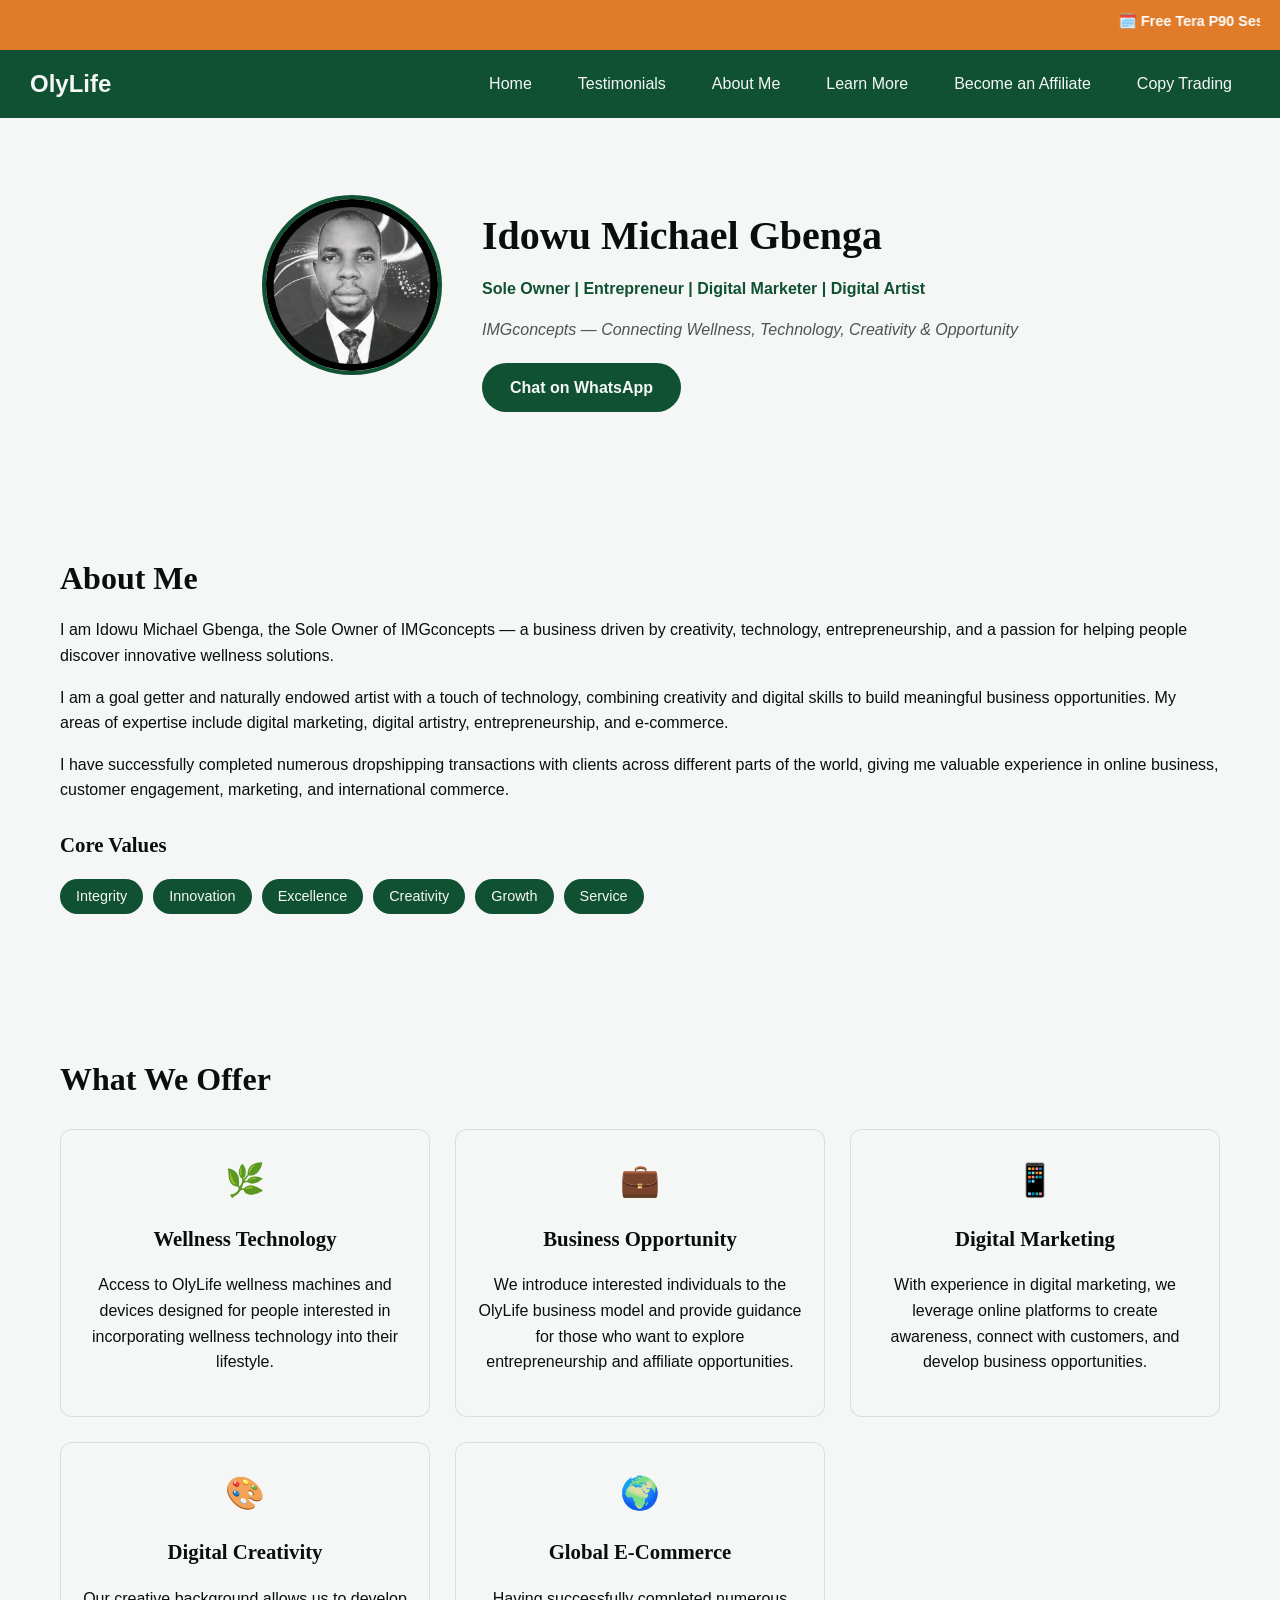
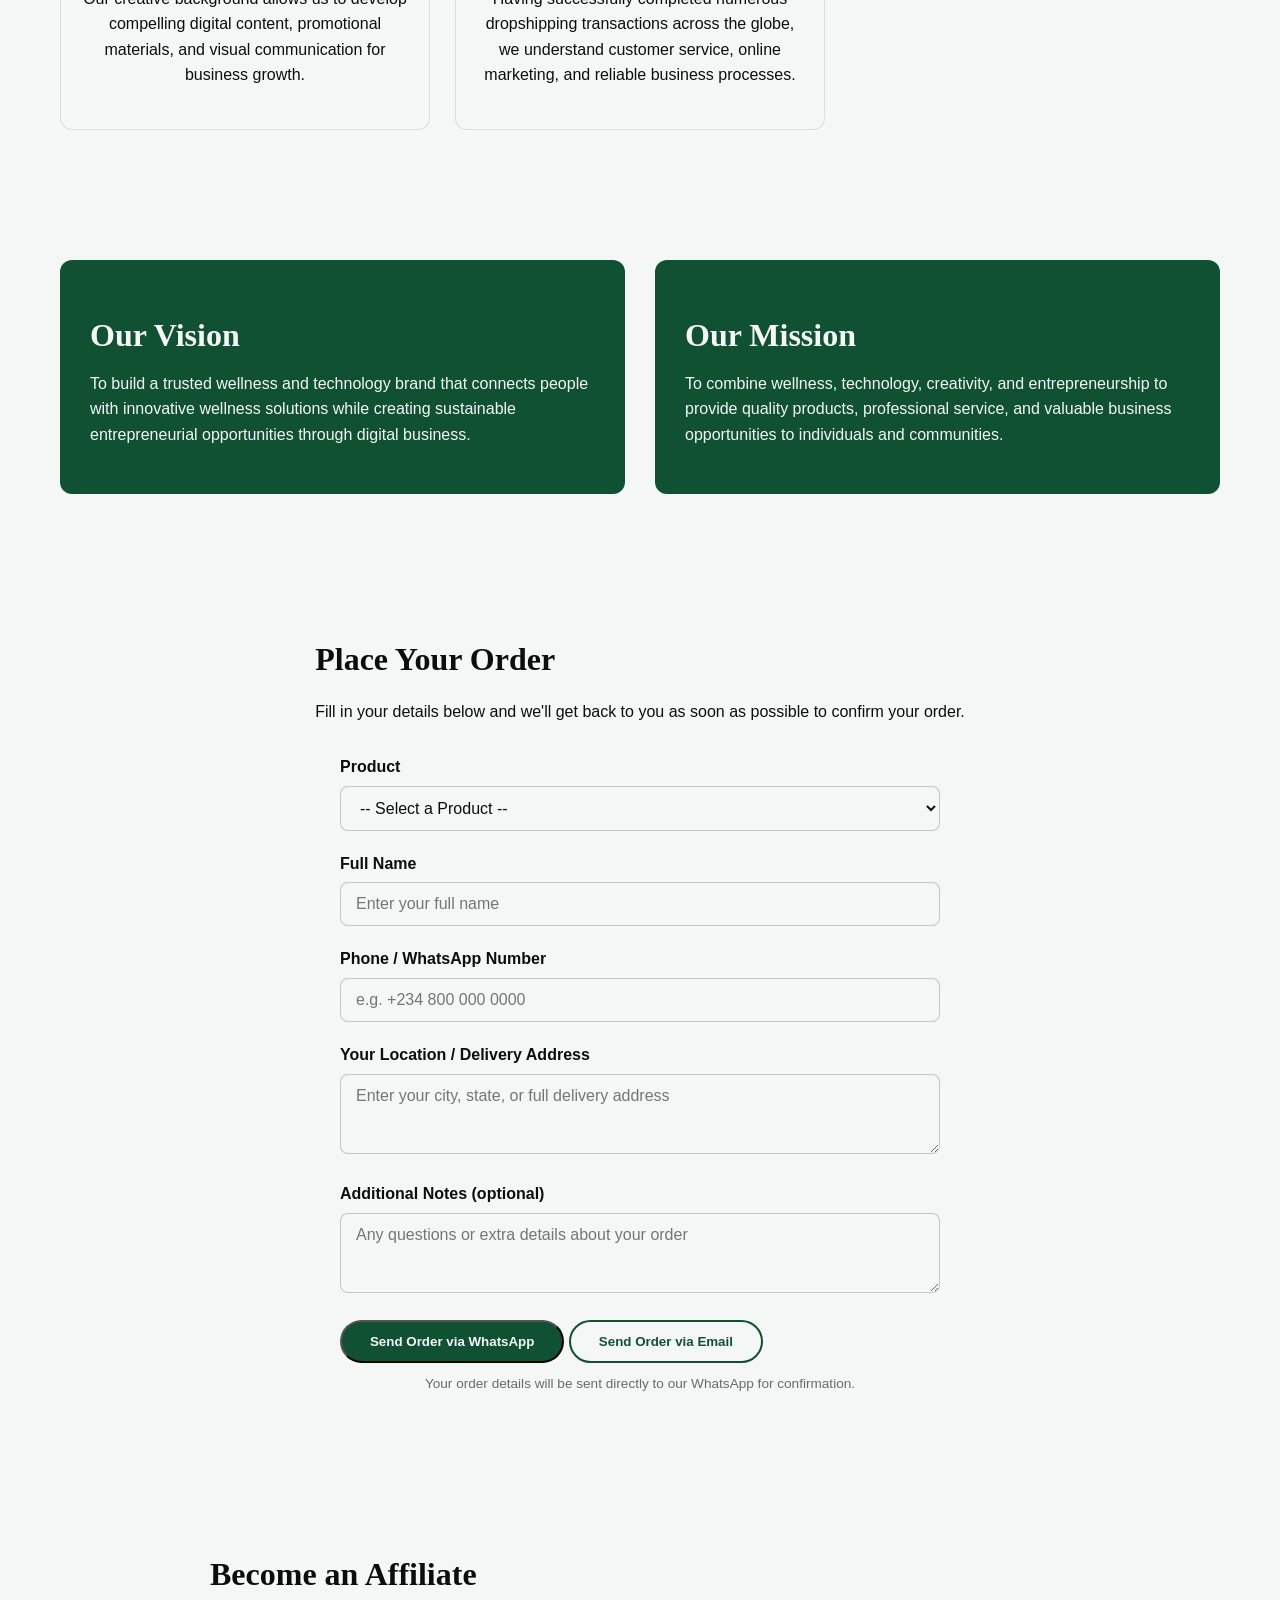
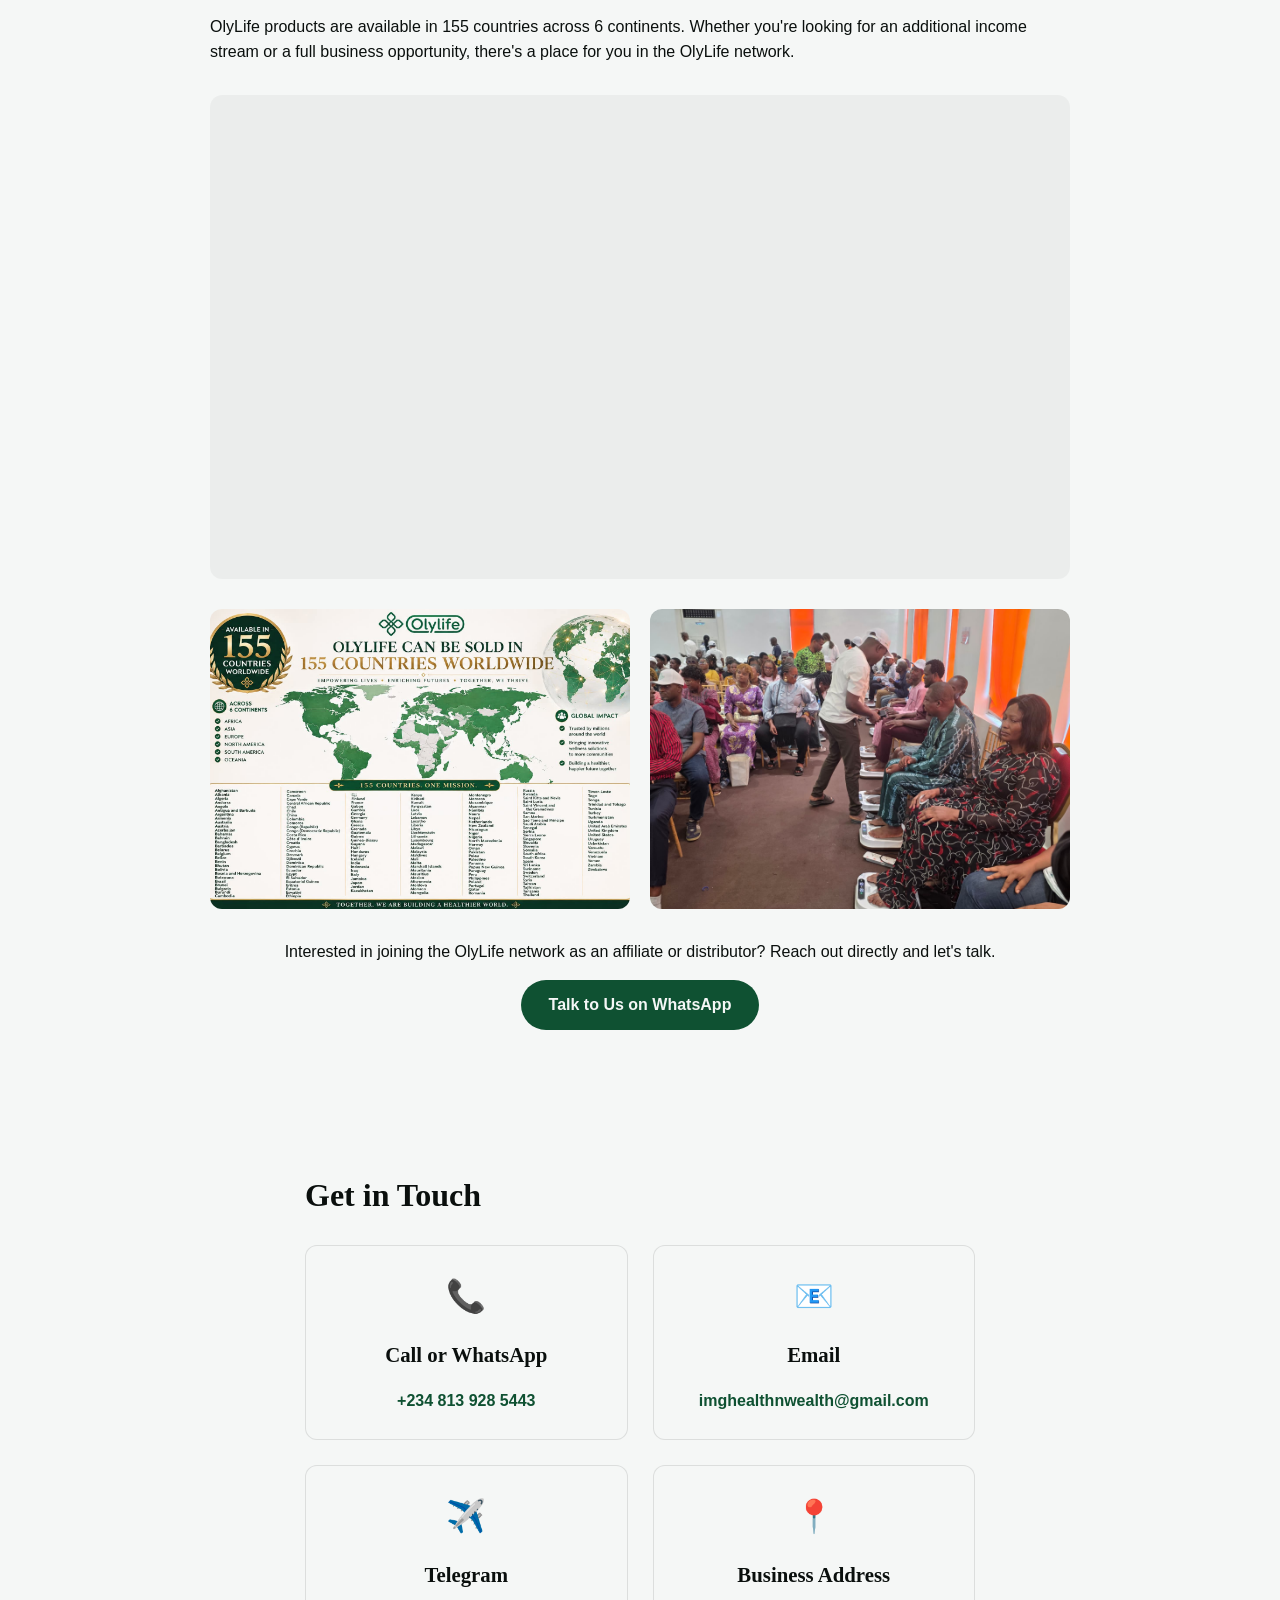
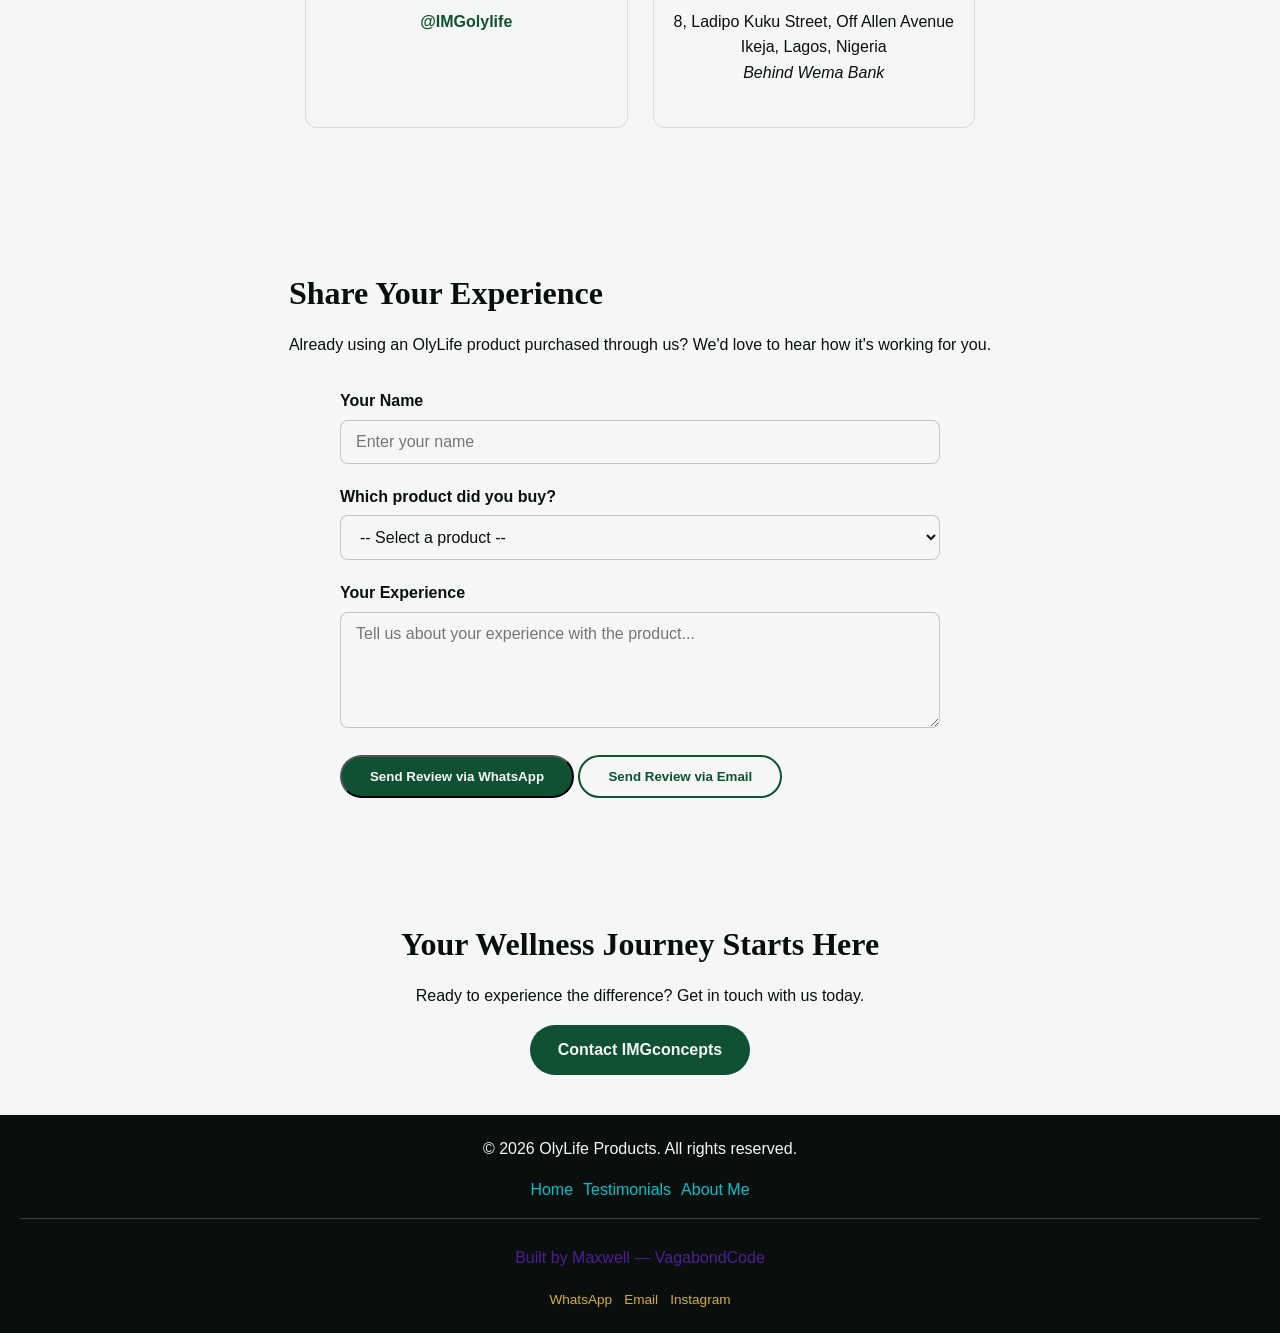
==== commit 5bf1ee7d: "all previously pending video upload done successfully, most likely the last commit before fully laun" ====
--- a/portfolio.html
+++ b/portfolio.html
@@ -171,10 +171,14 @@
       <h2>Become an Affiliate</h2>
       <p>OlyLife products are available in 155 countries across 6 continents. Whether you're looking for an additional income stream or a full business opportunity, there's a place for you in the OlyLife network.</p>
 
-      <!-- PLACEHOLDER: Affiliate video -->
       <div class="video-horizontal affiliate-video">
-        <!-- VIDEO: Affiliate explainer video -->
-        <p class="video-placeholder-text">Affiliate video coming soon</p>
+        <iframe
+          id="affiliate-video"
+          src="https://www.youtube.com/embed/F_m_fng9ghc?enablejsapi=1"
+          title="OlyLife Affiliate Opportunity"
+          frameborder="0"
+          allowfullscreen>
+        </iframe>
       </div>
 
     
--- a/style.css
+++ b/style.css
@@ -652,11 +652,18 @@
 }
 
 /* AFFILIATE SECTION */
+.affiliate-section {
+  max-width: 860px;
+  width: 90%;
+  margin: 0 auto;
+  padding: 60px 0;
+}
+
 .affiliate-video {
   margin: 30px auto;
   min-height: 200px;
-  max-width: 860px;
-  width: 90%;
+  max-width: 100%;
+  width: 100%;
   display: flex;
   align-items: center;
   justify-content: center;
@@ -668,9 +675,8 @@
   display: grid;
   grid-template-columns: 1fr 1fr;
   gap: 20px;
-  margin: 30px auto;
-  max-width: 860px;
-  width: 90%;
+  margin: 30px 0;
+  max-width: 100%;
   overflow: hidden;
 }
 
@@ -684,7 +690,11 @@
 }
 
 @media (max-width: 600px) {
-  .affiliate-images {
+  .affiliate-section {
+    width: 88%;
+  }
+
+.affiliate-images {
     grid-template-columns: 1fr;
   }
 
